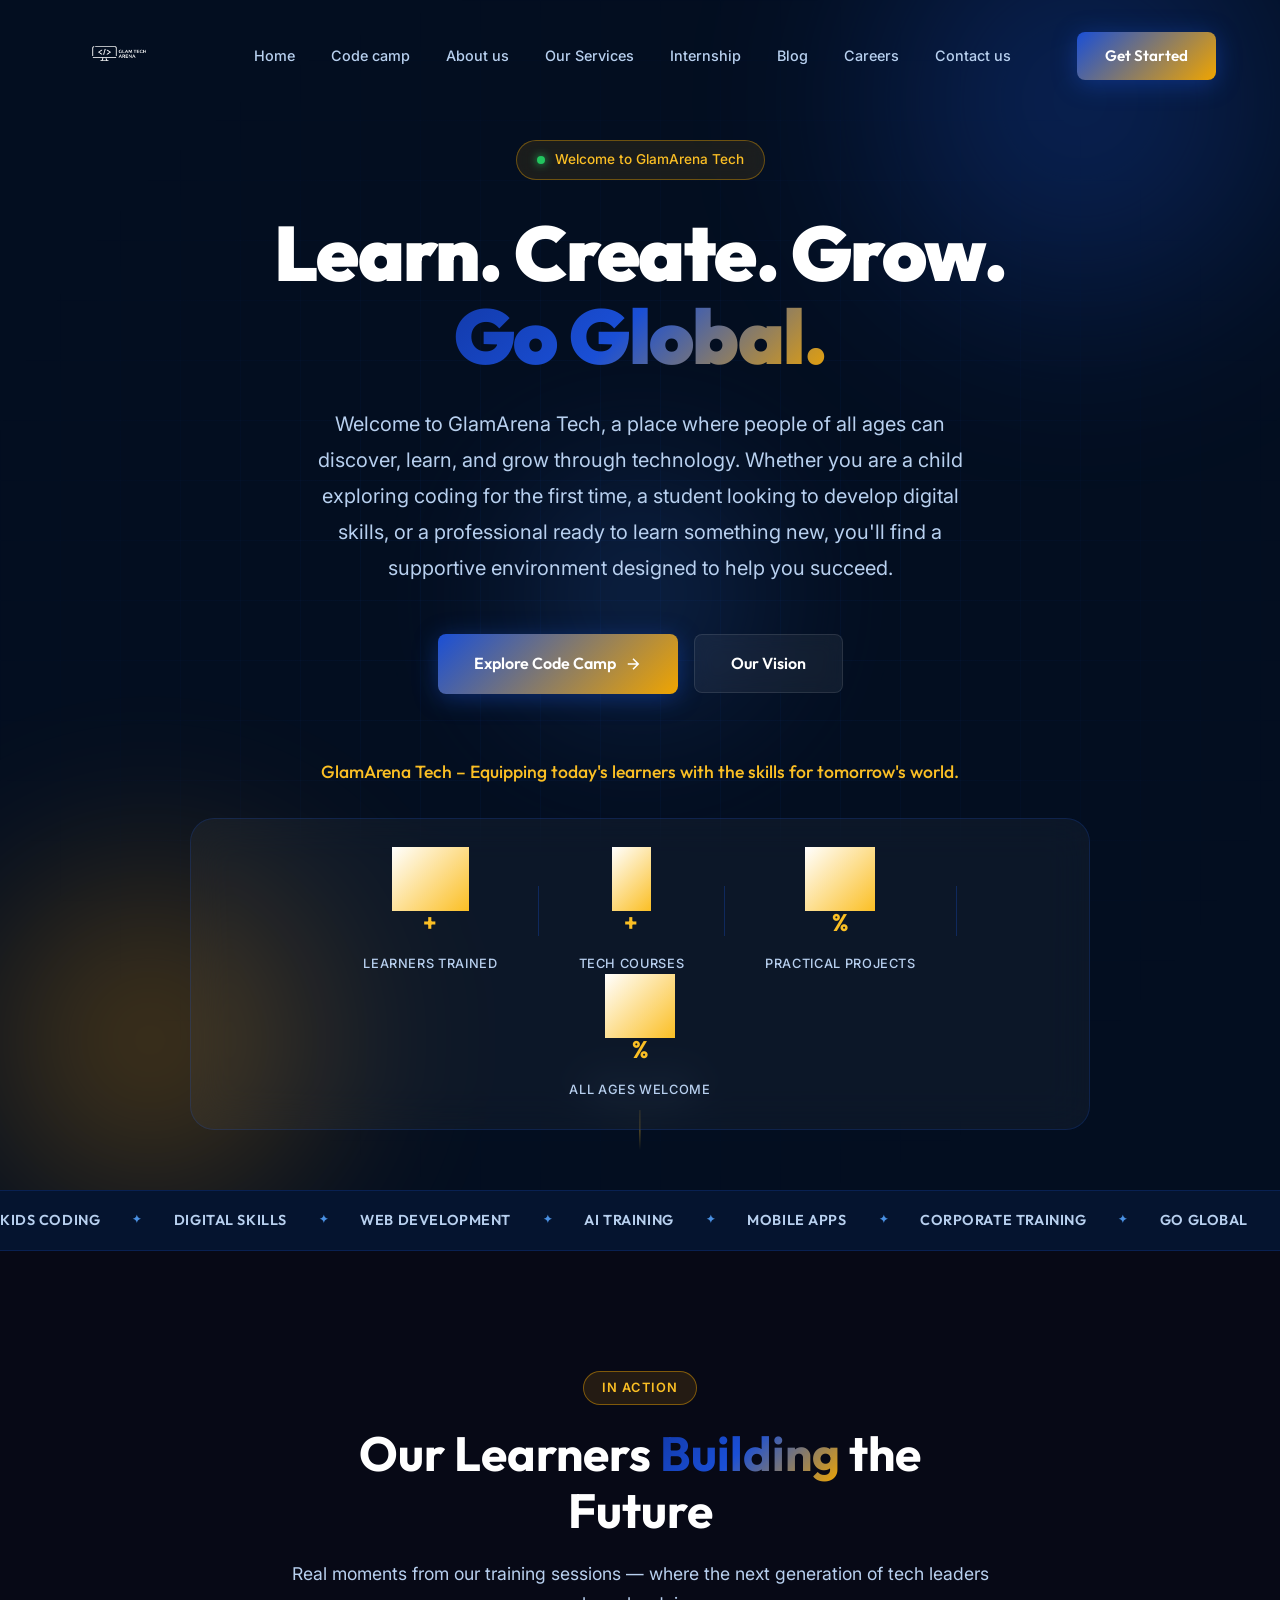
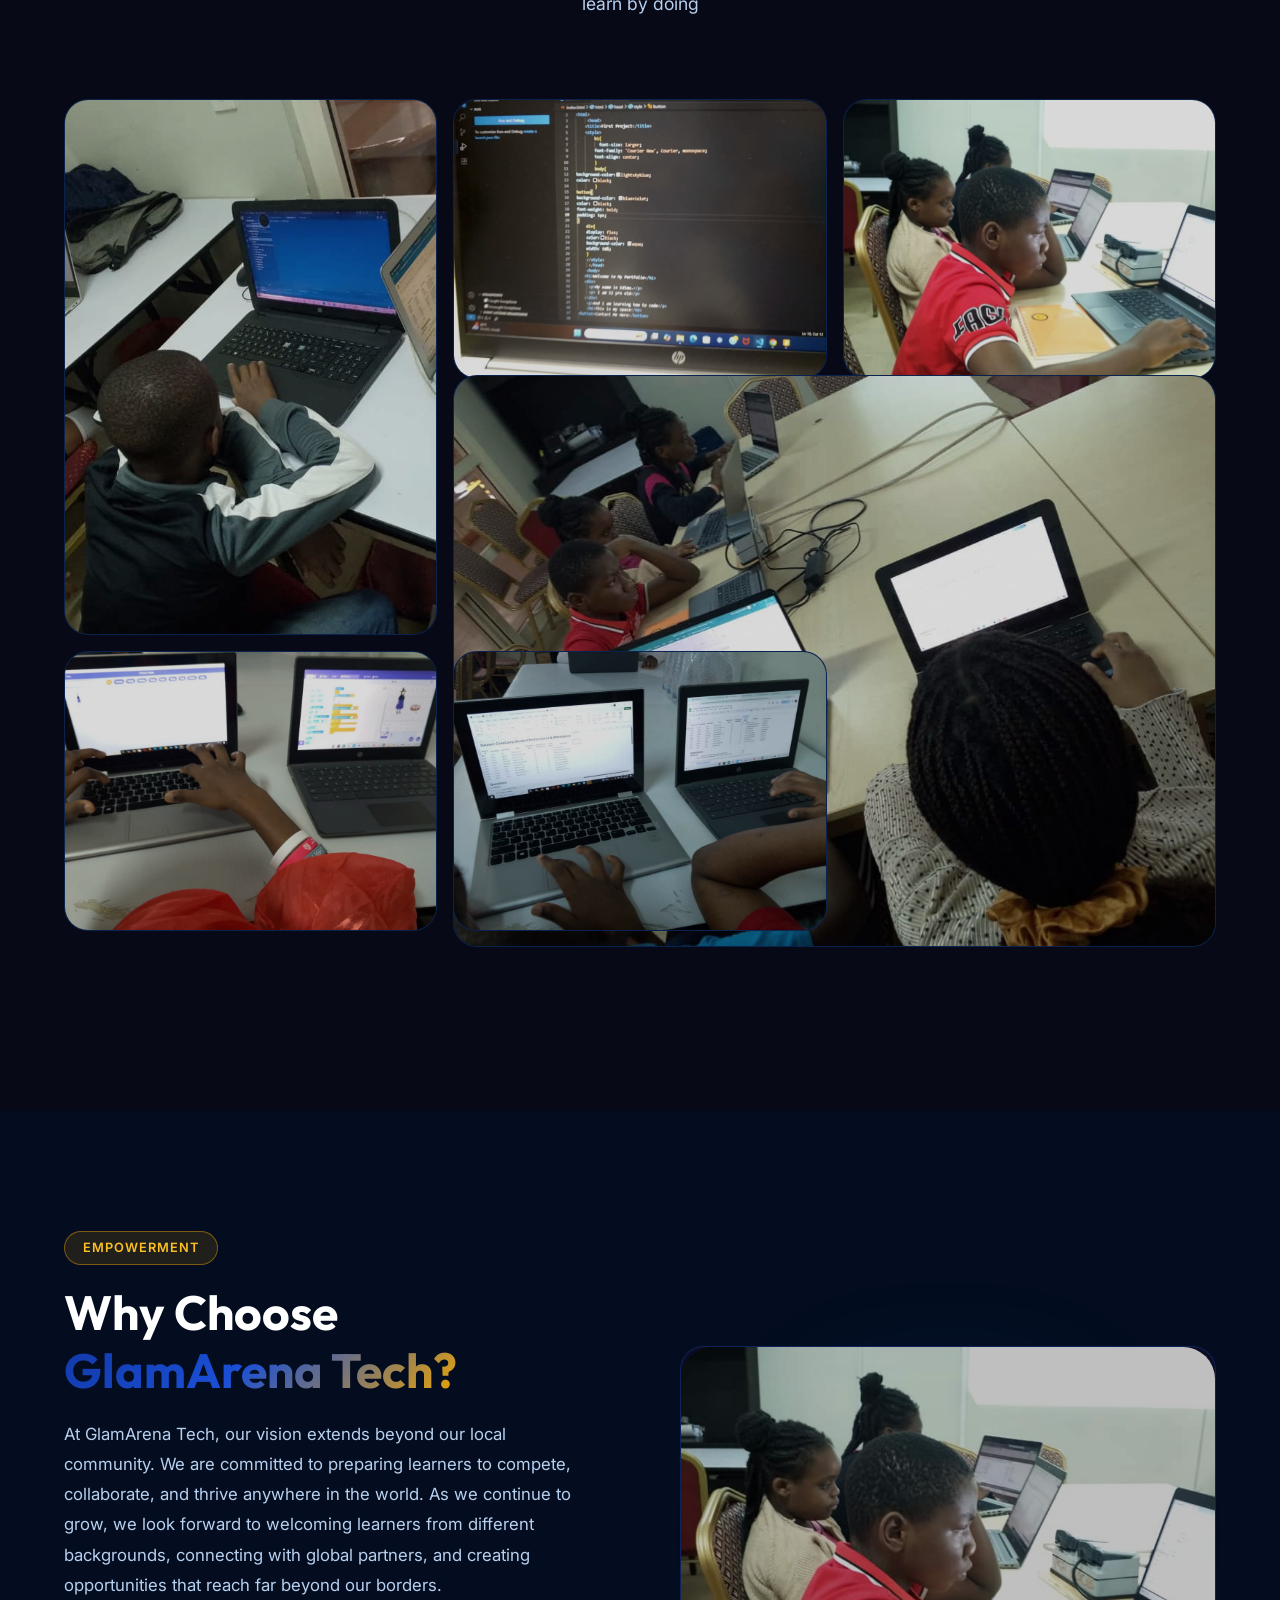
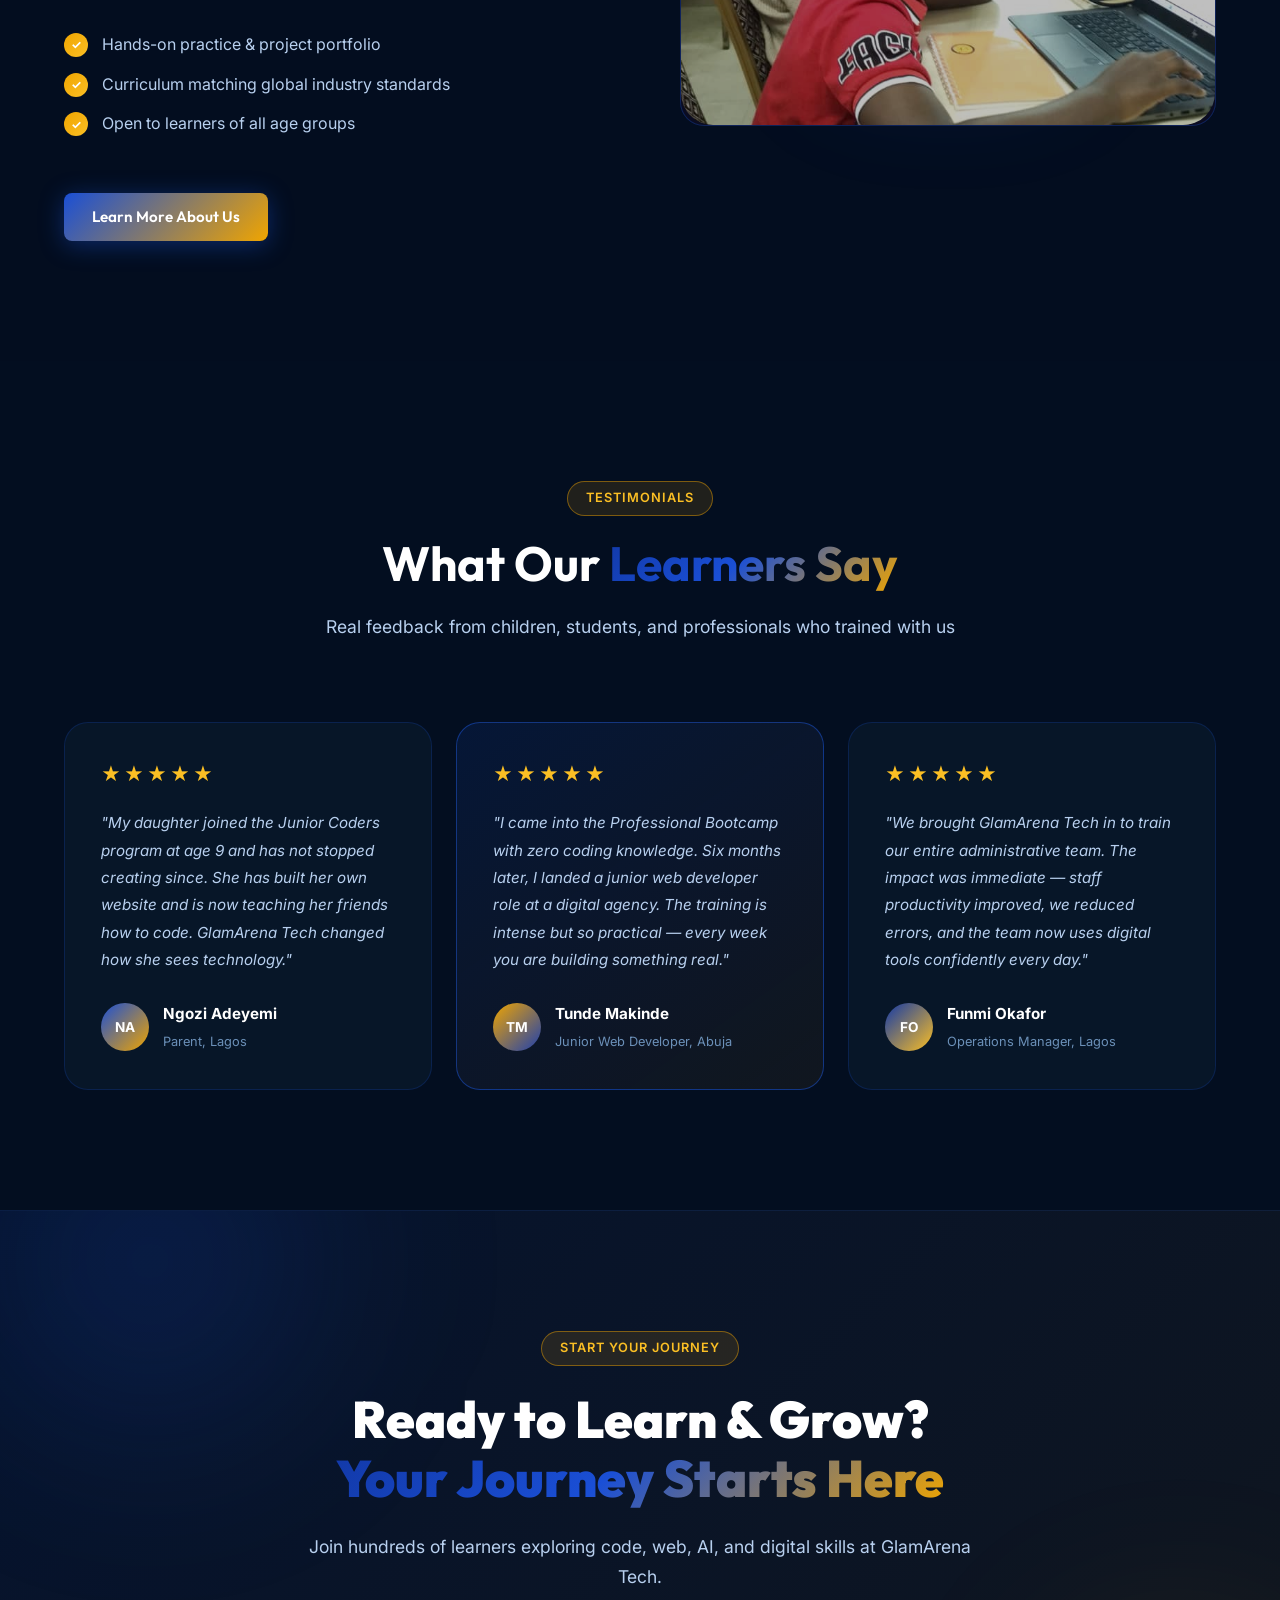
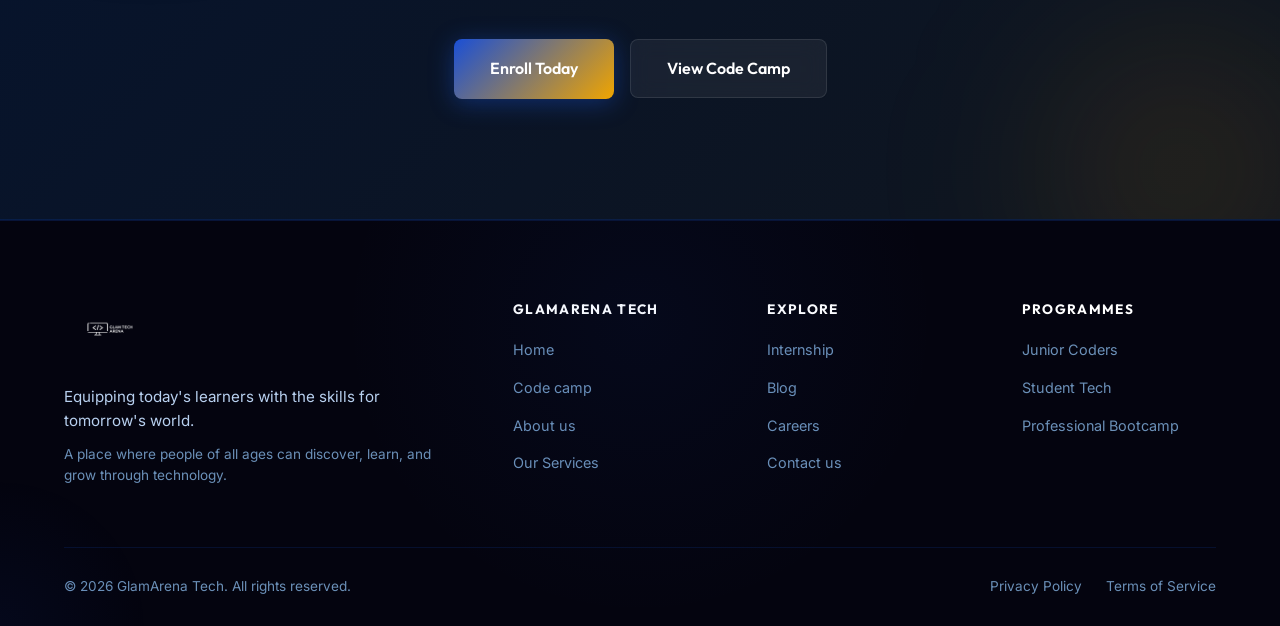
==== index.html @ 428e02da "Update Get Started navbar buttons to point directly to contactForm anchor" ====
﻿<!DOCTYPE html>
<html lang="en">
<head>
  <meta charset="UTF-8" />
  <meta name="viewport" content="width=device-width, initial-scale=1.0" />
  <meta name="description" content="GlamArena Tech is a place where people of all ages can discover, learn, and grow through technology. Equipping today's learners with the skills for tomorrow's world." />
  <title>GlamArena Tech | Home</title>
  <link rel="preconnect" href="https://fonts.googleapis.com" />
  <link rel="preconnect" href="https://fonts.gstatic.com" crossorigin />
  <link href="https://fonts.googleapis.com/css2?family=Outfit:wght@300;400;500;600;700;800;900&family=Inter:wght@300;400;500;600&display=swap" rel="stylesheet" />
  <link rel="stylesheet" href="style.css" />
</head>
<body>

  <!-- ===== NAVBAR ===== -->
  <nav id="navbar" class="navbar">
    <div class="nav-container">
      <a href="index.html" class="nav-logo">
        <img src="assets/logo.png" alt="GlamArena Tech Logo" class="logo-img" />
      </a>
      <ul class="nav-links" id="navLinks">
        <li><a href="index.html" class="nav-link active">Home</a></li>
        <li><a href="code-camp.html" class="nav-link">Code camp</a></li>
        <li><a href="about.html" class="nav-link">About us</a></li>
        <li><a href="services.html" class="nav-link">Our Services</a></li>
        <li><a href="internship.html" class="nav-link">Internship</a></li>
        <li><a href="blog.html" class="nav-link">Blog</a></li>
        <li><a href="careers.html" class="nav-link">Careers</a></li>
        <li><a href="contact.html" class="nav-link">Contact us</a></li>
      </ul>
      <a href="contact.html#contactForm" class="btn btn-primary nav-cta">Get Started</a>
      <button class="hamburger" id="hamburger" aria-label="Toggle menu">
        <span></span><span></span><span></span>
      </button>
    </div>
  </nav>

  <!-- ===== HERO ===== -->
  <section id="home" class="hero">
    <div class="hero-bg-grid"></div>
    <div class="hero-orb hero-orb-1"></div>
    <div class="hero-orb hero-orb-2"></div>
    <div class="hero-orb hero-orb-3"></div>
    <div class="hero-container">
      <div class="hero-badge">
        <span class="badge-dot"></span>
        Welcome to GlamArena Tech
      </div>
      <h1 class="hero-title">
        Learn. Create. Grow.<br />
        <span class="gradient-text">Go Global.</span>
      </h1>
      <p class="hero-subtitle">
        Welcome to GlamArena Tech, a place where people of all ages can discover, learn, and grow through technology. 
        Whether you are a child exploring coding for the first time, a student looking to develop digital skills, 
        or a professional ready to learn something new, you'll find a supportive environment designed to help you succeed.
      </p>
      <div class="hero-actions">
        <a href="code-camp.html" class="btn btn-primary btn-lg">
          Explore Code Camp
          <svg width="18" height="18" viewBox="0 0 24 24" fill="none" stroke="currentColor" stroke-width="2"><path d="M5 12h14M12 5l7 7-7 7"/></svg>
        </a>
        <a href="about.html" class="btn btn-ghost btn-lg">
          Our Vision
        </a>
      </div>
      <p class="hero-tagline" style="margin-top: 2rem; margin-bottom: 2rem; font-size: 1.1rem; color: var(--accent-light); font-weight: 500; font-family: var(--font-main);">
        GlamArena Tech &ndash; Equipping today&apos;s learners with the skills for tomorrow&apos;s world.
      </p>
      <div class="hero-stats">
        <div class="stat-card">
          <span class="stat-number" data-target="500">0</span><span class="stat-suffix">+</span>
          <span class="stat-label">Learners Trained</span>
        </div>
        <div class="stat-divider"></div>
        <div class="stat-card">
          <span class="stat-number" data-target="15">0</span><span class="stat-suffix">+</span>
          <span class="stat-label">Tech Courses</span>
        </div>
        <div class="stat-divider"></div>
        <div class="stat-card">
          <span class="stat-number" data-target="100">0</span><span class="stat-suffix">%</span>
          <span class="stat-label">Practical Projects</span>
        </div>
        <div class="stat-divider"></div>
        <div class="stat-card">
          <span class="stat-number" data-target="100">0</span><span class="stat-suffix">%</span>
          <span class="stat-label">All Ages Welcome</span>
        </div>
      </div>
    </div>
    <div class="hero-scroll-indicator">
      <span>Scroll Down</span>
      <div class="scroll-line"></div>
    </div>
  </section>

  <!-- ===== MARQUEE ===== -->
  <div class="marquee-strip">
    <div class="marquee-track">
      <span>Kids Coding</span><span class="marquee-dot">&#10022;</span>
      <span>Digital Skills</span><span class="marquee-dot">&#10022;</span>
      <span>Web Development</span><span class="marquee-dot">&#10022;</span>
      <span>AI Training</span><span class="marquee-dot">&#10022;</span>
      <span>Mobile Apps</span><span class="marquee-dot">&#10022;</span>
      <span>Corporate Training</span><span class="marquee-dot">&#10022;</span>
      <span>Go Global</span><span class="marquee-dot">&#10022;</span>
      <span>Learn &amp; Grow</span><span class="marquee-dot">&#10022;</span>
      <span>Kids Coding</span><span class="marquee-dot">&#10022;</span>
      <span>Digital Skills</span><span class="marquee-dot">&#10022;</span>
      <span>Web Development</span><span class="marquee-dot">&#10022;</span>
      <span>AI Training</span><span class="marquee-dot">&#10022;</span>
      <span>Mobile Apps</span><span class="marquee-dot">&#10022;</span>
      <span>Corporate Training</span><span class="marquee-dot">&#10022;</span>
      <span>Go Global</span><span class="marquee-dot">&#10022;</span>
      <span>Learn &amp; Grow</span><span class="marquee-dot">&#10022;</span>
    </div>
  </div>

  <!-- ===== PHOTO GALLERY ===== -->
  <section class="gallery section">
    <div class="container">
      <div class="section-header">
        <div class="section-tag">In Action</div>
        <h2 class="section-title">Our Learners <span class="gradient-text">Building</span> the Future</h2>
        <p class="section-subtitle">Real moments from our training sessions &mdash; where the next generation of tech leaders learn by doing</p>
      </div>
      <div class="gallery-grid">
        <div class="gallery-item" data-label="Data Analysis Session">
          <img src="assets/photo-1.jpg" alt="Students working on data analysis with laptops" loading="lazy" />
          <div class="gallery-overlay">
            <span class="gallery-tag">Data Skills</span>
            <p>Students analyzing real-world datasets together</p>
          </div>
        </div>
        <div class="gallery-item" data-label="First Web Project">
          <img src="assets/photo-2.jpg" alt="Student coding their first web project in VS Code" loading="lazy" />
          <div class="gallery-overlay">
            <span class="gallery-tag">Web Development</span>
            <p>A student ships their very first web project</p>
          </div>
        </div>
        <div class="gallery-item" data-label="Group Collaboration">
          <img src="assets/photo-3.jpg" alt="Group of young learners collaborating on laptops" loading="lazy" />
          <div class="gallery-overlay">
            <span class="gallery-tag">Teamwork</span>
            <p>Young coders learning together in a collaborative session</p>
          </div>
        </div>
        <div class="gallery-item" data-label="Block Coding">
          <img src="assets/photo-4.jpg" alt="Students doing block-based coding on Scratch" loading="lazy" />
          <div class="gallery-overlay">
            <span class="gallery-tag">Kids Coding</span>
            <p>Hands-on introduction to programming logic with Scratch</p>
          </div>
        </div>
        <div class="gallery-item" data-label="Deep Focus">
          <img src="assets/photo-5.jpg" alt="Student focused on laptop screen during coding session" loading="lazy" />
          <div class="gallery-overlay">
            <span class="gallery-tag">Focused Learning</span>
            <p>The concentration of a future software engineer</p>
          </div>
        </div>
        <div class="gallery-item" data-label="Next Generation">
          <img src="assets/photo-6.jpg" alt="Young student intensely focused on their coding exercise" loading="lazy" />
          <div class="gallery-overlay">
            <span class="gallery-tag">Next Gen Coders</span>
            <p>Africa's future tech leaders, one line of code at a time</p>
          </div>
        </div>
      </div>
    </div>
  </section>

  <!-- ===== HOME HIGHLIGHTS ===== -->
  <section class="section" style="background: rgba(3, 14, 32, 0.4);">
    <div class="container">
      <div class="about-grid" style="align-items: center;">
        <div class="about-content">
          <div class="section-tag">Empowerment</div>
          <h2 class="section-title">Why Choose <span class="gradient-text">GlamArena Tech?</span></h2>
          <p class="about-text">At GlamArena Tech, our vision extends beyond our local community. We are committed to preparing learners to compete, collaborate, and thrive anywhere in the world. As we continue to grow, we look forward to welcoming learners from different backgrounds, connecting with global partners, and creating opportunities that reach far beyond our borders.</p>
          <div class="about-features" style="margin-top: 2rem;">
            <div class="about-feature"><div class="feature-check">&#10003;</div><span>Hands-on practice &amp; project portfolio</span></div>
            <div class="about-feature"><div class="feature-check">&#10003;</div><span>Curriculum matching global industry standards</span></div>
            <div class="about-feature"><div class="feature-check">&#10003;</div><span>Open to learners of all age groups</span></div>
          </div>
          <a href="about.html" class="btn btn-primary" style="margin-top: 1.5rem;">Learn More About Us</a>
        </div>
        <div class="about-visual">
          <div class="about-img-wrapper" style="height: 380px;">
            <div class="about-glow"></div>
            <div class="about-img-box" style="border-radius: var(--radius-lg);">
              <img src="assets/photo-3.jpg" alt="Learners collaborating in coding class" class="about-real-img" />
            </div>
          </div>
        </div>
      </div>
    </div>
  </section>

  <!-- ===== TESTIMONIALS ===== -->
  <section class="testimonials section">
    <div class="container">
      <div class="section-header">
        <div class="section-tag">Testimonials</div>
        <h2 class="section-title">What Our <span class="gradient-text">Learners Say</span></h2>
        <p class="section-subtitle">Real feedback from children, students, and professionals who trained with us</p>
      </div>
      <div class="testimonials-grid">
        <div class="testimonial-card">
          <div class="testimonial-stars">&#9733;&#9733;&#9733;&#9733;&#9733;</div>
          <p class="testimonial-text">"My daughter joined the Junior Coders program at age 9 and has not stopped creating since. She has built her own website and is now teaching her friends how to code. GlamArena Tech changed how she sees technology."</p>
          <div class="testimonial-author">
            <div class="author-avatar" style="background: linear-gradient(135deg, #1a4fd6, #f0a500);">NA</div>
            <div><strong>Ngozi Adeyemi</strong><span>Parent, Lagos</span></div>
          </div>
        </div>
        <div class="testimonial-card testimonial-featured">
          <div class="testimonial-stars">&#9733;&#9733;&#9733;&#9733;&#9733;</div>
          <p class="testimonial-text">"I came into the Professional Bootcamp with zero coding knowledge. Six months later, I landed a junior web developer role at a digital agency. The training is intense but so practical &mdash; every week you are building something real."</p>
          <div class="testimonial-author">
            <div class="author-avatar" style="background: linear-gradient(135deg, #f0a500, #1e40af);">TM</div>
            <div><strong>Tunde Makinde</strong><span>Junior Web Developer, Abuja</span></div>
          </div>
        </div>
        <div class="testimonial-card">
          <div class="testimonial-stars">&#9733;&#9733;&#9733;&#9733;&#9733;</div>
          <p class="testimonial-text">"We brought GlamArena Tech in to train our entire administrative team. The impact was immediate &mdash; staff productivity improved, we reduced errors, and the team now uses digital tools confidently every day."</p>
          <div class="testimonial-author">
            <div class="author-avatar" style="background: linear-gradient(135deg, #1239a8, #fbbf24);">FO</div>
            <div><strong>Funmi Okafor</strong><span>Operations Manager, Lagos</span></div>
          </div>
        </div>
      </div>
    </div>
  </section>

  <!-- ===== CTA ===== -->
  <section class="cta-section section">
    <div class="cta-orb-1"></div>
    <div class="cta-orb-2"></div>
    <div class="container">
      <div class="cta-inner">
        <div class="section-tag" style="margin: 0 auto 1.5rem;">Start Your Journey</div>
        <h2 class="cta-title">Ready to Learn &amp; Grow?<br /><span class="gradient-text">Your Journey Starts Here</span></h2>
        <p class="cta-subtitle">Join hundreds of learners exploring code, web, AI, and digital skills at GlamArena Tech.</p>
        <div class="cta-actions">
          <a href="contact.html" class="btn btn-primary btn-lg">Enroll Today</a>
          <a href="code-camp.html" class="btn btn-ghost btn-lg">View Code Camp</a>
        </div>
      </div>
    </div>
  </section>

  <!-- ===== FOOTER ===== -->
  <footer class="footer">
    <div class="footer-glow"></div>
    <div class="container">
      <div class="footer-grid">
        <div class="footer-brand">
          <a href="index.html" class="nav-logo">
            <img src="assets/logo.png" alt="GlamArena Tech Logo" class="logo-img" />
          </a>
          <p class="footer-tagline">Equipping today's learners with the skills for tomorrow's world.</p>
          <p class="footer-copy">A place where people of all ages can discover, learn, and grow through technology.</p>
        </div>
        <div class="footer-col">
          <h4>GlamArena Tech</h4>
          <ul>
            <li><a href="index.html">Home</a></li>
            <li><a href="code-camp.html">Code camp</a></li>
            <li><a href="about.html">About us</a></li>
            <li><a href="services.html">Our Services</a></li>
          </ul>
        </div>
        <div class="footer-col">
          <h4>Explore</h4>
          <ul>
            <li><a href="internship.html">Internship</a></li>
            <li><a href="blog.html">Blog</a></li>
            <li><a href="careers.html">Careers</a></li>
            <li><a href="contact.html">Contact us</a></li>
          </ul>
        </div>
        <div class="footer-col">
          <h4>Programmes</h4>
          <ul>
            <li><a href="code-camp.html">Junior Coders</a></li>
            <li><a href="code-camp.html">Student Tech</a></li>
            <li><a href="code-camp.html">Professional Bootcamp</a></li>
          </ul>
        </div>
      </div>
      <div class="footer-bottom">
        <p>&copy; 2026 GlamArena Tech. All rights reserved.</p>
        <div class="footer-bottom-links">
          <a href="#">Privacy Policy</a>
          <a href="#">Terms of Service</a>
        </div>
      </div>
    </div>
  </footer>

  <script src="script.js"></script>
</body>
</html>
---- style.css ----
/* ============================================
   NEXGEN TECHNOLOGIES — PREMIUM CSS
   Color Palette: Royal Blue + Gold
   ============================================ */

:root {
  --primary: #1a4fd6;
  --primary-light: #4a90e2;
  --primary-dark: #1239a8;
  --accent: #f0a500;
  --accent-light: #fbbf24;
  --accent-dark: #c8880a;
  --white: #ffffff;
  --white-soft: #f0f6ff;
  --bg-dark: #030e20;
  --bg-card: #071628;
  --bg-card-hover: #0d2040;
  --bg-border: rgba(26, 79, 214, 0.22);
  --text-primary: #ffffff;
  --text-secondary: #b8d0ef;
  --text-muted: #6b90b8;
  --gradient-main: linear-gradient(135deg, #1a4fd6 0%, #f0a500 100%);
  --gradient-hero: linear-gradient(135deg, #1239a8 0%, #1a4fd6 45%, #f0a500 100%);
  --gradient-gold: linear-gradient(135deg, #f0a500 0%, #fbbf24 100%);
  --shadow-glow: 0 0 40px rgba(26, 79, 214, 0.35);
  --shadow-gold: 0 0 30px rgba(240, 165, 0, 0.3);
  --shadow-card: 0 8px 32px rgba(0, 0, 0, 0.45);
  --radius-sm: 8px;
  --radius-md: 16px;
  --radius-lg: 24px;
  --radius-xl: 32px;
  --transition: all 0.3s cubic-bezier(0.4, 0, 0.2, 1);
  --font-main: 'Outfit', sans-serif;
  --font-body: 'Inter', sans-serif;
}

*, *::before, *::after { box-sizing: border-box; margin: 0; padding: 0; }

html { scroll-behavior: smooth; font-size: 16px; }

body {
  font-family: var(--font-body);
  background-color: var(--bg-dark);
  color: var(--white);
  line-height: 1.6;
  overflow-x: hidden;
}

/* ========== TYPOGRAPHY ========== */
h1, h2, h3, h4, h5 {
  font-family: var(--font-main);
  font-weight: 700;
  line-height: 1.2;
}

.gradient-text {
  background: var(--gradient-hero);
  -webkit-background-clip: text;
  -webkit-text-fill-color: transparent;
  background-clip: text;
}

/* ========== LAYOUT ========== */
.container {
  max-width: 1200px;
  margin: 0 auto;
  padding: 0 24px;
}

.section { padding: 120px 0; }

.section-header {
  text-align: center;
  max-width: 700px;
  margin: 0 auto 80px;
}

.section-tag {
  display: inline-flex;
  align-items: center;
  gap: 8px;
  background: rgba(240, 165, 0, 0.12);
  border: 1px solid rgba(240, 165, 0, 0.45);
  color: var(--accent-light);
  padding: 6px 18px;
  border-radius: 100px;
  font-size: 0.8rem;
  font-weight: 600;
  letter-spacing: 0.08em;
  text-transform: uppercase;
  margin-bottom: 1.2rem;
}

.section-title {
  font-size: clamp(2rem, 4vw, 3rem);
  color: var(--white);
  margin-bottom: 1.2rem;
}

.section-subtitle {
  font-size: 1.1rem;
  color: var(--text-secondary);
  line-height: 1.7;
}

/* ========== BUTTONS ========== */
.btn {
  display: inline-flex;
  align-items: center;
  gap: 8px;
  font-family: var(--font-main);
  font-weight: 600;
  font-size: 0.95rem;
  padding: 12px 28px;
  border-radius: var(--radius-sm);
  border: none;
  cursor: pointer;
  text-decoration: none;
  transition: var(--transition);
  white-space: nowrap;
}

.btn-primary {
  background: var(--gradient-main);
  color: #fff;
  box-shadow: 0 4px 24px rgba(26, 86, 219, 0.4);
}
.btn-primary:hover {
  transform: translateY(-2px);
  box-shadow: 0 8px 32px rgba(26, 86, 219, 0.6);
}

.btn-outline {
  background: transparent;
  color: var(--primary-light);
  border: 1.5px solid var(--primary-light);
}
.btn-outline:hover {
  background: rgba(26, 86, 219, 0.15);
  transform: translateY(-2px);
}

.btn-ghost {
  background: rgba(255, 255, 255, 0.06);
  color: var(--white);
  border: 1px solid rgba(255, 255, 255, 0.1);
  backdrop-filter: blur(10px);
}
.btn-ghost:hover {
  background: rgba(255, 255, 255, 0.12);
  transform: translateY(-2px);
}

.btn-lg { padding: 16px 36px; font-size: 1rem; }
.btn-full { width: 100%; justify-content: center; }

/* ========== NAVBAR ========== */
.navbar {
  position: fixed;
  top: 0;
  left: 0;
  right: 0;
  z-index: 1000;
  padding: 20px 0;
  transition: var(--transition);
}

.navbar.scrolled {
  background: rgba(5, 5, 15, 0.92);
  backdrop-filter: blur(20px);
  border-bottom: 1px solid rgba(26, 86, 219, 0.2);
  padding: 14px 0;
}

.nav-container {
  max-width: 1200px;
  margin: 0 auto;
  padding: 0 24px;
  display: flex;
  align-items: center;
  gap: 40px;
}

.nav-logo {
  display: flex;
  align-items: center;
  gap: 10px;
  text-decoration: none;
  font-family: var(--font-main);
  font-weight: 800;
  font-size: 1.5rem;
  color: var(--white);
  flex-shrink: 0;
}

.logo-icon {
  font-size: 1.3rem;
  background: var(--gradient-main);
  -webkit-background-clip: text;
  -webkit-text-fill-color: transparent;
  background-clip: text;
}

.logo-accent { color: var(--accent); -webkit-text-fill-color: var(--accent); }

.nav-links {
  display: flex;
  align-items: center;
  gap: 8px;
  list-style: none;
  margin-left: auto;
}

.nav-link {
  color: var(--text-secondary);
  text-decoration: none;
  font-weight: 500;
  font-size: 0.9rem;
  padding: 8px 14px;
  border-radius: var(--radius-sm);
  transition: var(--transition);
}
.nav-link:hover { color: var(--white); background: rgba(255,255,255,0.06); }

.nav-cta { margin-left: 12px; }

.hamburger {
  display: none;
  flex-direction: column;
  gap: 5px;
  background: none;
  border: none;
  cursor: pointer;
  padding: 8px;
  margin-left: auto;
}
.hamburger span {
  display: block;
  width: 24px;
  height: 2px;
  background: var(--text-primary);
  border-radius: 2px;
  transition: var(--transition);
}

/* ========== HERO ========== */
.hero {
  min-height: 100vh;
  position: relative;
  display: flex;
  align-items: center;
  justify-content: center;
  overflow: hidden;
  padding: 140px 24px 60px;
}

.hero-bg-grid {
  position: absolute;
  inset: 0;
  background-image:
    linear-gradient(rgba(26, 86, 219, 0.05) 1px, transparent 1px),
    linear-gradient(90deg, rgba(26, 86, 219, 0.05) 1px, transparent 1px);
  background-size: 60px 60px;
  mask-image: radial-gradient(ellipse at center, black 30%, transparent 75%);
}

.hero-orb {
  position: absolute;
  border-radius: 50%;
  filter: blur(80px);
  opacity: 0.35;
  animation: orbFloat 8s ease-in-out infinite;
}
.hero-orb-1 {
  width: 600px; height: 600px;
  background: radial-gradient(circle, #1a56db, transparent 70%);
  top: -200px; right: -100px;
  animation-delay: 0s;
}
.hero-orb-2 {
  width: 500px; height: 500px;
  background: radial-gradient(circle, #f59e0b, transparent 70%);
  bottom: -100px; left: -100px;
  animation-delay: 3s;
}
.hero-orb-3 {
  width: 300px; height: 300px;
  background: radial-gradient(circle, #3b82f6, transparent 70%);
  top: 50%; left: 50%;
  transform: translate(-50%, -50%);
  animation-delay: 6s;
}

@keyframes orbFloat {
  0%, 100% { transform: translateY(0) scale(1); }
  50% { transform: translateY(-30px) scale(1.05); }
}

.hero-container {
  position: relative;
  z-index: 2;
  text-align: center;
  max-width: 900px;
  margin: 0 auto;
}

.hero-badge {
  display: inline-flex;
  align-items: center;
  gap: 10px;
  background: rgba(240, 165, 0, 0.12);
  border: 1px solid rgba(240, 165, 0, 0.4);
  color: var(--accent-light);
  padding: 8px 20px;
  border-radius: 100px;
  font-size: 0.85rem;
  font-weight: 500;
  margin-bottom: 2rem;
  backdrop-filter: blur(10px);
}

.badge-dot {
  width: 8px;
  height: 8px;
  background: #22c55e;
  border-radius: 50%;
  box-shadow: 0 0 8px #22c55e;
  animation: pulse 2s ease-in-out infinite;
}

@keyframes pulse {
  0%, 100% { opacity: 1; transform: scale(1); }
  50% { opacity: 0.6; transform: scale(1.3); }
}

.hero-title {
  font-size: clamp(3rem, 6vw, 5.5rem);
  font-weight: 900;
  line-height: 1.08;
  margin-bottom: 1.8rem;
  letter-spacing: -0.02em;
}

.hero-subtitle {
  font-size: clamp(1.05rem, 2vw, 1.25rem);
  color: var(--text-secondary);
  max-width: 680px;
  margin: 0 auto 3rem;
  line-height: 1.8;
}

.hero-actions {
  display: flex;
  gap: 16px;
  justify-content: center;
  flex-wrap: wrap;
  margin-bottom: 4rem;
}

.hero-stats {
  display: flex;
  align-items: center;
  justify-content: center;
  gap: 0;
  background: rgba(255,255,255,0.04);
  border: 1px solid rgba(26, 86, 219, 0.2);
  border-radius: var(--radius-lg);
  padding: 28px 40px;
  backdrop-filter: blur(20px);
  flex-wrap: wrap;
  gap: 0;
}

.stat-card {
  display: flex;
  flex-direction: column;
  align-items: center;
  padding: 0 40px;
  position: relative;
}

.stat-number {
  font-family: var(--font-main);
  font-size: 2.5rem;
  font-weight: 800;
  background: var(--gradient-hero);
  -webkit-background-clip: text;
  -webkit-text-fill-color: transparent;
  background-clip: text;
}

.stat-suffix {
  font-family: var(--font-main);
  font-size: 1.5rem;
  font-weight: 700;
  color: var(--accent);
  position: relative;
  top: -8px;
}

.stat-label {
  font-size: 0.8rem;
  color: var(--text-secondary);
  text-transform: uppercase;
  letter-spacing: 0.05em;
  font-weight: 500;
  margin-top: 4px;
}

.stat-divider {
  width: 1px;
  height: 50px;
  background: rgba(26, 86, 219, 0.3);
}

.hero-scroll-indicator {
  position: absolute;
  bottom: 40px;
  left: 50%;
  transform: translateX(-50%);
  display: flex;
  flex-direction: column;
  align-items: center;
  gap: 10px;
  color: var(--text-muted);
  font-size: 0.75rem;
  letter-spacing: 0.1em;
  text-transform: uppercase;
}

.scroll-line {
  width: 1px;
  height: 40px;
  background: linear-gradient(to bottom, var(--primary-light), transparent);
  animation: scrollLine 2s ease-in-out infinite;
}

@keyframes scrollLine {
  0% { transform: scaleY(0); transform-origin: top; }
  50% { transform: scaleY(1); transform-origin: top; }
  51% { transform: scaleY(1); transform-origin: bottom; }
  100% { transform: scaleY(0); transform-origin: bottom; }
}

/* ========== MARQUEE ========== */
.marquee-strip {
  overflow: hidden;
  background: rgba(26, 86, 219, 0.08);
  border-top: 1px solid rgba(26, 86, 219, 0.2);
  border-bottom: 1px solid rgba(26, 86, 219, 0.2);
  padding: 18px 0;
}

.marquee-track {
  display: flex;
  align-items: center;
  gap: 32px;
  animation: marqueeScroll 25s linear infinite;
  width: max-content;
}

.marquee-track span {
  font-family: var(--font-main);
  font-size: 0.9rem;
  font-weight: 600;
  color: var(--text-secondary);
  white-space: nowrap;
  letter-spacing: 0.04em;
  text-transform: uppercase;
}

.marquee-dot {
  color: var(--primary-light) !important;
  font-size: 0.7rem !important;
}

@keyframes marqueeScroll {
  from { transform: translateX(0); }
  to { transform: translateX(-50%); }
}

/* ========== ABOUT ========== */
.about-grid {
  display: grid;
  grid-template-columns: 1fr 1fr;
  gap: 80px;
  align-items: center;
}

.about-visual { position: relative; }

.about-img-wrapper {
  position: relative;
  height: 480px;
}

.about-glow {
  position: absolute;
  inset: 0;
  background: radial-gradient(circle at center, rgba(26, 86, 219, 0.2), transparent 70%);
  filter: blur(40px);
}

.about-img-box {
  position: absolute;
  inset: 0;
  background: rgba(13, 13, 34, 0.9);
  border: 1px solid rgba(26, 86, 219, 0.3);
  border-radius: var(--radius-xl);
  display: flex;
  align-items: center;
  justify-content: center;
  overflow: hidden;
  backdrop-filter: blur(10px);
}

.about-pattern {
  position: absolute;
  inset: 0;
  background-image:
    linear-gradient(rgba(26, 86, 219, 0.06) 1px, transparent 1px),
    linear-gradient(90deg, rgba(26, 86, 219, 0.06) 1px, transparent 1px);
  background-size: 40px 40px;
}

.about-inner {
  position: relative;
  text-align: center;
  z-index: 2;
}

.about-logo-large {
  font-size: 5rem;
  background: var(--gradient-main);
  -webkit-background-clip: text;
  -webkit-text-fill-color: transparent;
  background-clip: text;
  display: block;
  margin-bottom: 16px;
  filter: drop-shadow(0 0 30px rgba(26, 86, 219, 0.5));
}

.about-inner-text {
  color: var(--text-secondary);
  font-size: 1rem;
  font-weight: 500;
}

.about-card-float {
  position: absolute;
  z-index: 10;
  background: rgba(13, 13, 34, 0.95);
  border: 1px solid rgba(26, 86, 219, 0.35);
  border-radius: var(--radius-md);
  padding: 14px 20px;
  display: flex;
  align-items: center;
  gap: 12px;
  backdrop-filter: blur(20px);
  box-shadow: 0 8px 32px rgba(0,0,0,0.5);
  animation: floatCard 4s ease-in-out infinite;
}

.card-float-1 { top: 30px; left: -30px; animation-delay: 0s; }
.card-float-2 { bottom: 50px; right: -30px; animation-delay: 2s; }

@keyframes floatCard {
  0%, 100% { transform: translateY(0); }
  50% { transform: translateY(-10px); }
}

.float-icon { font-size: 1.8rem; }

.about-card-float div:last-child {
  display: flex;
  flex-direction: column;
  gap: 2px;
}

.about-card-float strong {
  font-family: var(--font-main);
  font-size: 1rem;
  font-weight: 700;
  color: var(--white);
}

.about-card-float span {
  font-size: 0.75rem;
  color: var(--text-muted);
}

.about-content {}

.about-text {
  color: var(--text-secondary);
  font-size: 1.05rem;
  line-height: 1.8;
  margin-bottom: 1.2rem;
}

.about-features {
  display: flex;
  flex-direction: column;
  gap: 14px;
  margin: 2rem 0;
}

.about-feature {
  display: flex;
  align-items: center;
  gap: 14px;
  color: var(--text-secondary);
}

.feature-check {
  width: 24px;
  height: 24px;
  background: var(--gradient-main);
  border-radius: 50%;
  display: flex;
  align-items: center;
  justify-content: center;
  font-size: 0.75rem;
  color: white;
  font-weight: 700;
  flex-shrink: 0;
}

/* ========== SERVICES ========== */
.services { background: rgba(10, 10, 22, 0.5); }

.services-grid {
  display: grid;
  grid-template-columns: repeat(3, 1fr);
  gap: 24px;
}

.service-card {
  position: relative;
  background: var(--bg-card);
  border: 1px solid var(--bg-border);
  border-radius: var(--radius-lg);
  padding: 36px 32px;
  transition: var(--transition);
  overflow: hidden;
  cursor: pointer;
}

.service-card:hover {
  border-color: rgba(26, 86, 219, 0.5);
  background: var(--bg-card-hover);
  transform: translateY(-6px);
  box-shadow: var(--shadow-glow), var(--shadow-card);
}

.service-card:hover .service-glow {
  opacity: 1;
}

.service-glow {
  position: absolute;
  inset: 0;
  background: radial-gradient(circle at 30% 30%, rgba(26, 86, 219, 0.08), transparent 70%);
  opacity: 0;
  transition: var(--transition);
  pointer-events: none;
}

.service-icon-wrap {
  width: 56px;
  height: 56px;
  background: rgba(26, 86, 219, 0.15);
  border: 1px solid rgba(26, 86, 219, 0.3);
  border-radius: var(--radius-md);
  display: flex;
  align-items: center;
  justify-content: center;
  margin-bottom: 20px;
}

.service-icon { font-size: 1.6rem; }

.service-number {
  font-family: var(--font-main);
  font-size: 0.75rem;
  font-weight: 700;
  color: var(--primary-light);
  letter-spacing: 0.1em;
  margin-bottom: 10px;
  opacity: 0.7;
}

.service-title {
  font-size: 1.25rem;
  font-weight: 700;
  color: var(--white);
  margin-bottom: 14px;
}

.service-desc {
  font-size: 0.9rem;
  color: var(--text-secondary);
  line-height: 1.7;
  margin-bottom: 24px;
}

.service-link {
  display: inline-flex;
  align-items: center;
  gap: 6px;
  color: var(--primary-light);
  font-weight: 600;
  font-size: 0.9rem;
  text-decoration: none;
  transition: var(--transition);
}

.service-link:hover { gap: 10px; color: var(--accent); }

/* ========== PROGRAMS ========== */
.programs { position: relative; }

.programs-bg-orb {
  position: absolute;
  width: 700px;
  height: 700px;
  background: radial-gradient(circle, rgba(245, 158, 11, 0.07), transparent 70%);
  top: 50%;
  left: 50%;
  transform: translate(-50%, -50%);
  pointer-events: none;
}

.programs-grid {
  display: grid;
  grid-template-columns: 1fr 1fr 1fr;
  gap: 24px;
  align-items: start;
}

.program-card {
  background: var(--bg-card);
  border: 1px solid var(--bg-border);
  border-radius: var(--radius-lg);
  padding: 36px 32px;
  transition: var(--transition);
  position: relative;
}

.program-card:hover {
  transform: translateY(-6px);
  box-shadow: var(--shadow-card);
  border-color: rgba(26, 86, 219, 0.4);
}

.program-featured {
  background: linear-gradient(145deg, rgba(26, 86, 219, 0.15), rgba(245, 158, 11, 0.08));
  border-color: rgba(26, 86, 219, 0.5);
  transform: scale(1.02);
  box-shadow: 0 0 60px rgba(26, 86, 219, 0.2);
}

.program-featured:hover { transform: scale(1.02) translateY(-6px); }

.program-badge {
  position: absolute;
  top: -14px;
  left: 50%;
  transform: translateX(-50%);
  background: var(--gradient-main);
  color: white;
  padding: 5px 20px;
  border-radius: 100px;
  font-size: 0.75rem;
  font-weight: 700;
  white-space: nowrap;
}

.program-icon { font-size: 2.5rem; margin-bottom: 16px; }

.program-card h3 {
  font-size: 1.3rem;
  font-weight: 700;
  color: var(--white);
  margin-bottom: 12px;
}

.program-card p {
  color: var(--text-secondary);
  font-size: 0.9rem;
  line-height: 1.7;
  margin-bottom: 20px;
}

.program-topics {
  list-style: none;
  display: flex;
  flex-direction: column;
  gap: 8px;
  margin-bottom: 24px;
}

.program-topics li {
  font-size: 0.85rem;
  color: var(--text-secondary);
  display: flex;
  align-items: center;
  gap: 10px;
}

.program-topics li::before {
  content: '';
  width: 6px;
  height: 6px;
  background: var(--primary-light);
  border-radius: 50%;
  flex-shrink: 0;
}

.program-meta {
  display: flex;
  gap: 16px;
  margin-bottom: 24px;
}

.program-duration, .program-level {
  font-size: 0.8rem;
  color: var(--text-muted);
  background: rgba(26, 86, 219, 0.1);
  border: 1px solid rgba(26, 86, 219, 0.2);
  padding: 4px 12px;
  border-radius: 100px;
}

/* ========== WHY US ========== */
.why-us { background: rgba(10, 10, 22, 0.5); }

.why-us-grid {
  display: grid;
  grid-template-columns: 1fr 1fr;
  gap: 80px;
  align-items: center;
}

.why-us-text {
  color: var(--text-secondary);
  font-size: 1.05rem;
  line-height: 1.8;
  margin-bottom: 2.5rem;
}

.why-us-list { display: flex; flex-direction: column; gap: 28px; }

.why-item {
  display: flex;
  gap: 20px;
  align-items: flex-start;
}

.why-icon {
  width: 50px;
  height: 50px;
  background: rgba(26, 86, 219, 0.15);
  border: 1px solid rgba(26, 86, 219, 0.3);
  border-radius: var(--radius-md);
  display: flex;
  align-items: center;
  justify-content: center;
  font-size: 1.4rem;
  flex-shrink: 0;
}

.why-item h4 {
  font-size: 1rem;
  font-weight: 700;
  color: var(--white);
  margin-bottom: 6px;
}

.why-item p { font-size: 0.9rem; color: var(--text-secondary); line-height: 1.6; }

.metric-grid {
  display: grid;
  grid-template-columns: 1fr 1fr;
  gap: 20px;
}

.metric-card {
  background: var(--bg-card);
  border: 1px solid var(--bg-border);
  border-radius: var(--radius-lg);
  padding: 32px 24px;
  text-align: center;
  transition: var(--transition);
}

.metric-card:hover { border-color: rgba(26, 86, 219, 0.4); transform: translateY(-4px); }

.metric-accent {
  background: linear-gradient(145deg, rgba(26, 86, 219, 0.12), rgba(245, 158, 11, 0.06));
  border-color: rgba(26, 86, 219, 0.4);
}

.metric-val {
  font-family: var(--font-main);
  font-size: 2.8rem;
  font-weight: 900;
  background: var(--gradient-hero);
  -webkit-background-clip: text;
  -webkit-text-fill-color: transparent;
  background-clip: text;
  margin-bottom: 8px;
  line-height: 1;
}

.metric-val span { font-size: 1.6rem; }

.metric-label {
  font-size: 0.85rem;
  color: var(--text-secondary);
  line-height: 1.4;
}

/* ========== TESTIMONIALS ========== */
.testimonials-grid {
  display: grid;
  grid-template-columns: repeat(3, 1fr);
  gap: 24px;
  align-items: start;
}

.testimonial-card {
  background: var(--bg-card);
  border: 1px solid var(--bg-border);
  border-radius: var(--radius-lg);
  padding: 36px;
  transition: var(--transition);
}

.testimonial-card:hover {
  border-color: rgba(26, 86, 219, 0.4);
  transform: translateY(-6px);
  box-shadow: var(--shadow-card);
}

.testimonial-featured {
  background: linear-gradient(145deg, rgba(26, 86, 219, 0.12), rgba(245, 158, 11, 0.06));
  border-color: rgba(26, 86, 219, 0.5);
  transform: scale(1.02);
}

.testimonial-featured:hover { transform: scale(1.02) translateY(-6px); }

.testimonial-stars {
  color: #f59e0b;
  font-size: 1.1rem;
  letter-spacing: 2px;
  margin-bottom: 20px;
}

.testimonial-text {
  font-size: 0.95rem;
  color: var(--text-secondary);
  line-height: 1.8;
  font-style: italic;
  margin-bottom: 28px;
}

.testimonial-author {
  display: flex;
  align-items: center;
  gap: 14px;
}

.author-avatar {
  width: 48px;
  height: 48px;
  border-radius: 50%;
  display: flex;
  align-items: center;
  justify-content: center;
  font-weight: 700;
  font-size: 0.85rem;
  color: white;
  flex-shrink: 0;
}

.testimonial-author strong {
  display: block;
  font-size: 0.95rem;
  color: var(--white);
  margin-bottom: 2px;
}

.testimonial-author span {
  font-size: 0.8rem;
  color: var(--text-muted);
}

/* ========== CTA SECTION ========== */
.cta-section {
  position: relative;
  overflow: hidden;
  background: rgba(26, 86, 219, 0.05);
  border-top: 1px solid rgba(26, 86, 219, 0.15);
  border-bottom: 1px solid rgba(26, 86, 219, 0.15);
}

.cta-orb-1, .cta-orb-2 {
  position: absolute;
  border-radius: 50%;
  filter: blur(80px);
  pointer-events: none;
}

.cta-orb-1 {
  width: 500px; height: 500px;
  background: radial-gradient(circle, rgba(26, 86, 219, 0.2), transparent 70%);
  top: -200px; left: -100px;
}

.cta-orb-2 {
  width: 400px; height: 400px;
  background: radial-gradient(circle, rgba(245, 158, 11, 0.15), transparent 70%);
  bottom: -150px; right: -100px;
}

.cta-inner {
  position: relative;
  z-index: 2;
  text-align: center;
  max-width: 700px;
  margin: 0 auto;
}

.cta-title {
  font-size: clamp(2.2rem, 4vw, 3.5rem);
  font-weight: 900;
  line-height: 1.15;
  margin-bottom: 1.5rem;
}

.cta-subtitle {
  font-size: 1.1rem;
  color: var(--text-secondary);
  margin-bottom: 3rem;
  line-height: 1.7;
}

.cta-actions {
  display: flex;
  gap: 16px;
  justify-content: center;
  flex-wrap: wrap;
}

/* ========== CONTACT ========== */
.contact-grid {
  display: grid;
  grid-template-columns: 1fr 1.6fr;
  gap: 60px;
  align-items: start;
}

.contact-info {
  display: flex;
  flex-direction: column;
  gap: 28px;
}

.contact-item {
  display: flex;
  align-items: flex-start;
  gap: 18px;
}

.contact-icon {
  width: 48px;
  height: 48px;
  background: rgba(26, 86, 219, 0.15);
  border: 1px solid rgba(26, 86, 219, 0.3);
  border-radius: var(--radius-md);
  display: flex;
  align-items: center;
  justify-content: center;
  font-size: 1.2rem;
  flex-shrink: 0;
}

.contact-item strong {
  display: block;
  font-size: 0.9rem;
  font-weight: 600;
  color: var(--white);
  margin-bottom: 4px;
}

.contact-item span {
  font-size: 0.9rem;
  color: var(--text-secondary);
}

.social-links {
  display: flex;
  gap: 12px;
  margin-top: 8px;
}

.social-btn {
  width: 44px;
  height: 44px;
  background: var(--bg-card);
  border: 1px solid var(--bg-border);
  border-radius: var(--radius-md);
  display: flex;
  align-items: center;
  justify-content: center;
  color: var(--text-secondary);
  text-decoration: none;
  transition: var(--transition);
}

.social-btn:hover {
  border-color: var(--primary-light);
  color: var(--primary-light);
  background: rgba(26, 86, 219, 0.15);
  transform: translateY(-3px);
}

/* CONTACT FORM */
.contact-form {
  background: var(--bg-card);
  border: 1px solid var(--bg-border);
  border-radius: var(--radius-xl);
  padding: 48px;
  display: flex;
  flex-direction: column;
  gap: 20px;
}

.form-row { display: grid; grid-template-columns: 1fr 1fr; gap: 20px; }

.form-group {
  display: flex;
  flex-direction: column;
  gap: 8px;
}

.form-group label {
  font-size: 0.85rem;
  font-weight: 600;
  color: var(--text-secondary);
  letter-spacing: 0.03em;
}

.form-group input,
.form-group select,
.form-group textarea {
  background: rgba(255, 255, 255, 0.04);
  border: 1px solid rgba(26, 86, 219, 0.25);
  border-radius: var(--radius-sm);
  color: var(--white);
  font-family: var(--font-body);
  font-size: 0.95rem;
  padding: 14px 16px;
  outline: none;
  transition: var(--transition);
  width: 100%;
}

.form-group input::placeholder,
.form-group textarea::placeholder { color: var(--text-muted); }

.form-group input:focus,
.form-group select:focus,
.form-group textarea:focus {
  border-color: var(--primary-light);
  background: rgba(26, 86, 219, 0.08);
  box-shadow: 0 0 0 3px rgba(26, 86, 219, 0.15);
}

.form-group select { appearance: none; cursor: pointer; }
.form-group select option { background: var(--bg-card); }

.form-success {
  display: none;
  background: rgba(34, 197, 94, 0.15);
  border: 1px solid rgba(34, 197, 94, 0.35);
  color: #4ade80;
  padding: 16px;
  border-radius: var(--radius-sm);
  font-size: 0.9rem;
  text-align: center;
}

.form-success.visible { display: block; }

/* ========== FOOTER ========== */
.footer {
  background: rgba(5, 5, 15, 0.98);
  border-top: 1px solid rgba(26, 86, 219, 0.2);
  padding: 80px 0 0;
  position: relative;
  overflow: hidden;
}

.footer-glow {
  position: absolute;
  width: 600px; height: 600px;
  background: radial-gradient(circle, rgba(26, 86, 219, 0.06), transparent 70%);
  top: -200px;
  left: 50%;
  transform: translateX(-50%);
  pointer-events: none;
}

.footer-grid {
  display: grid;
  grid-template-columns: 2fr 1fr 1fr 1fr;
  gap: 60px;
  padding-bottom: 60px;
  border-bottom: 1px solid rgba(26, 86, 219, 0.15);
}

.footer-tagline {
  font-size: 0.95rem;
  color: var(--text-secondary);
  margin: 20px 0 10px;
  line-height: 1.6;
}

.footer-copy {
  font-size: 0.85rem;
  color: var(--text-muted);
  line-height: 1.6;
}

.footer-col h4 {
  font-size: 0.85rem;
  font-weight: 700;
  color: var(--white);
  text-transform: uppercase;
  letter-spacing: 0.1em;
  margin-bottom: 20px;
}

.footer-col ul { list-style: none; display: flex; flex-direction: column; gap: 12px; }

.footer-col ul li a {
  color: var(--text-muted);
  text-decoration: none;
  font-size: 0.9rem;
  transition: var(--transition);
}

.footer-col ul li a:hover { color: var(--primary-light); padding-left: 4px; }

.footer-bottom {
  display: flex;
  align-items: center;
  justify-content: space-between;
  padding: 28px 0;
}

.footer-bottom p { font-size: 0.85rem; color: var(--text-muted); }

.footer-bottom-links { display: flex; gap: 24px; }

.footer-bottom-links a {
  color: var(--text-muted);
  text-decoration: none;
  font-size: 0.85rem;
  transition: var(--transition);
}

.footer-bottom-links a:hover { color: var(--primary-light); }

/* ========== ANIMATIONS ========== */
.fade-in-up {
  opacity: 0;
  transform: translateY(30px);
  transition: opacity 0.6s ease, transform 0.6s ease;
}

.fade-in-up.visible {
  opacity: 1;
  transform: translateY(0);
}

/* ========== RESPONSIVE ========== */
@media (max-width: 1024px) {
  .services-grid { grid-template-columns: repeat(2, 1fr); }
  .programs-grid { grid-template-columns: 1fr; gap: 32px; }
  .program-featured { transform: none; }
  .program-featured:hover { transform: translateY(-6px); }
  .about-grid { grid-template-columns: 1fr; gap: 60px; }
  .why-us-grid { grid-template-columns: 1fr; gap: 60px; }
  .footer-grid { grid-template-columns: 1fr 1fr; gap: 40px; }
  .about-img-wrapper { height: 350px; }
}

@media (max-width: 768px) {
  .section { padding: 80px 0; }
  .nav-links { display: none; }
  .nav-cta { display: none; }
  .hamburger { display: flex; }

  .nav-links.open {
    display: flex;
    flex-direction: column;
    position: fixed;
    inset: 0;
    background: rgba(5, 5, 15, 0.97);
    backdrop-filter: blur(20px);
    align-items: center;
    justify-content: center;
    gap: 24px;
    z-index: 999;
  }

  .nav-links.open .nav-link { font-size: 1.4rem; }

  .hero-stats {
    flex-direction: column;
    gap: 20px;
    padding: 28px 24px;
  }
  .stat-divider { width: 80px; height: 1px; }

  .services-grid { grid-template-columns: 1fr; }
  .testimonials-grid { grid-template-columns: 1fr; }
  .testimonial-featured { transform: none; }

  .contact-grid { grid-template-columns: 1fr; gap: 40px; }
  .footer-grid { grid-template-columns: 1fr; gap: 36px; }
  .footer-bottom { flex-direction: column; gap: 16px; text-align: center; }
  .form-row { grid-template-columns: 1fr; }
  .contact-form { padding: 32px 24px; }

  .card-float-1 { left: 0; }
  .card-float-2 { right: 0; }

  .metric-grid { grid-template-columns: 1fr 1fr; }
  .hero-actions { flex-direction: column; align-items: center; }
}

@media (max-width: 480px) {
  .hero-title { font-size: 2.5rem; }
  .section-title { font-size: 1.8rem; }
  .hero-stats { gap: 16px; }
  .stat-number { font-size: 2rem; }
  .metric-grid { grid-template-columns: 1fr; }
  .stat-card { padding: 0 16px; }
}
/* ========== GALLERY SECTION ========== */
.gallery { background: rgba(8, 8, 20, 0.8); }

.gallery-grid {
  display: grid;
  grid-template-columns: repeat(3, 1fr);
  grid-template-rows: auto auto;
  gap: 16px;
  margin-bottom: 60px;
}

.gallery-item {
  position: relative;
  border-radius: var(--radius-lg);
  overflow: hidden;
  cursor: pointer;
  background: var(--bg-card);
  border: 1px solid var(--bg-border);
  aspect-ratio: 4/3;
}

.gallery-item-tall {
  grid-row: span 2;
  aspect-ratio: auto;
}

.gallery-item-wide {
  grid-column: span 2;
}

.gallery-item img {
  width: 100%;
  height: 100%;
  object-fit: cover;
  display: block;
  transition: transform 0.5s cubic-bezier(0.4, 0, 0.2, 1);
  filter: brightness(0.85) saturate(0.9);
}

.gallery-item:hover img {
  transform: scale(1.06);
  filter: brightness(1) saturate(1.1);
}

.gallery-overlay {
  position: absolute;
  inset: 0;
  background: linear-gradient(to top, rgba(5, 5, 15, 0.92) 0%, rgba(5, 5, 15, 0.3) 50%, transparent 100%);
  display: flex;
  flex-direction: column;
  justify-content: flex-end;
  padding: 24px;
  opacity: 0;
  transform: translateY(8px);
  transition: all 0.4s cubic-bezier(0.4, 0, 0.2, 1);
}

.gallery-item:hover .gallery-overlay {
  opacity: 1;
  transform: translateY(0);
}

.gallery-tag {
  display: inline-flex;
  align-items: center;
  background: var(--gradient-main);
  color: white;
  font-size: 0.7rem;
  font-weight: 700;
  padding: 4px 12px;
  border-radius: 100px;
  letter-spacing: 0.08em;
  text-transform: uppercase;
  margin-bottom: 8px;
  width: fit-content;
}

.gallery-overlay p {
  font-size: 0.9rem;
  color: rgba(240, 240, 255, 0.9);
  line-height: 1.4;
  font-style: normal;
  margin: 0;
}

/* Permanent subtle border glow on hover */
.gallery-item:hover {
  border-color: rgba(26, 86, 219, 0.6);
  box-shadow: 0 0 30px rgba(26, 86, 219, 0.25), var(--shadow-card);
}

.gallery-cta {
  text-align: center;
  display: flex;
  align-items: center;
  justify-content: center;
  gap: 24px;
  flex-wrap: wrap;
  padding: 40px;
  background: rgba(26, 86, 219, 0.06);
  border: 1px solid rgba(26, 86, 219, 0.2);
  border-radius: var(--radius-xl);
}

.gallery-cta p {
  font-size: 1.1rem;
  color: var(--text-secondary);
  margin: 0;
}

/* ========== ABOUT REAL PHOTO ========== */
.about-real-img {
  position: absolute;
  inset: 0;
  width: 100%;
  height: 100%;
  object-fit: cover;
  border-radius: var(--radius-xl);
  filter: brightness(0.75) saturate(0.8);
  transition: filter 0.4s ease;
  z-index: 1;
}

.about-img-box:hover .about-real-img {
  filter: brightness(0.85) saturate(1);
}

.about-img-badge {
  position: absolute;
  bottom: 24px;
  left: 50%;
  transform: translateX(-50%);
  z-index: 3;
  background: rgba(13, 13, 34, 0.92);
  border: 1px solid rgba(26, 86, 219, 0.5);
  border-radius: 100px;
  padding: 10px 24px;
  display: flex;
  align-items: center;
  gap: 10px;
  white-space: nowrap;
  backdrop-filter: blur(16px);
  font-size: 0.9rem;
  font-weight: 600;
  color: var(--white);
  box-shadow: 0 4px 24px rgba(0,0,0,0.4);
}

.about-pattern {
  position: absolute;
  inset: 0;
  z-index: 2;
  background-image:
    linear-gradient(rgba(26, 86, 219, 0.04) 1px, transparent 1px),
    linear-gradient(90deg, rgba(26, 86, 219, 0.04) 1px, transparent 1px);
  background-size: 40px 40px;
  pointer-events: none;
}

/* ========== GALLERY RESPONSIVE ========== */
@media (max-width: 768px) {
  .gallery-grid {
    grid-template-columns: 1fr 1fr;
    grid-template-rows: auto;
  }
  .gallery-item-tall { grid-row: span 1; aspect-ratio: 4/3; }
  .gallery-item-wide { grid-column: span 2; }
  .gallery-overlay { opacity: 1; transform: none; }
  .gallery-cta { flex-direction: column; gap: 16px; padding: 28px 20px; }
}

@media (max-width: 480px) {
  .gallery-grid { grid-template-columns: 1fr; }
  .gallery-item-wide { grid-column: span 1; }
  .gallery-item-tall { grid-row: span 1; }
}

/* ========== LOGO IMAGE ========== */
.logo-img {
  height: 72px;
  width: auto;
  object-fit: contain;
  display: block;
  filter: brightness(1.05);
  transition: filter 0.3s ease, transform 0.3s ease;
}
.logo-img:hover {
  filter: brightness(1.2) drop-shadow(0 0 8px rgba(26, 86, 219, 0.6));
  transform: scale(1.04);
}

/* Footer logo slightly smaller */
.footer-brand .logo-img {
  height: 60px;
  margin-bottom: 4px;
}

/* ========== 6-PHOTO GALLERY GRID ========== */
.gallery-grid {
  display: grid;
  grid-template-columns: repeat(3, 1fr);
  grid-template-rows: 260px 260px;
  gap: 16px;
  margin-bottom: 60px;
}

/* photo-1: tall left column, spans 2 rows */
.gallery-item:nth-child(1) {
  grid-row: span 2;
  aspect-ratio: auto;
}

/* photo-4: wide bottom middle+right, spans 2 cols */
.gallery-item:nth-child(4) {
  grid-column: span 2;
}

@media (max-width: 900px) {
  .gallery-grid {
    grid-template-columns: 1fr 1fr;
    grid-template-rows: auto;
  }
  .gallery-item:nth-child(1) { grid-row: span 1; }
  .gallery-item:nth-child(4) { grid-column: span 2; }
}

@media (max-width: 560px) {
  .gallery-grid {
    grid-template-columns: 1fr;
    grid-template-rows: auto;
  }
  .gallery-item:nth-child(1),
  .gallery-item:nth-child(4) {
    grid-row: span 1;
    grid-column: span 1;
  }
}

/* ========== LOGO WHITE INVERT ========== */
.logo-img {
  height: 72px !important;
  width: auto;
  object-fit: contain;
  display: block;
  filter: brightness(0) invert(1) !important;
  transition: filter 0.3s ease, transform 0.3s ease !important;
}
.logo-img:hover {
  filter: brightness(0) invert(1) sepia(1) saturate(3) hue-rotate(10deg) !important;
  transform: scale(1.04) !important;
}
.footer-brand .logo-img {
  height: 60px !important;
}

/* ========== GOLD ACCENT ENHANCEMENTS ========== */
/* Service numbers in gold */
.service-number {
  color: var(--accent-light) !important;
  font-size: 0.8rem;
  letter-spacing: 0.12em;
  font-weight: 800;
}

/* Section tags - gold pill */
.section-tag {
  background: rgba(240, 165, 0, 0.12) !important;
  border-color: rgba(240, 165, 0, 0.45) !important;
  color: var(--accent-light) !important;
}

/* Hero badge - gold */
.hero-badge {
  background: rgba(240, 165, 0, 0.1) !important;
  border-color: rgba(240, 165, 0, 0.38) !important;
  color: var(--accent-light) !important;
}

/* Feature check mark - gold */
.feature-check {
  background: var(--gradient-gold) !important;
}

/* Stat numbers - white with gold suffix */
.stat-number {
  background: linear-gradient(135deg, #ffffff 0%, #fbbf24 100%) !important;
  -webkit-background-clip: text;
  -webkit-text-fill-color: transparent;
  background-clip: text;
}
.stat-suffix {
  color: var(--accent-light) !important;
}

/* Metric values - gold */
.metric-val {
  background: linear-gradient(135deg, #ffffff 0%, #f0a500 100%) !important;
  -webkit-background-clip: text;
  -webkit-text-fill-color: transparent;
  background-clip: text;
}

/* Service links gold on hover */
.service-link:hover {
  color: var(--accent-light) !important;
}

/* Nav link hover gold underline */
.nav-link:hover {
  color: var(--white) !important;
  background: rgba(240, 165, 0, 0.1) !important;
}
.nav-link.active {
  color: var(--accent-light) !important;
  background: rgba(240, 165, 0, 0.12) !important;
}

/* Program badge gold */
.program-badge {
  background: var(--gradient-gold) !important;
  color: #1a1a00 !important;
  font-weight: 800;
}

/* Program topics bullet gold */
.program-topics li::before {
  background: var(--accent-light) !important;
}

/* Footer link hover gold */
.footer-col ul li a:hover {
  color: var(--accent-light) !important;
}

/* Testimonial stars already gold - ensure */
.testimonial-stars {
  color: var(--accent-light) !important;
  font-size: 1.2rem;
  letter-spacing: 3px;
}

/* Gallery tag - gold pill */
.gallery-tag {
  background: var(--gradient-gold) !important;
  color: #1a1a00 !important;
  font-weight: 800;
}

/* Scroll indicator gold line */
.scroll-line {
  background: linear-gradient(to bottom, var(--accent-light), transparent) !important;
}

/* Footer bottom links */
.footer-bottom-links a:hover {
  color: var(--accent-light) !important;
}

/* CTA section - navy to blue gradient bg */
.cta-section {
  background: linear-gradient(135deg, rgba(26, 79, 214, 0.08), rgba(240, 165, 0, 0.05)) !important;
}

/* Social btn hover gold */
.social-btn:hover {
  border-color: var(--accent-light) !important;
  color: var(--accent-light) !important;
  background: rgba(240, 165, 0, 0.12) !important;
}

/* Why icon gold fill */
.why-icon {
  background: rgba(240, 165, 0, 0.12) !important;
  border-color: rgba(240, 165, 0, 0.3) !important;
}

/* Form focus gold glow */
.form-group input:focus,
.form-group select:focus,
.form-group textarea:focus {
  border-color: var(--accent-light) !important;
  box-shadow: 0 0 0 3px rgba(240, 165, 0, 0.18) !important;
}

/* Headings white */
h1, h2, h3, h4 {
  color: var(--white);
}
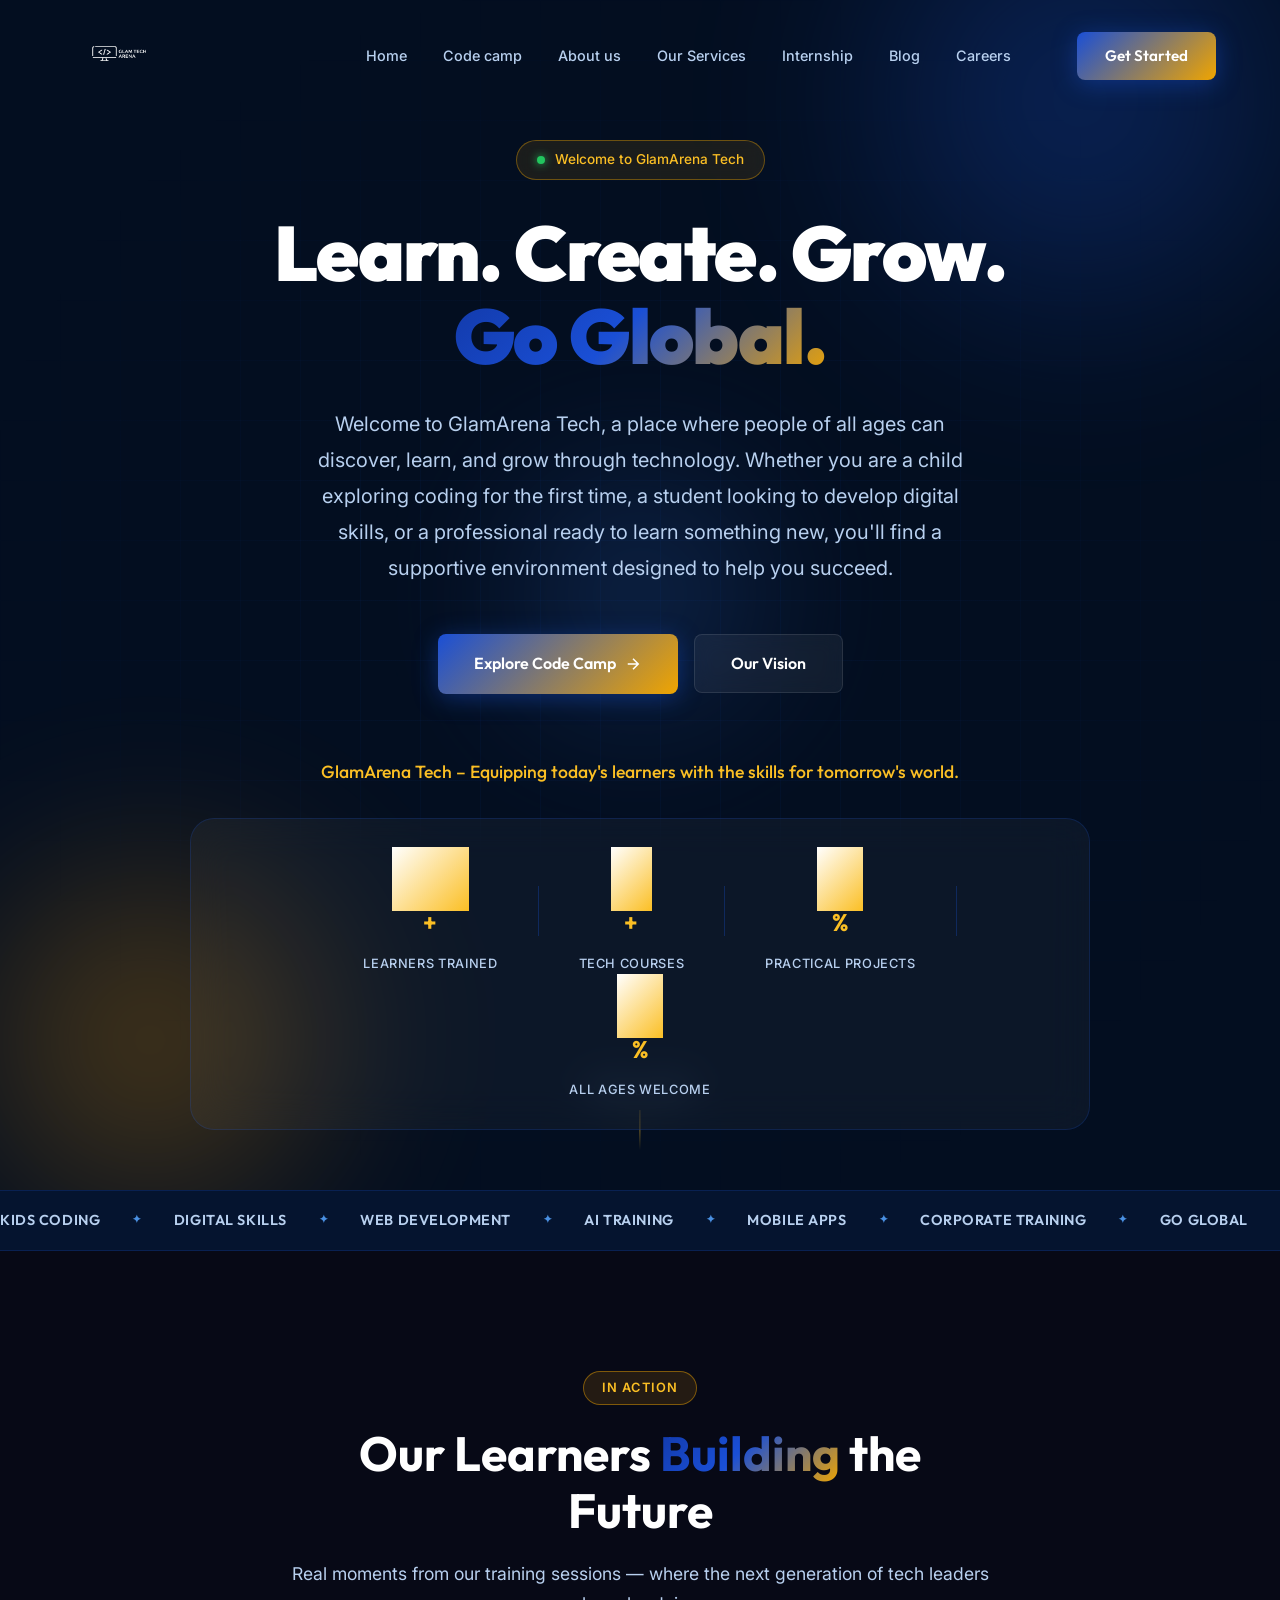
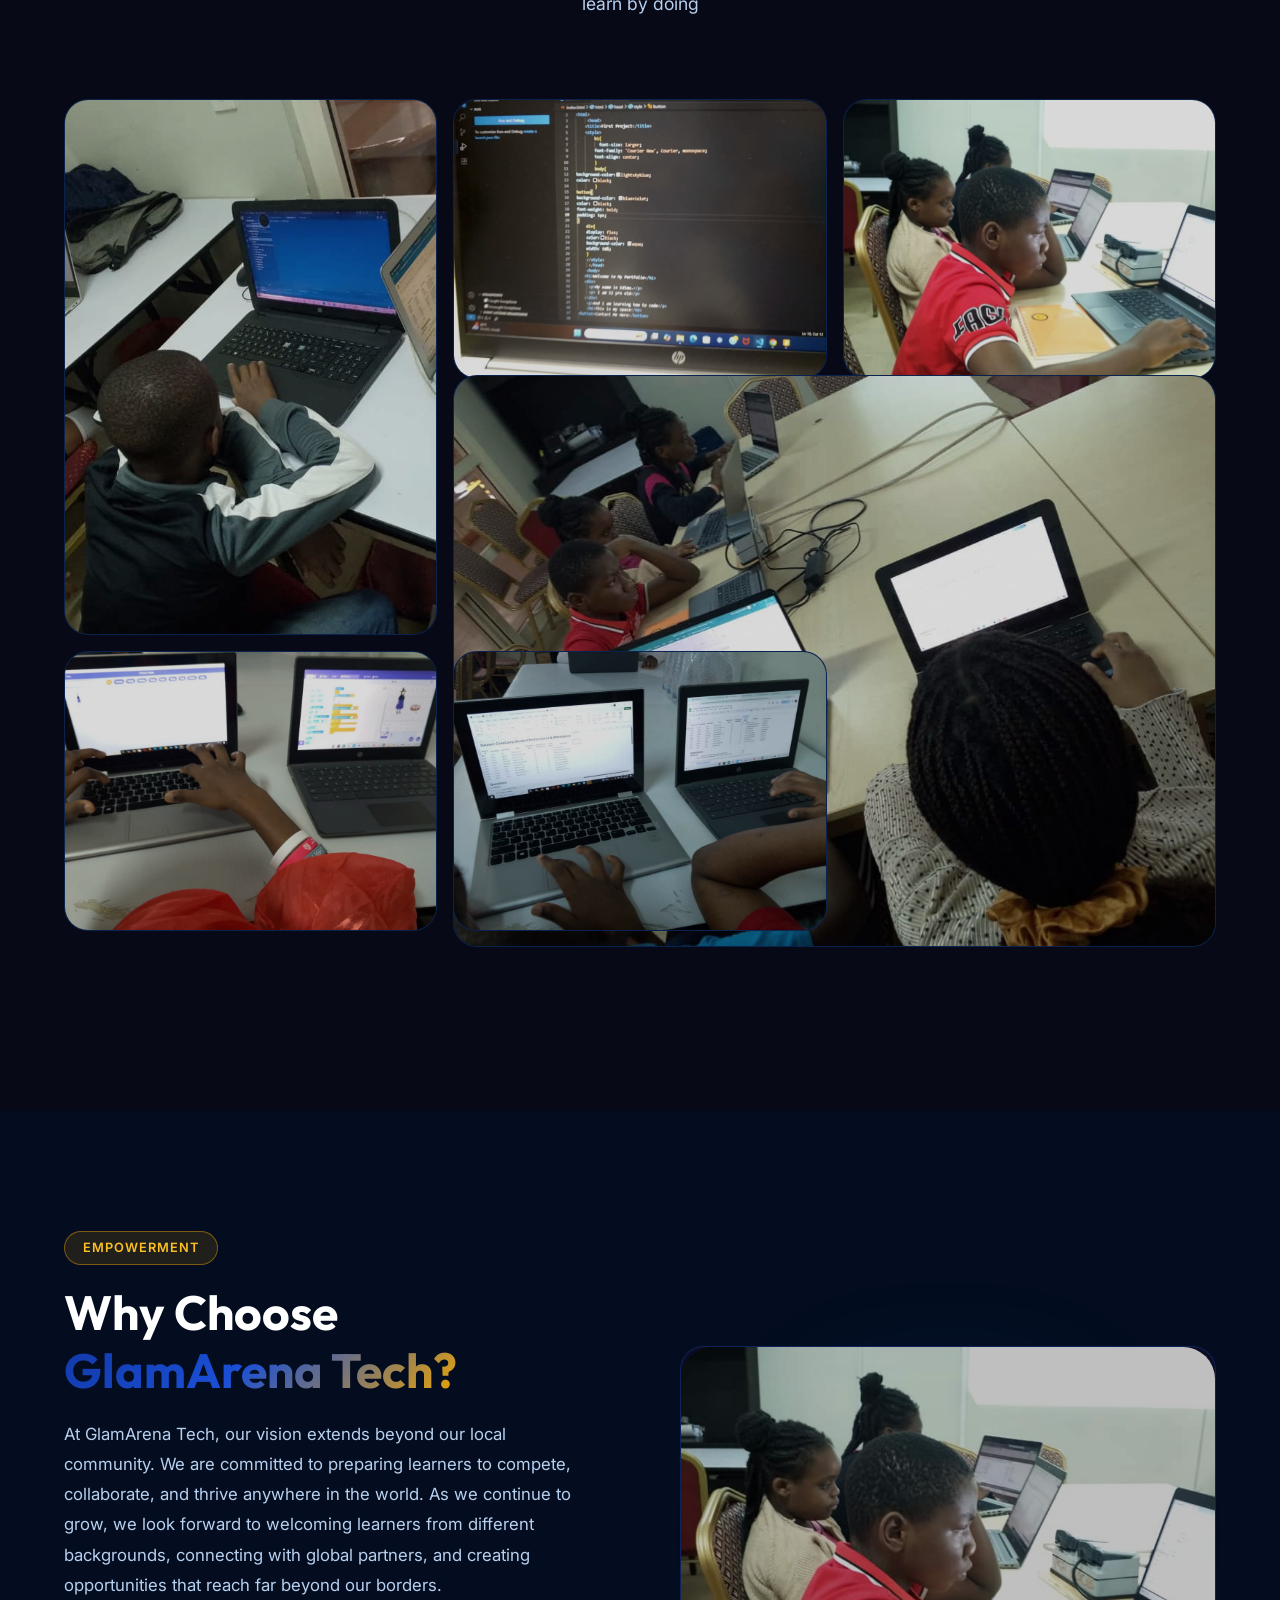
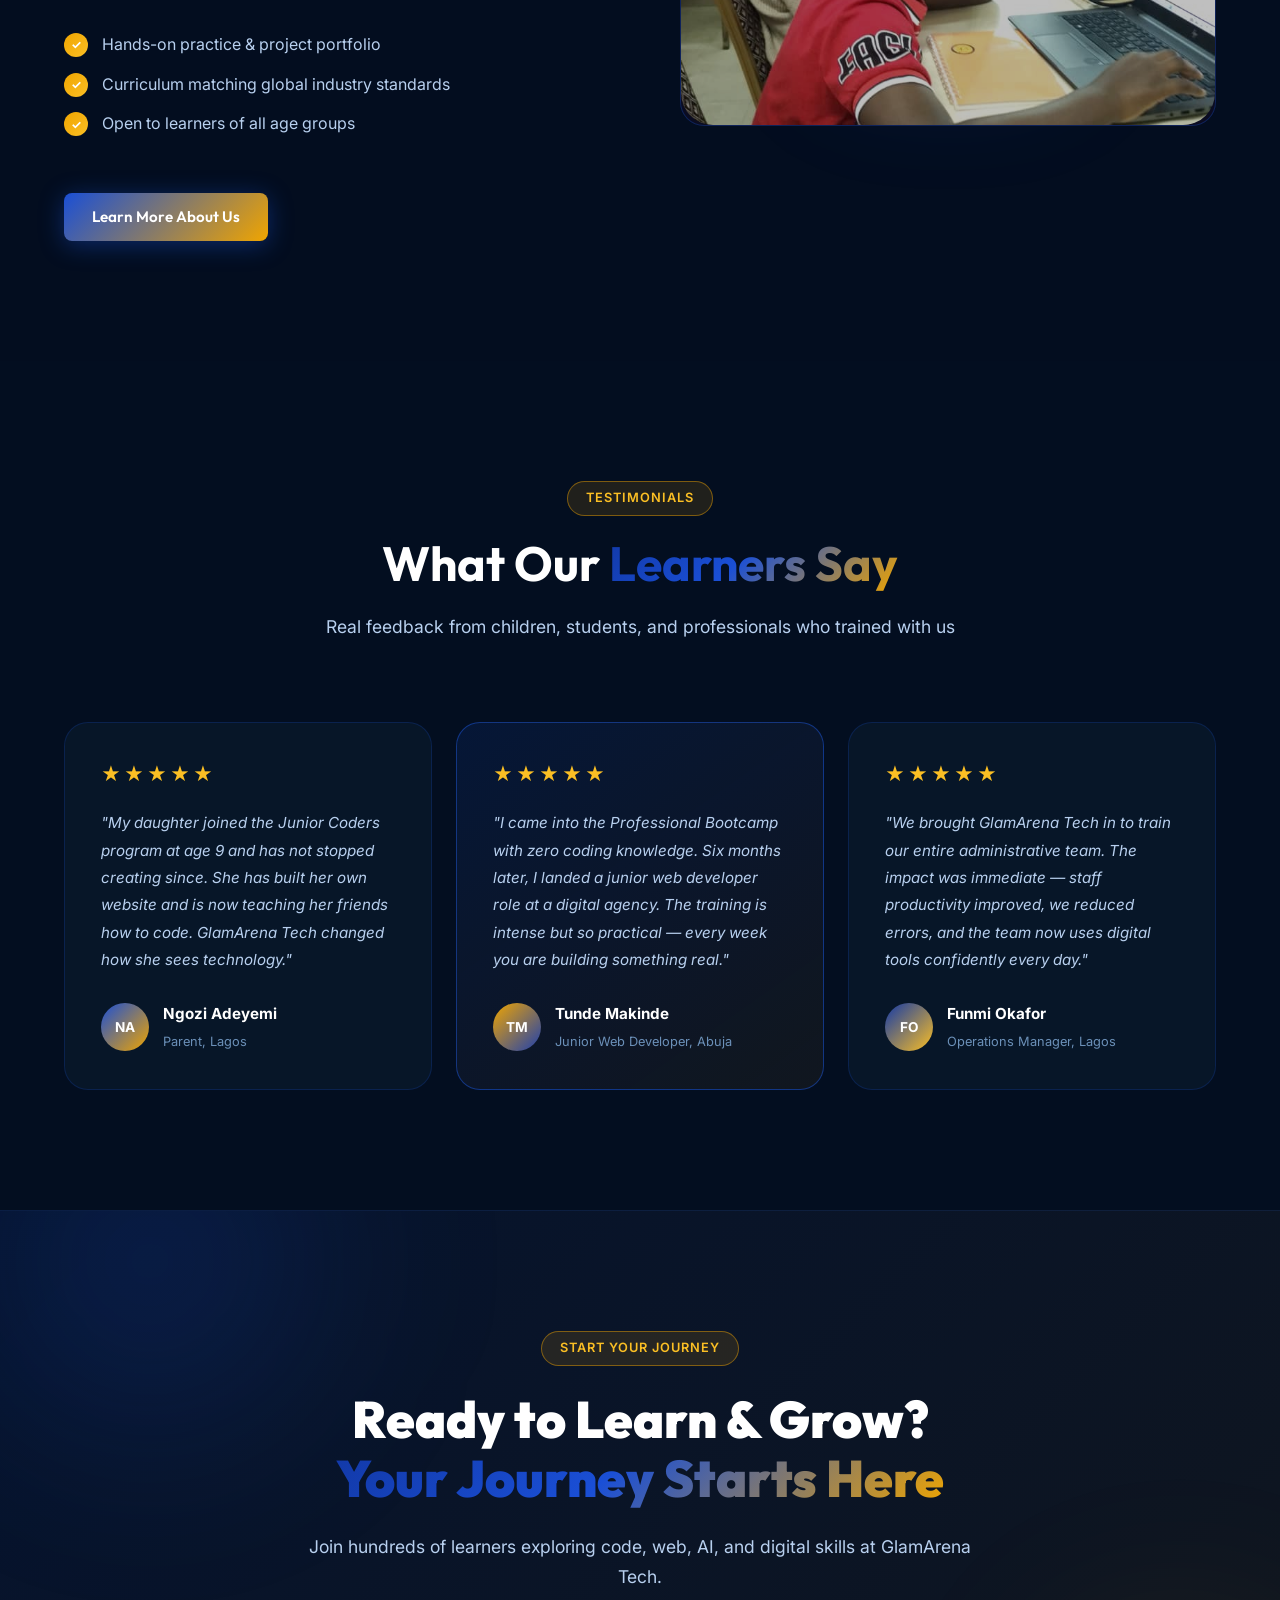
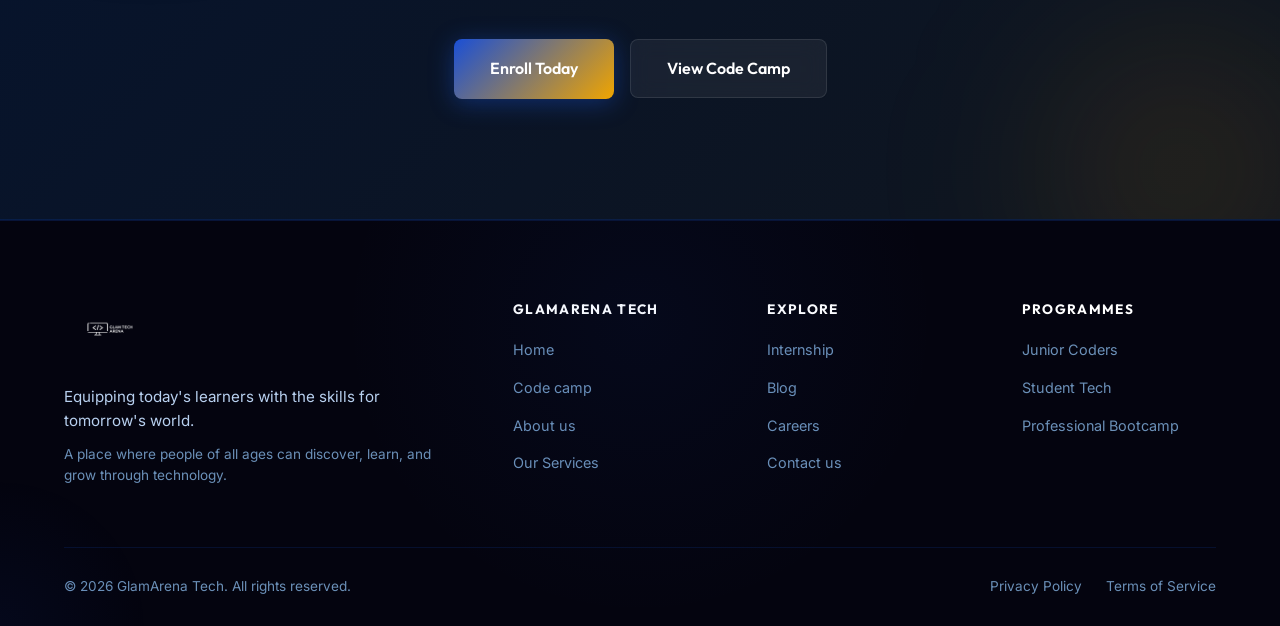
==== commit bc9ef0a0: "Remove Contact us from navbar - keep Get Started only" ====
--- a/index.html
+++ b/index.html
@@ -26,7 +26,6 @@
         <li><a href="internship.html" class="nav-link">Internship</a></li>
         <li><a href="blog.html" class="nav-link">Blog</a></li>
         <li><a href="careers.html" class="nav-link">Careers</a></li>
-        <li><a href="contact.html" class="nav-link">Contact us</a></li>
       </ul>
       <a href="contact.html#contactForm" class="btn btn-primary nav-cta">Get Started</a>
       <button class="hamburger" id="hamburger" aria-label="Toggle menu">
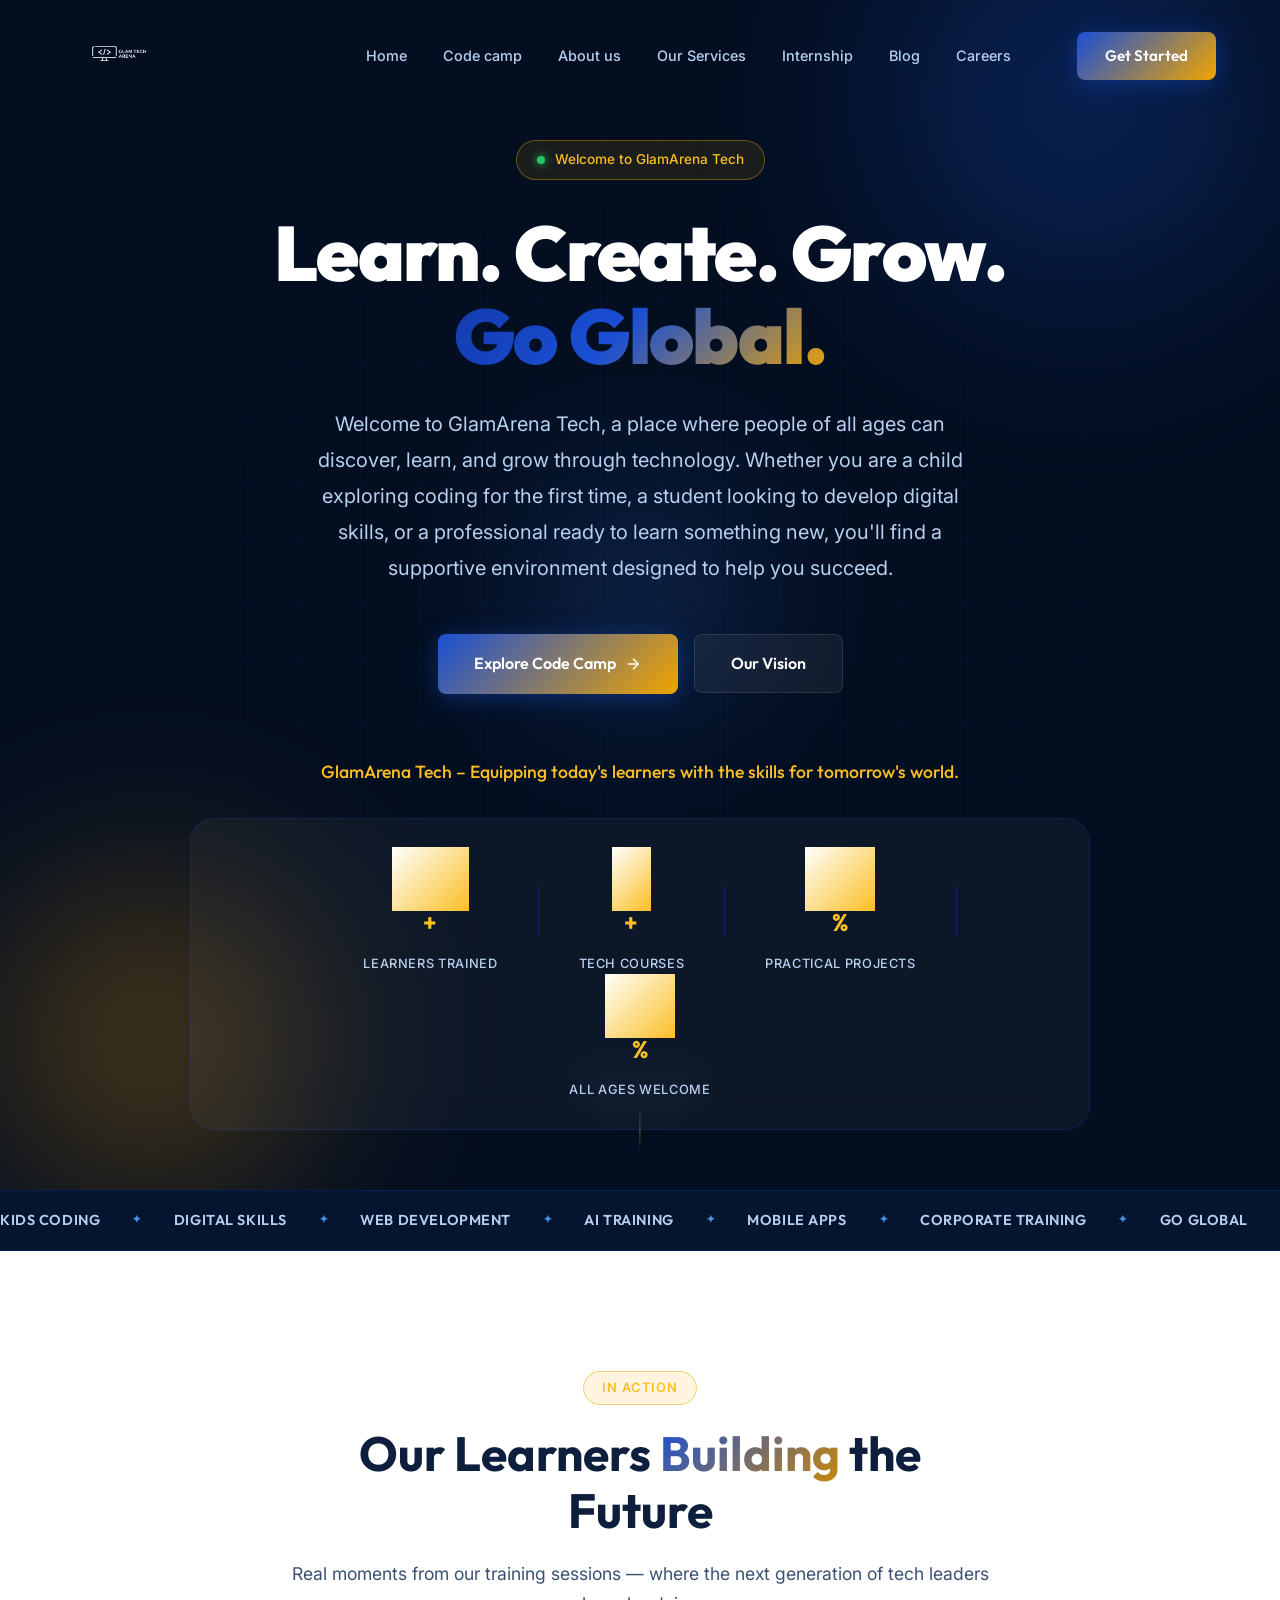
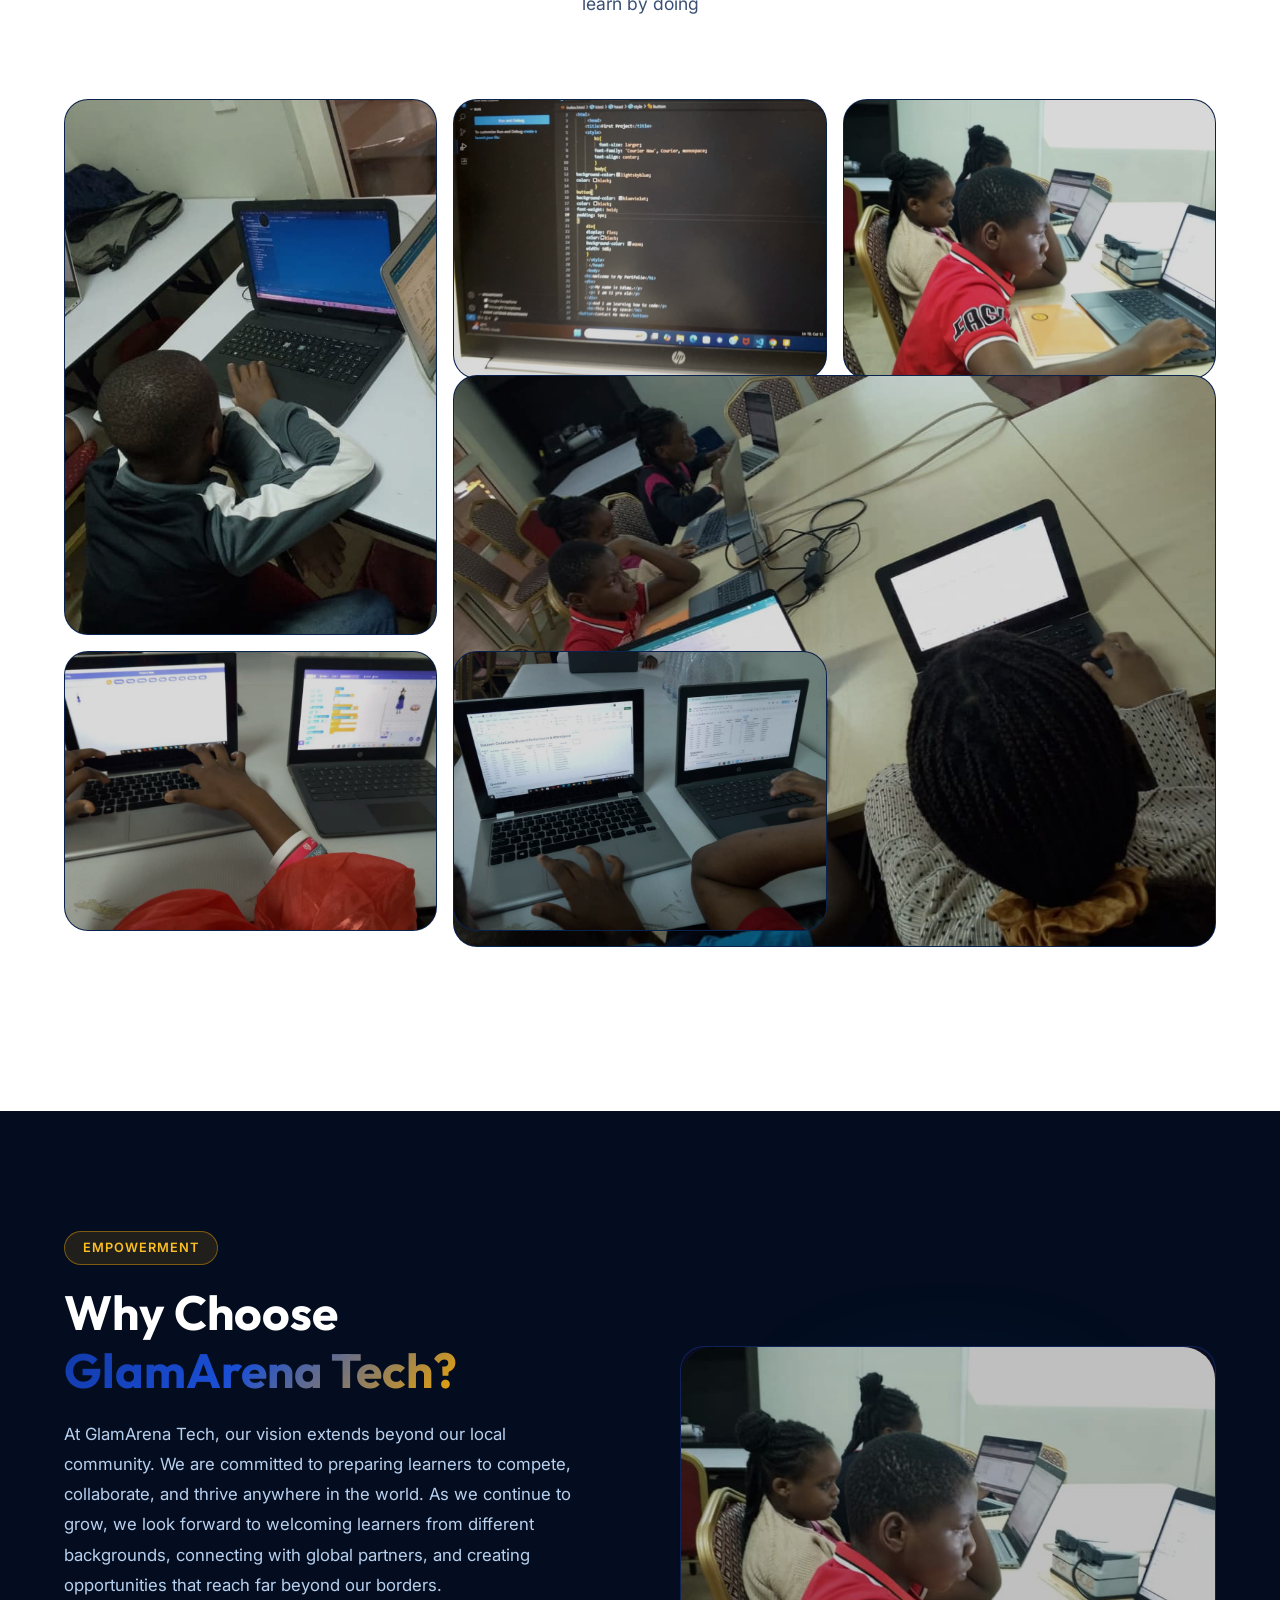
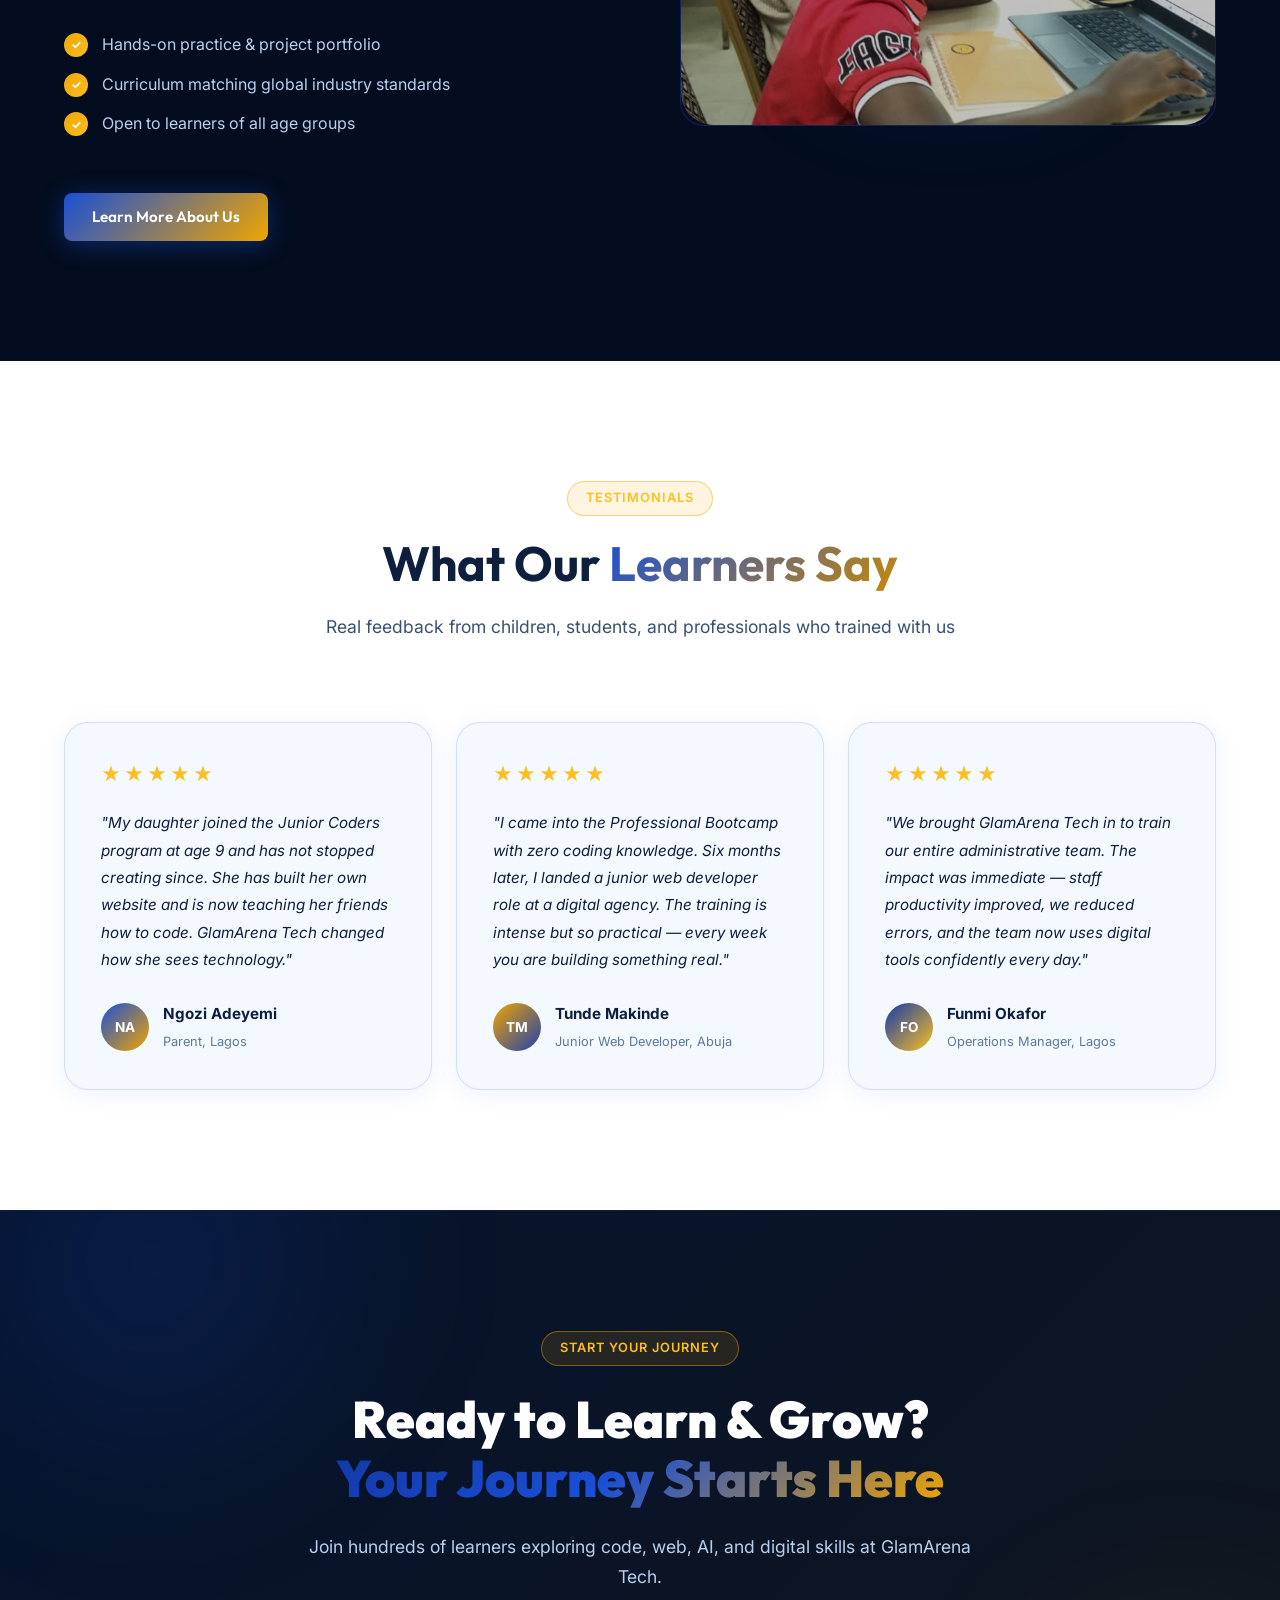
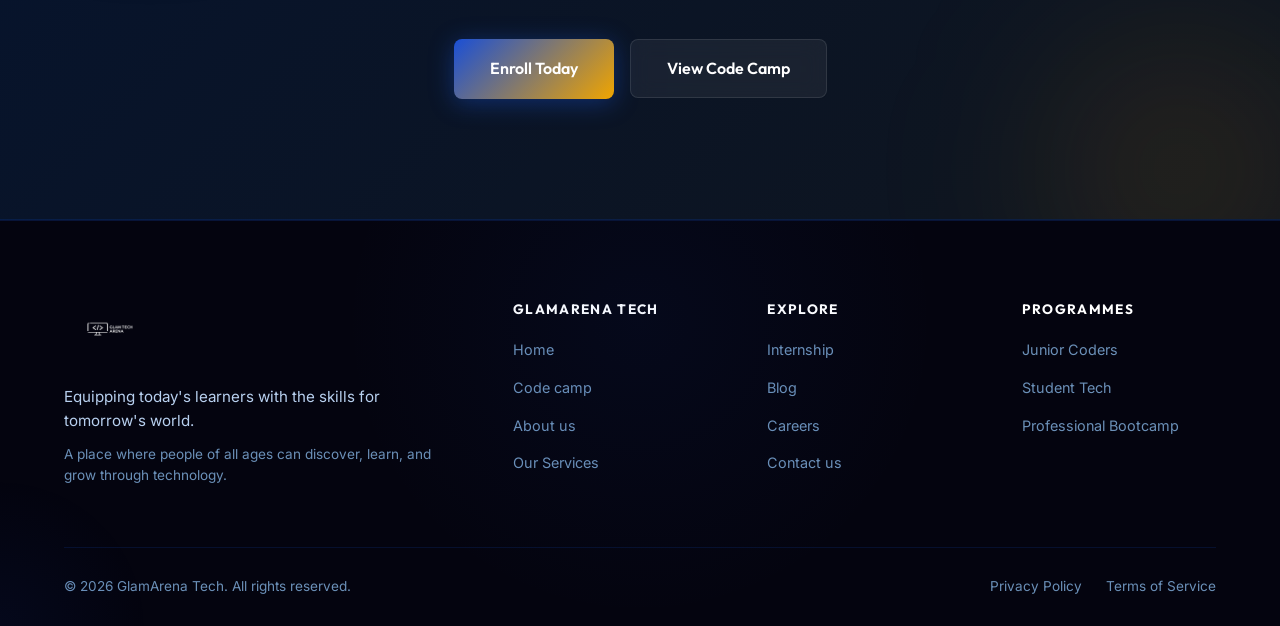
==== commit 77f07fc6: "feat: implement section-white utility class to support light mode styling across pages" ====
--- a/index.html
+++ b/index.html
@@ -117,7 +117,7 @@
   </div>
 
   <!-- ===== PHOTO GALLERY ===== -->
-  <section class="gallery section">
+  <section class="gallery section section-white">
     <div class="container">
       <div class="section-header">
         <div class="section-tag">In Action</div>
@@ -199,7 +199,7 @@
   </section>
 
   <!-- ===== TESTIMONIALS ===== -->
-  <section class="testimonials section">
+  <section class="testimonials section section-white">
     <div class="container">
       <div class="section-header">
         <div class="section-tag">Testimonials</div>
--- a/style.css
+++ b/style.css
@@ -69,6 +69,88 @@
 
 .section { padding: 120px 0; }
 
+/* ========== WHITE SECTION THEME ========== */
+.section-white {
+  background: #ffffff !important;
+}
+.section-white .section-title,
+.section-white h1, .section-white h2,
+.section-white h3, .section-white h4 {
+  color: #0d1f3c !important;
+  -webkit-text-fill-color: #0d1f3c !important;
+}
+.section-white .gradient-text {
+  background: linear-gradient(135deg, #1a4fd6 0%, #c8880a 100%);
+  -webkit-background-clip: text;
+  -webkit-text-fill-color: transparent !important;
+  background-clip: text;
+}
+.section-white .section-subtitle,
+.section-white .about-text,
+.section-white p {
+  color: #3a5072 !important;
+}
+.section-white .section-tag {
+  background: rgba(26, 79, 214, 0.10);
+  border: 1px solid rgba(26, 79, 214, 0.3);
+  color: #1a4fd6;
+}
+.section-white .service-card,
+.section-white .program-card,
+.section-white .testimonial-card,
+.section-white .metric-card,
+.section-white .why-item {
+  background: #f4f8ff !important;
+  border-color: rgba(26, 79, 214, 0.15) !important;
+  box-shadow: 0 4px 24px rgba(26, 79, 214, 0.08) !important;
+}
+.section-white .service-card:hover,
+.section-white .program-card:hover,
+.section-white .metric-card:hover {
+  background: #e8f0ff !important;
+  border-color: rgba(26, 79, 214, 0.35) !important;
+}
+.section-white .service-title,
+.section-white .program-card h3,
+.section-white .metric-val,
+.section-white .why-item h4,
+.section-white .testimonial-card p,
+.section-white strong {
+  color: #0d1f3c !important;
+}
+.section-white .service-desc,
+.section-white .service-number,
+.section-white .metric-label,
+.section-white .stat-label,
+.section-white .program-meta span,
+.section-white .why-item p,
+.section-white .testimonial-text {
+  color: #4a6a96 !important;
+}
+.section-white .service-link { color: #1a4fd6 !important; }
+.section-white .about-feature span { color: #1a3560 !important; }
+.section-white .feature-check {
+  background: rgba(26, 79, 214, 0.12) !important;
+  color: #1a4fd6 !important;
+  border-color: rgba(26, 79, 214, 0.25) !important;
+}
+.section-white .program-topics li { color: #3a5878 !important; }
+.section-white .program-topics li::before { color: #1a4fd6 !important; }
+.section-white .btn-outline {
+  border-color: #1a4fd6 !important;
+  color: #1a4fd6 !important;
+}
+.section-white .btn-outline:hover {
+  background: #1a4fd6 !important;
+  color: #ffffff !important;
+}
+.section-white .author-avatar { opacity: 1; }
+.section-white .testimonial-stars { color: #f0a500; }
+.section-white .testimonial-card strong,
+.section-white .testimonial-author strong { color: #0d1f3c !important; }
+.section-white .testimonial-author span { color: #5a7a9e !important; }
+/* ========================================= */
+
 .section-header {
   text-align: center;
   max-width: 700px;
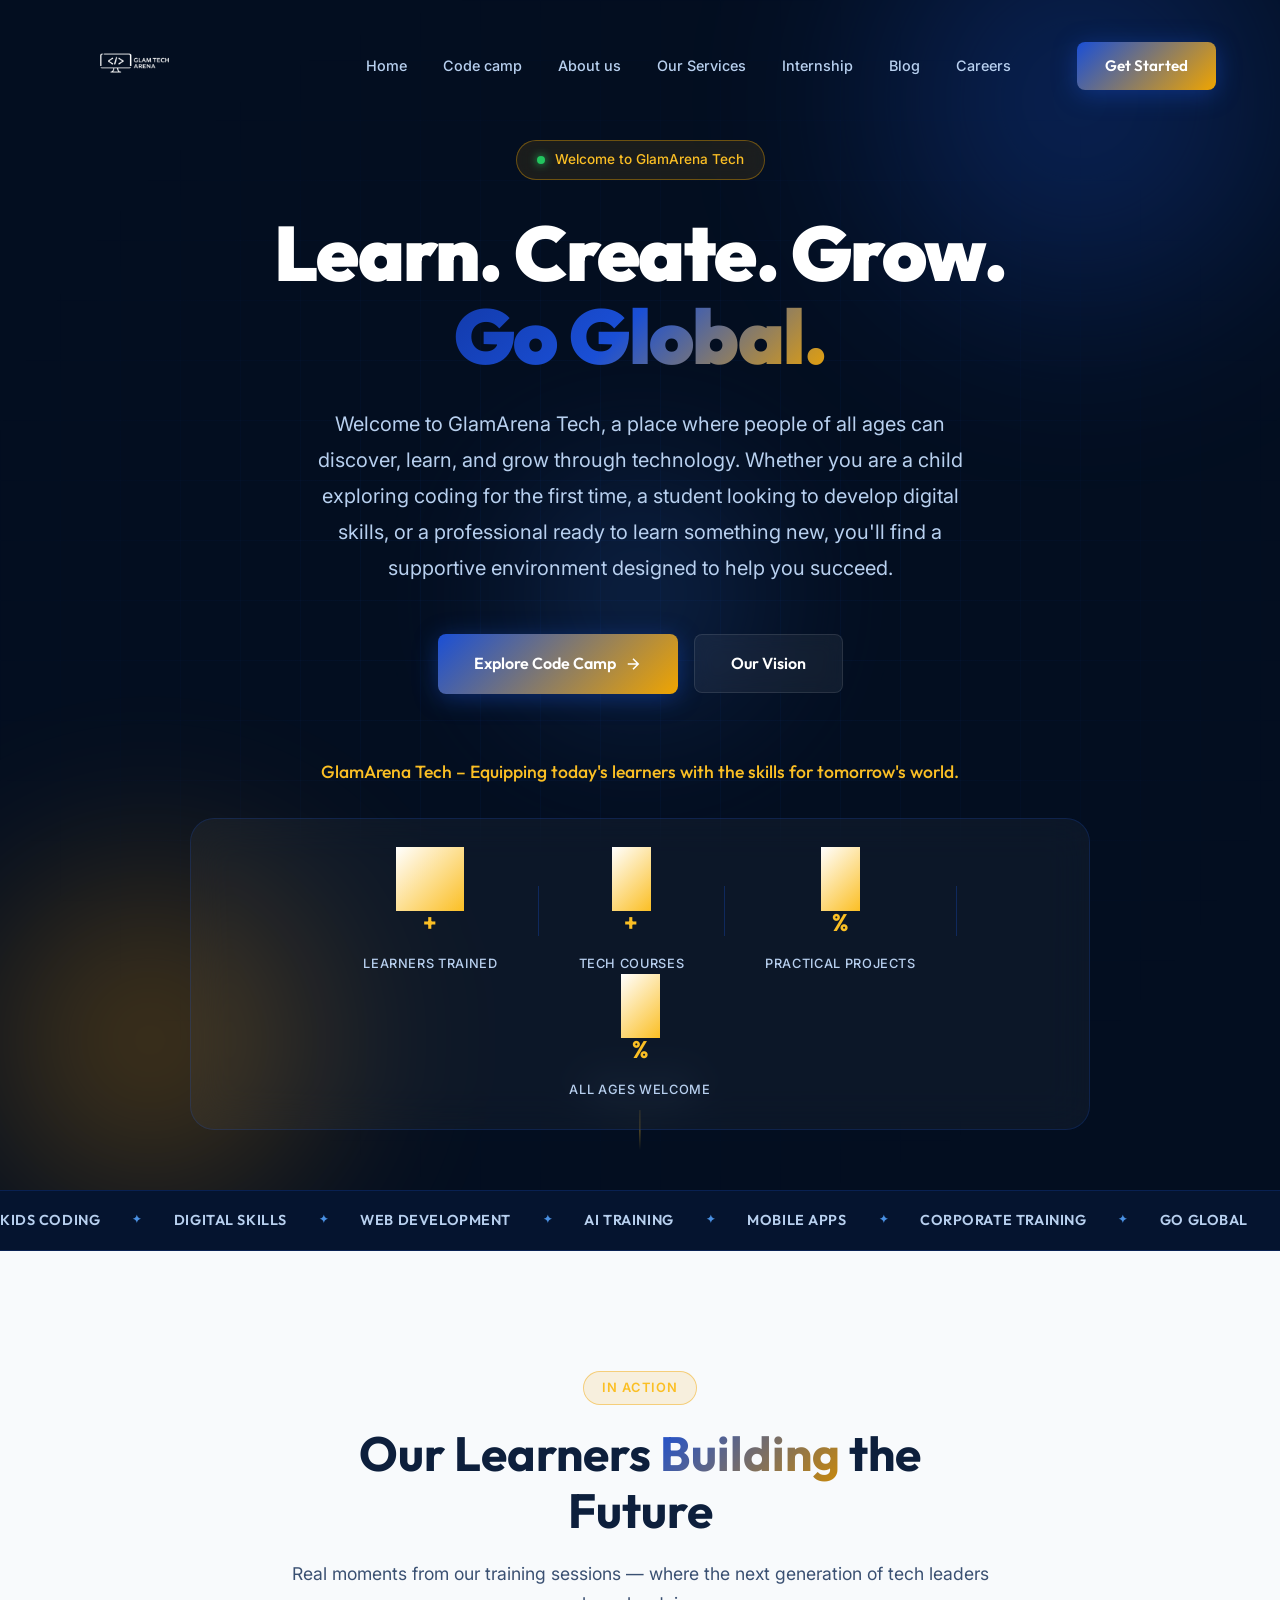
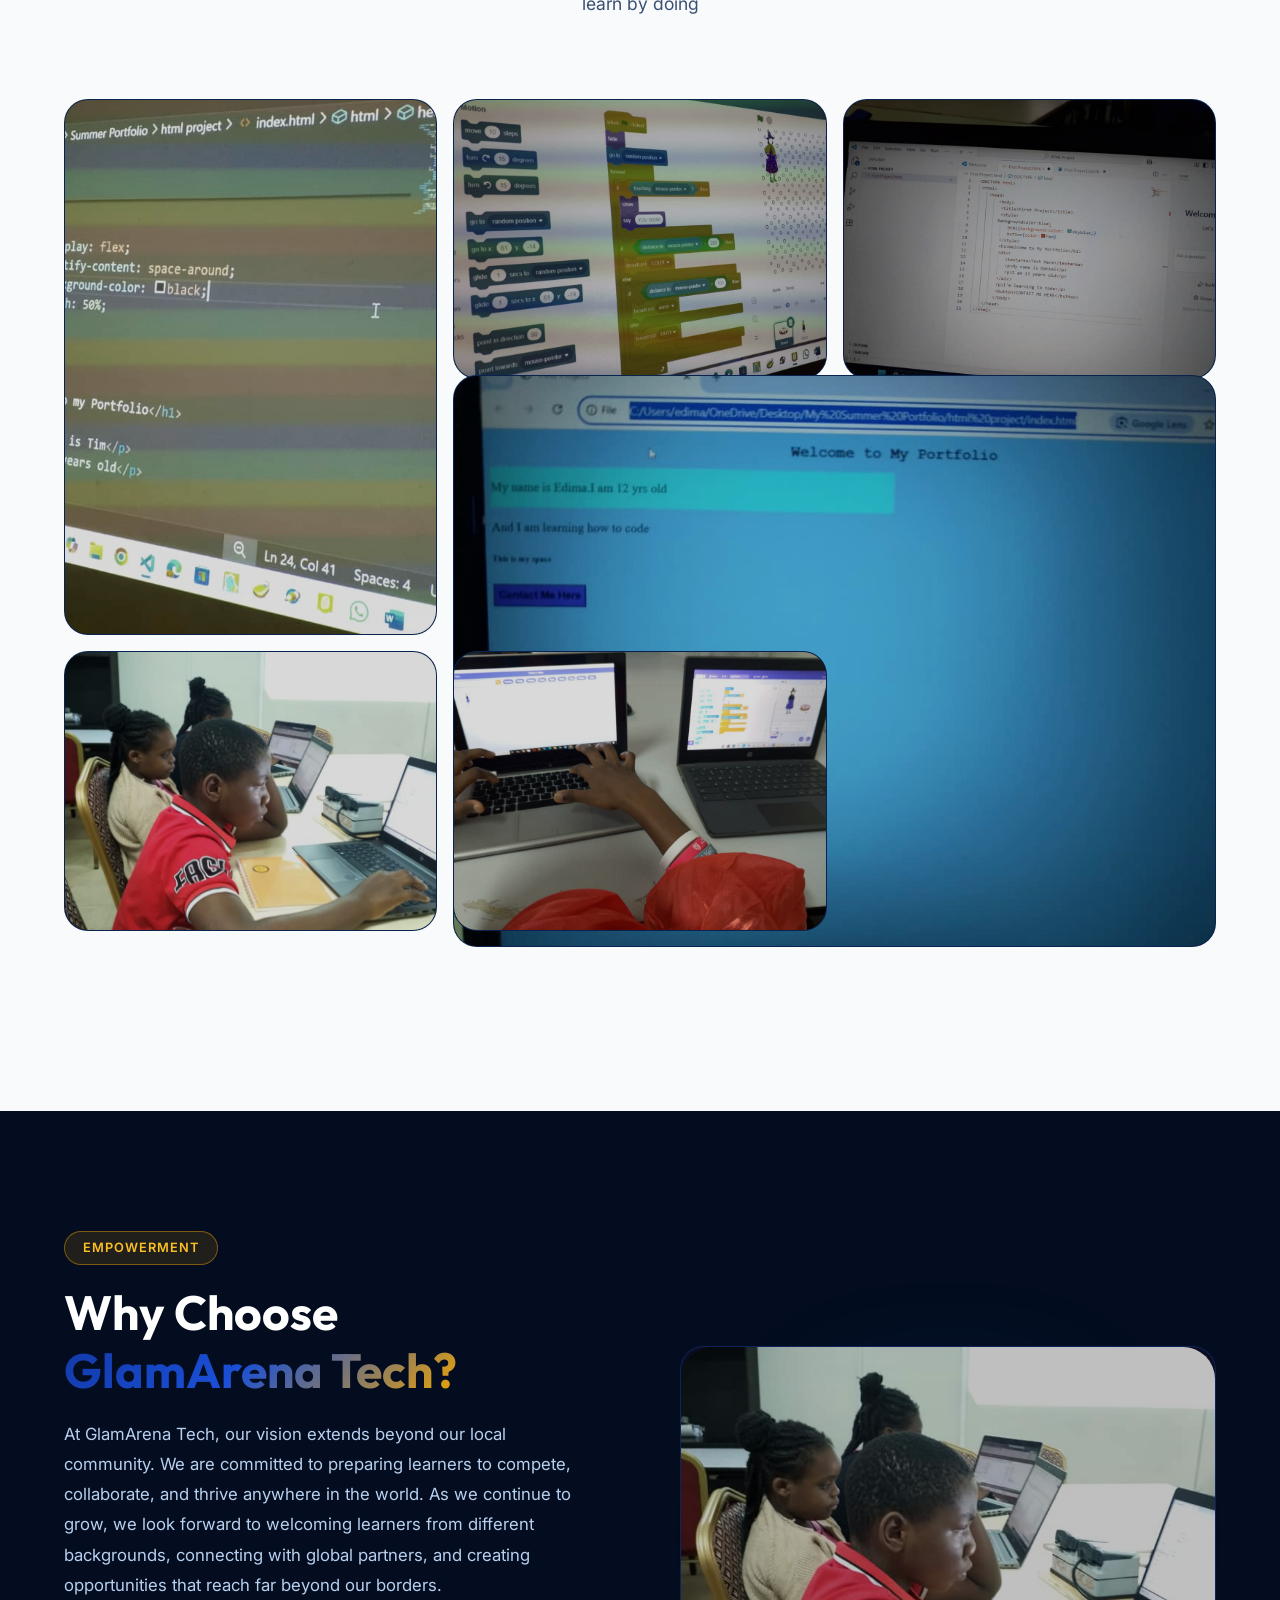
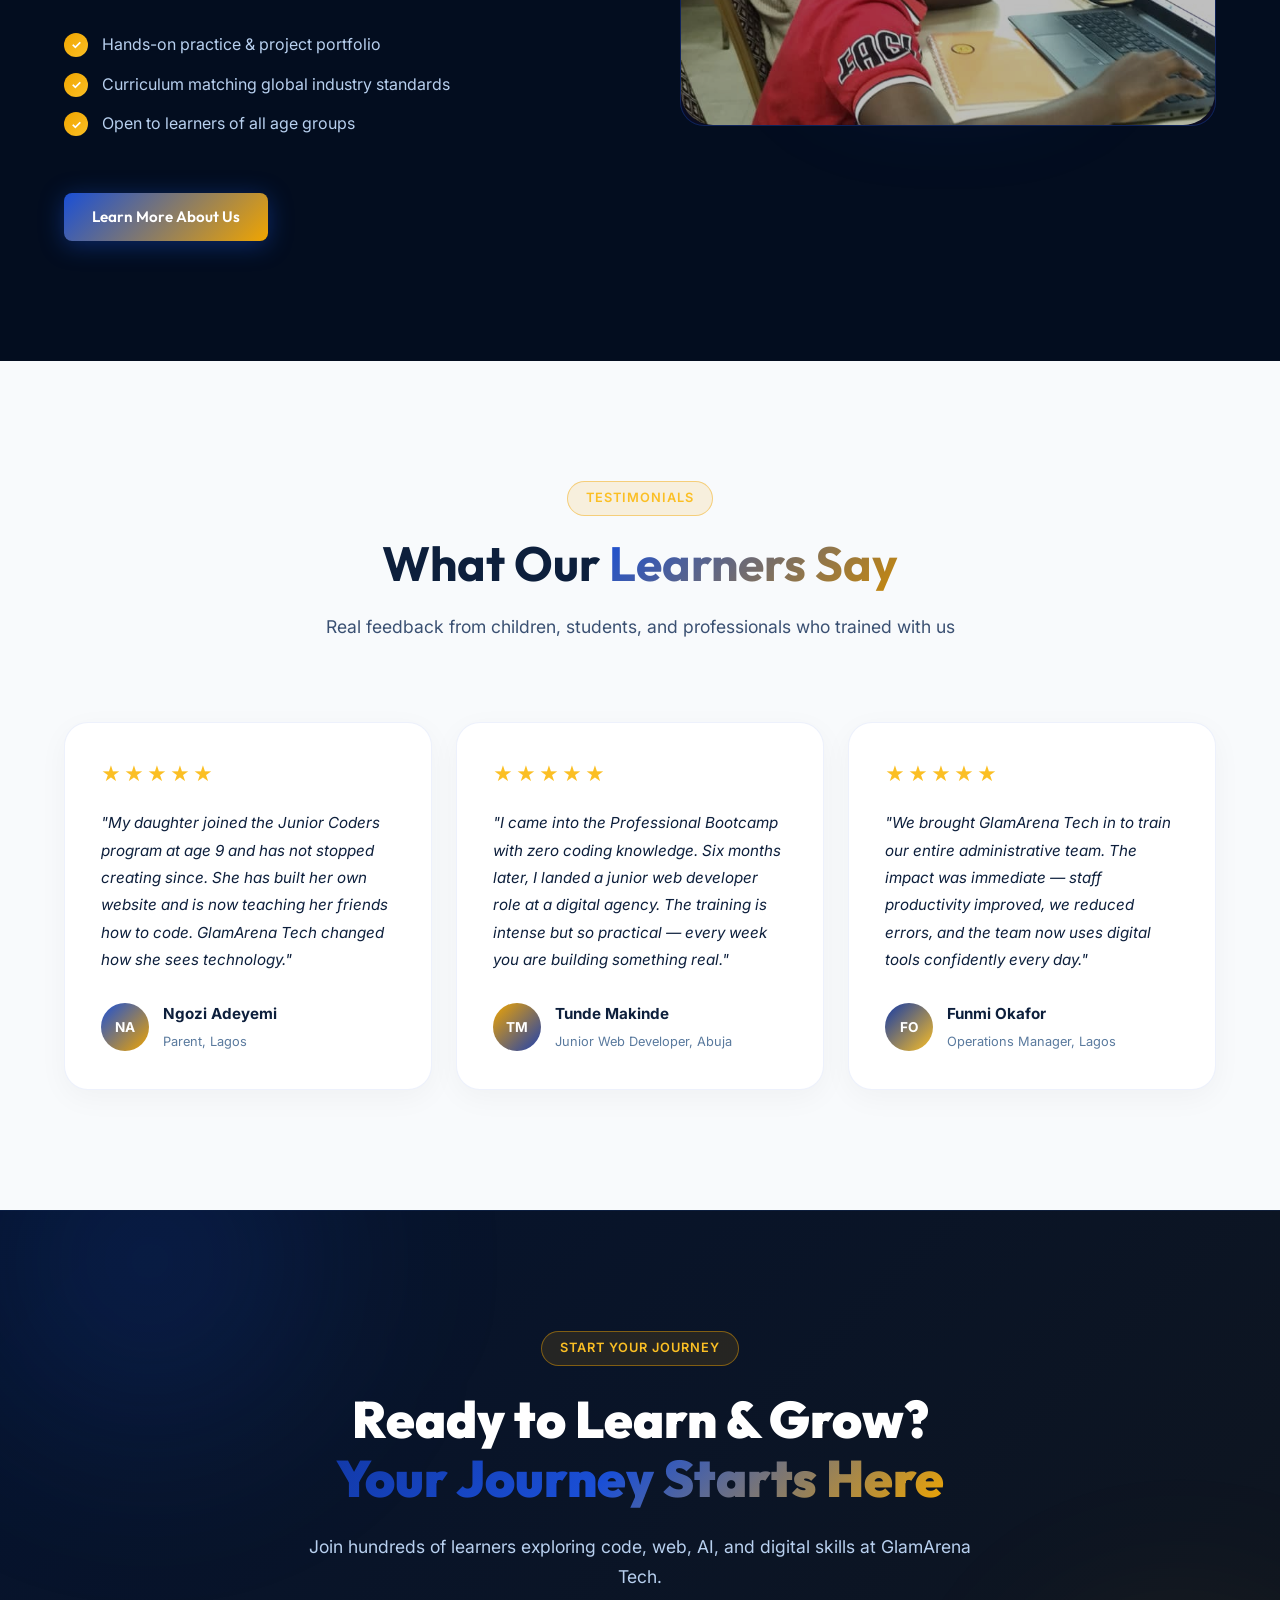
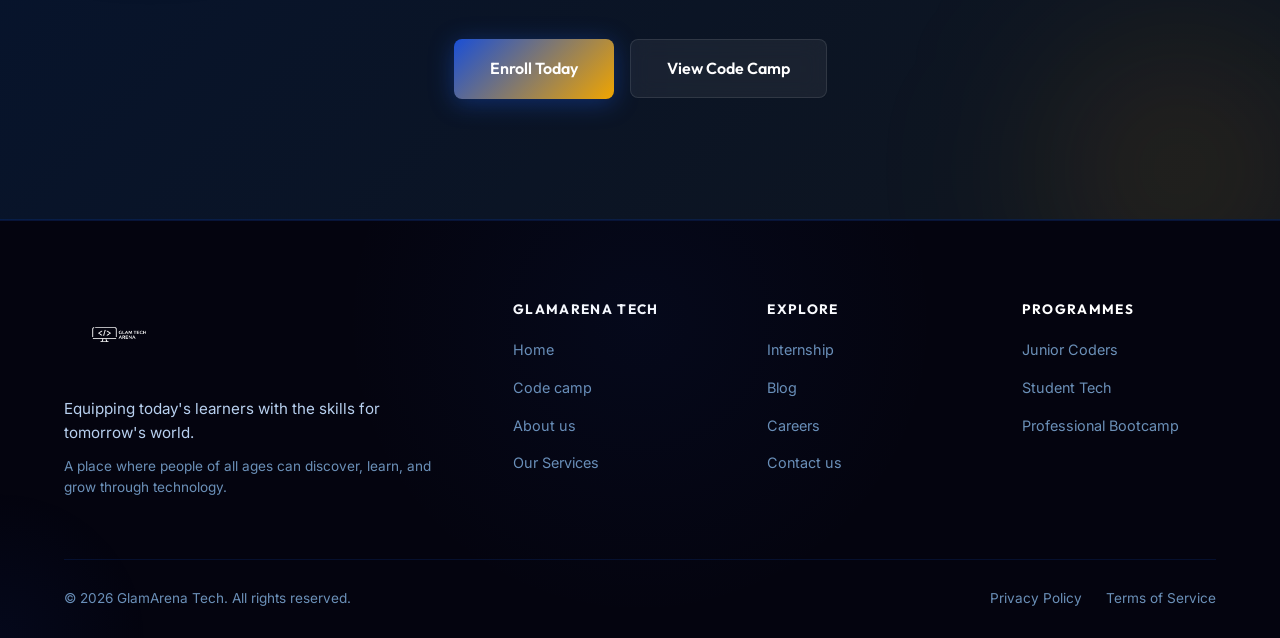
==== commit 5e421eec: "Update white section background to rgb(248,250,252), style white cards with shadows, enlarge navbar " ====
--- a/index.html
+++ b/index.html
@@ -1,4 +1,4 @@
-﻿<!DOCTYPE html>
+<!DOCTYPE html>
 <html lang="en">
 <head>
   <meta charset="UTF-8" />
@@ -125,46 +125,46 @@
         <p class="section-subtitle">Real moments from our training sessions &mdash; where the next generation of tech leaders learn by doing</p>
       </div>
       <div class="gallery-grid">
-        <div class="gallery-item" data-label="Data Analysis Session">
-          <img src="assets/photo-1.jpg" alt="Students working on data analysis with laptops" loading="lazy" />
-          <div class="gallery-overlay">
-            <span class="gallery-tag">Data Skills</span>
-            <p>Students analyzing real-world datasets together</p>
-          </div>
-        </div>
-        <div class="gallery-item" data-label="First Web Project">
-          <img src="assets/photo-2.jpg" alt="Student coding their first web project in VS Code" loading="lazy" />
-          <div class="gallery-overlay">
-            <span class="gallery-tag">Web Development</span>
-            <p>A student ships their very first web project</p>
-          </div>
-        </div>
-        <div class="gallery-item" data-label="Group Collaboration">
-          <img src="assets/photo-3.jpg" alt="Group of young learners collaborating on laptops" loading="lazy" />
+        <div class="gallery-item" data-label="HTML Class Session">
+          <img src="assets/children-html-1.jpeg" alt="Children learning HTML coding in class" loading="lazy" />
+          <div class="gallery-overlay">
+            <span class="gallery-tag">HTML &amp; CSS</span>
+            <p>Young learners building web structures during our intensive coding sessions.</p>
+          </div>
+        </div>
+        <div class="gallery-item" data-label="Collaborative Coding">
+          <img src="assets/children-html-2.jpeg" alt="Kids working together on a coding challenge" loading="lazy" />
           <div class="gallery-overlay">
             <span class="gallery-tag">Teamwork</span>
-            <p>Young coders learning together in a collaborative session</p>
-          </div>
-        </div>
-        <div class="gallery-item" data-label="Block Coding">
-          <img src="assets/photo-4.jpg" alt="Students doing block-based coding on Scratch" loading="lazy" />
-          <div class="gallery-overlay">
-            <span class="gallery-tag">Kids Coding</span>
-            <p>Hands-on introduction to programming logic with Scratch</p>
-          </div>
-        </div>
-        <div class="gallery-item" data-label="Deep Focus">
-          <img src="assets/photo-5.jpg" alt="Student focused on laptop screen during coding session" loading="lazy" />
-          <div class="gallery-overlay">
-            <span class="gallery-tag">Focused Learning</span>
-            <p>The concentration of a future software engineer</p>
-          </div>
-        </div>
-        <div class="gallery-item" data-label="Next Generation">
-          <img src="assets/photo-6.jpg" alt="Young student intensely focused on their coding exercise" loading="lazy" />
-          <div class="gallery-overlay">
-            <span class="gallery-tag">Next Gen Coders</span>
-            <p>Africa's future tech leaders, one line of code at a time</p>
+            <p>Collaborating on design ideas and code structures in the classroom.</p>
+          </div>
+        </div>
+        <div class="gallery-item" data-label="Practical Programming">
+          <img src="assets/children-html-3.jpeg" alt="Kids typing real HTML code on laptop" loading="lazy" />
+          <div class="gallery-overlay">
+            <span class="gallery-tag">Hands-on Practice</span>
+            <p>Every student writes real code from day one under active mentorship.</p>
+          </div>
+        </div>
+        <div class="gallery-item" data-label="HTML Project Outcome">
+          <img src="assets/html-project-result.jpeg" alt="Screenshot of student HTML project result" loading="lazy" />
+          <div class="gallery-overlay">
+            <span class="gallery-tag">Student Showcase</span>
+            <p>A real live website layout designed and coded by a GlamArena Tech student.</p>
+          </div>
+        </div>
+        <div class="gallery-item" data-label="Group Learning">
+          <img src="assets/photo-3.jpg" alt="Learners discussing programming concepts" loading="lazy" />
+          <div class="gallery-overlay">
+            <span class="gallery-tag">Peer Learning</span>
+            <p>Encouraging communication and problem-solving through group workshops.</p>
+          </div>
+        </div>
+        <div class="gallery-item" data-label="Focused Coding">
+          <img src="assets/photo-5.jpg" alt="Student deeply focused on a web application project" loading="lazy" />
+          <div class="gallery-overlay">
+            <span class="gallery-tag">Advanced Track</span>
+            <p>Learners coding scalable web pages and UI designs in high-focus environments.</p>
           </div>
         </div>
       </div>
--- a/style.css
+++ b/style.css
@@ -71,7 +71,7 @@
 
 /* ========== WHITE SECTION THEME ========== */
 .section-white {
-  background: #ffffff !important;
+  background: rgb(248, 250, 252) !important;
 }
 .section-white .section-title,
 .section-white h1, .section-white h2,
@@ -100,15 +100,16 @@
 .section-white .testimonial-card,
 .section-white .metric-card,
 .section-white .why-item {
-  background: #f4f8ff !important;
-  border-color: rgba(26, 79, 214, 0.15) !important;
-  box-shadow: 0 4px 24px rgba(26, 79, 214, 0.08) !important;
+  background: #ffffff !important;
+  border-color: rgba(26, 79, 214, 0.08) !important;
+  box-shadow: 0 8px 30px rgba(0, 0, 0, 0.04) !important;
 }
 .section-white .service-card:hover,
 .section-white .program-card:hover,
 .section-white .metric-card:hover {
-  background: #e8f0ff !important;
-  border-color: rgba(26, 79, 214, 0.35) !important;
+  background: #ffffff !important;
+  border-color: rgba(26, 79, 214, 0.25) !important;
+  box-shadow: 0 12px 40px rgba(26, 79, 214, 0.08) !important;
 }
 .section-white .service-title,
 .section-white .program-card h3,
@@ -149,6 +150,46 @@
 .section-white .testimonial-card strong,
 .section-white .testimonial-author strong { color: #0d1f3c !important; }
 .section-white .testimonial-author span { color: #5a7a9e !important; }
+.section-white .contact-form {
+  background: #f4f8ff !important;
+  border-color: rgba(26, 79, 214, 0.15) !important;
+  box-shadow: 0 8px 32px rgba(26, 79, 214, 0.05) !important;
+}
+.section-white .form-group label {
+  color: #3a5072 !important;
+}
+.section-white .form-group input,
+.section-white .form-group select,
+.section-white .form-group textarea {
+  background: #ffffff !important;
+  border-color: rgba(26, 86, 219, 0.25) !important;
+  color: #0d1f3c !important;
+}
+.section-white .form-group input:focus,
+.section-white .form-group select:focus,
+.section-white .form-group textarea:focus {
+  border-color: #1a4fd6 !important;
+  background: #ffffff !important;
+  box-shadow: 0 0 0 3px rgba(26, 79, 214, 0.15) !important;
+}
+.section-white .form-group select option {
+  background: #ffffff !important;
+  color: #0d1f3c !important;
+}
+.section-white .form-group input::placeholder,
+.section-white .form-group textarea::placeholder {
+  color: #8fa0b5 !important;
+}
+.section-white .social-btn {
+  background: #f4f8ff !important;
+  border-color: rgba(26, 79, 214, 0.15) !important;
+  color: #1a4fd6 !important;
+}
+.section-white .social-btn:hover {
+  background: rgba(26, 86, 219, 0.1) !important;
+  border-color: #1a4fd6 !important;
+  color: #1a4fd6 !important;
+}
 /* ========================================= */
 
 .section-header {
@@ -1613,7 +1654,7 @@
 
 /* ========== LOGO IMAGE ========== */
 .logo-img {
-  height: 72px;
+  height: 92px;
   width: auto;
   object-fit: contain;
   display: block;
@@ -1627,7 +1668,7 @@
 
 /* Footer logo slightly smaller */
 .footer-brand .logo-img {
-  height: 60px;
+  height: 72px;
   margin-bottom: 4px;
 }
 
@@ -1674,7 +1715,7 @@
 
 /* ========== LOGO WHITE INVERT ========== */
 .logo-img {
-  height: 72px !important;
+  height: 92px !important;
   width: auto;
   object-fit: contain;
   display: block;
@@ -1686,7 +1727,7 @@
   transform: scale(1.04) !important;
 }
 .footer-brand .logo-img {
-  height: 60px !important;
+  height: 72px !important;
 }
 
 /* ========== GOLD ACCENT ENHANCEMENTS ========== */
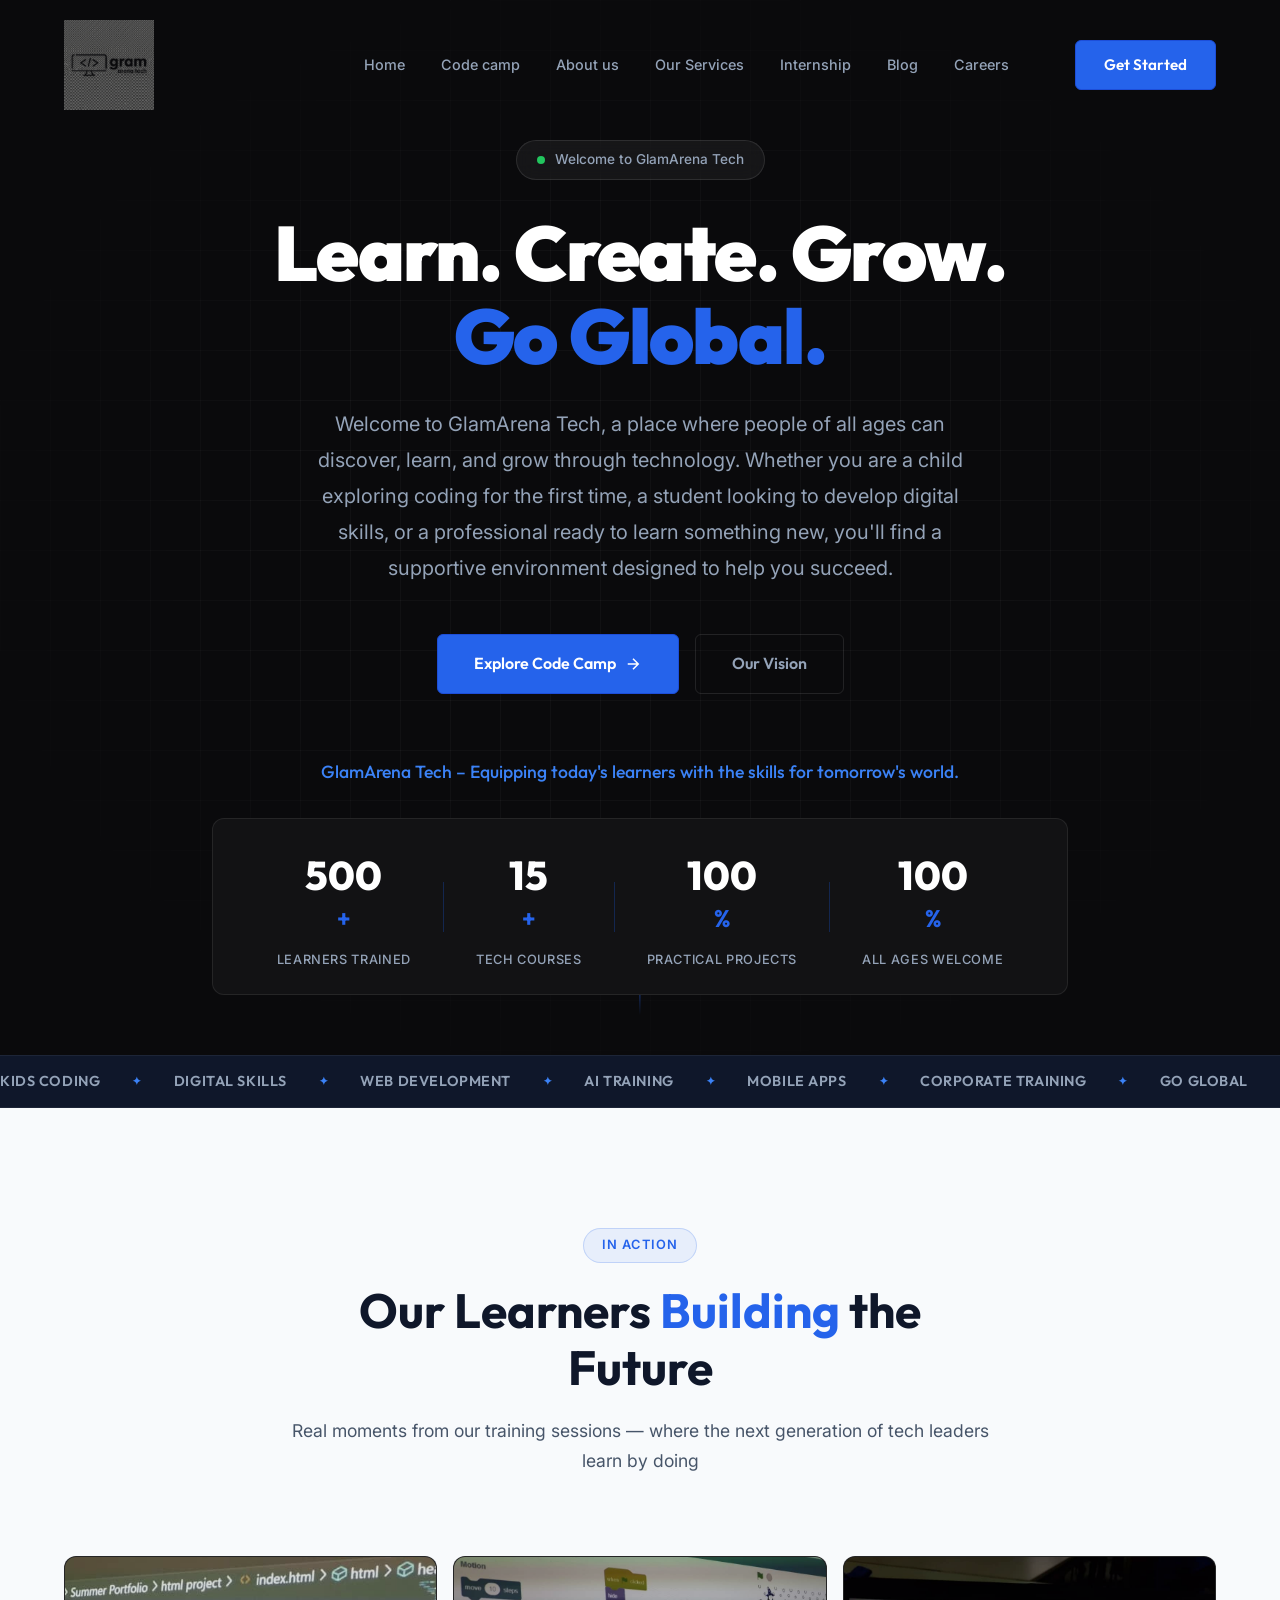
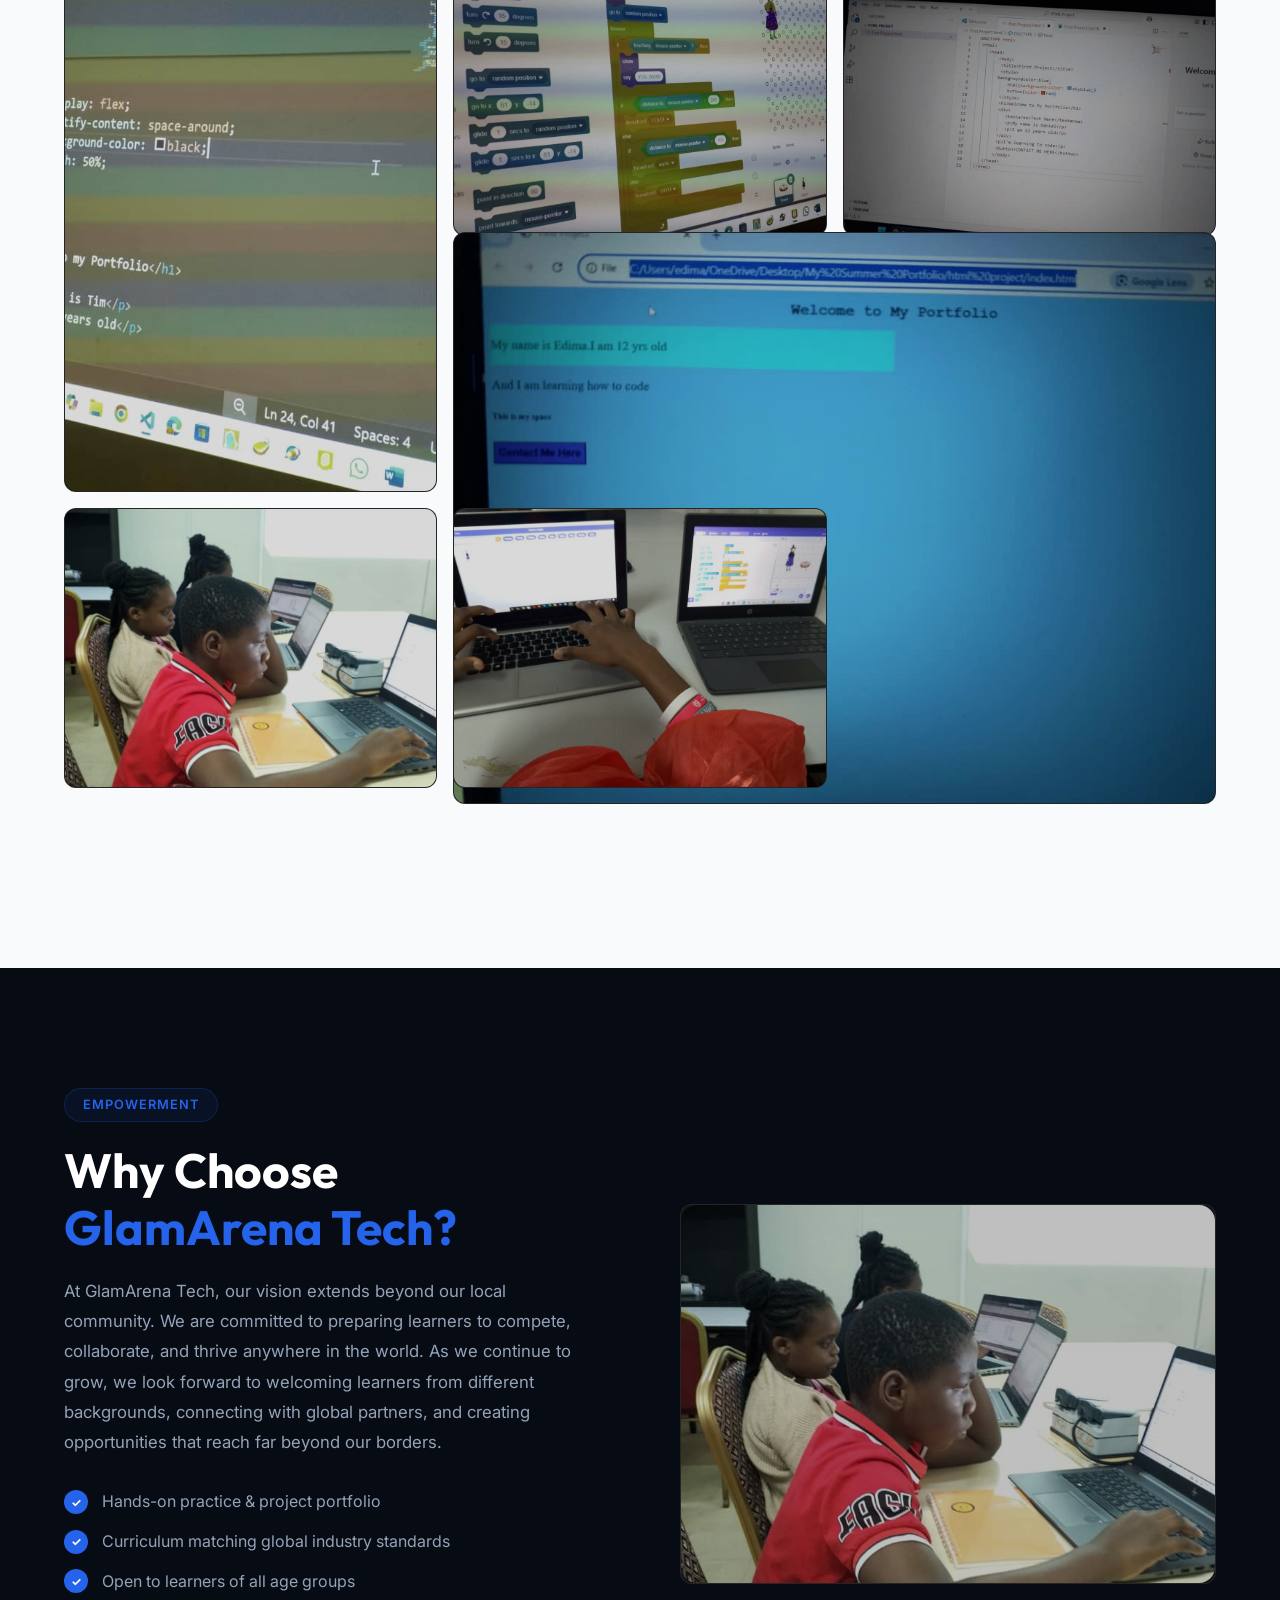
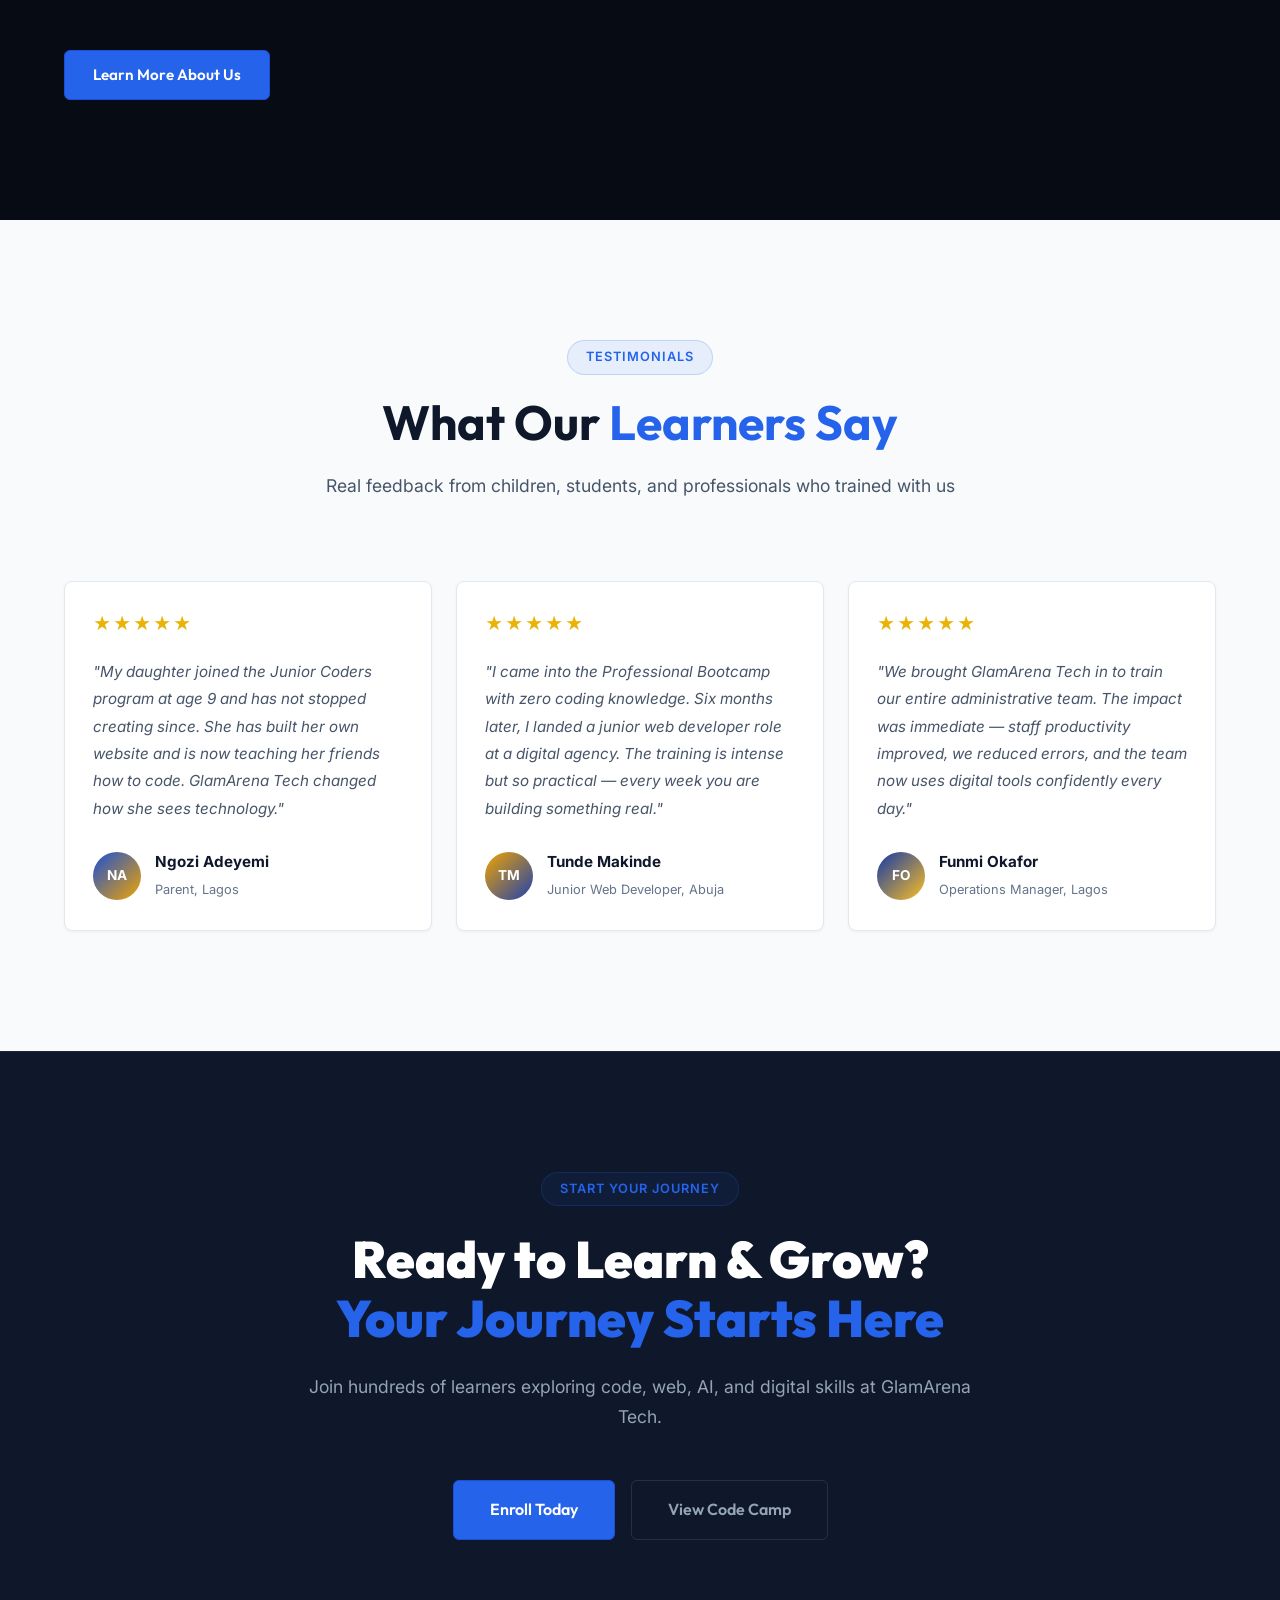
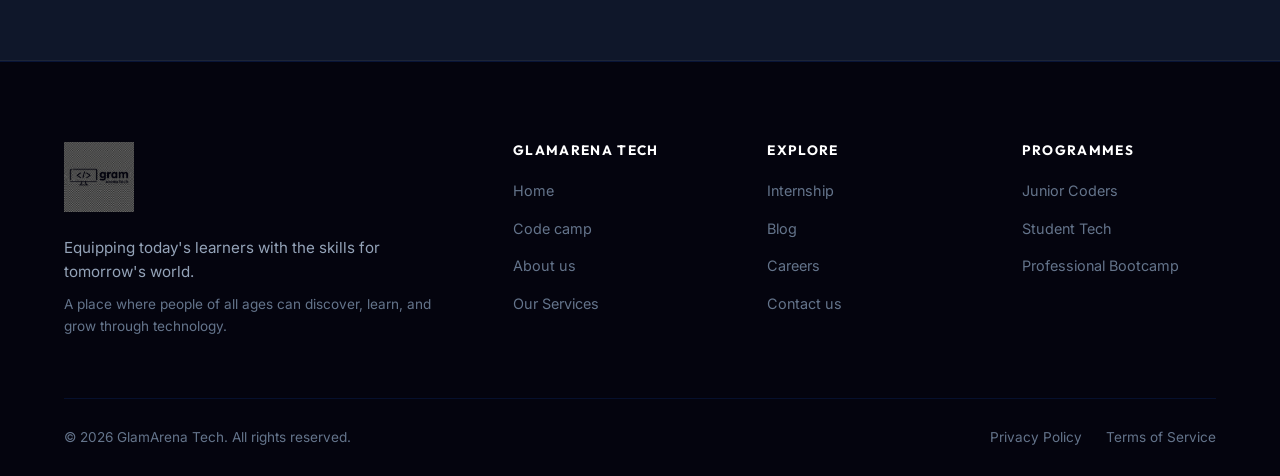
==== commit 7bb01a01: "feat: clean logo with transparent bg, remove glows/gradients, professional redesign" ====
--- a/index.html
+++ b/index.html
@@ -16,7 +16,7 @@
   <nav id="navbar" class="navbar">
     <div class="nav-container">
       <a href="index.html" class="nav-logo">
-        <img src="assets/logo.png" alt="GlamArena Tech Logo" class="logo-img" />
+        <img src="assets/logo-combined.png" alt="GlamArena Tech Logo" class="logo-img" />
       </a>
       <ul class="nav-links" id="navLinks">
         <li><a href="index.html" class="nav-link active">Home</a></li>
@@ -259,7 +259,7 @@
       <div class="footer-grid">
         <div class="footer-brand">
           <a href="index.html" class="nav-logo">
-            <img src="assets/logo.png" alt="GlamArena Tech Logo" class="logo-img" />
+            <img src="assets/logo-combined.png" alt="GlamArena Tech Logo" class="logo-img" />
           </a>
           <p class="footer-tagline">Equipping today's learners with the skills for tomorrow's world.</p>
           <p class="footer-copy">A place where people of all ages can discover, learn, and grow through technology.</p>
@@ -303,4 +303,4 @@
 
   <script src="script.js"></script>
 </body>
-</html>+</html>
--- a/style.css
+++ b/style.css
@@ -4,32 +4,32 @@
    ============================================ */
 
 :root {
-  --primary: #1a4fd6;
-  --primary-light: #4a90e2;
-  --primary-dark: #1239a8;
-  --accent: #f0a500;
-  --accent-light: #fbbf24;
-  --accent-dark: #c8880a;
+  --primary: #2563eb;
+  --primary-light: #3b82f6;
+  --primary-dark: #1d4ed8;
+  --accent: #2563eb;
+  --accent-light: #3b82f6;
+  --accent-dark: #1d4ed8;
   --white: #ffffff;
-  --white-soft: #f0f6ff;
-  --bg-dark: #030e20;
-  --bg-card: #071628;
-  --bg-card-hover: #0d2040;
-  --bg-border: rgba(26, 79, 214, 0.22);
+  --white-soft: #f8fafc;
+  --bg-dark: #0a0a0c;
+  --bg-card: #121214;
+  --bg-card-hover: #18181b;
+  --bg-border: rgba(255, 255, 255, 0.08);
   --text-primary: #ffffff;
-  --text-secondary: #b8d0ef;
-  --text-muted: #6b90b8;
-  --gradient-main: linear-gradient(135deg, #1a4fd6 0%, #f0a500 100%);
-  --gradient-hero: linear-gradient(135deg, #1239a8 0%, #1a4fd6 45%, #f0a500 100%);
-  --gradient-gold: linear-gradient(135deg, #f0a500 0%, #fbbf24 100%);
-  --shadow-glow: 0 0 40px rgba(26, 79, 214, 0.35);
-  --shadow-gold: 0 0 30px rgba(240, 165, 0, 0.3);
-  --shadow-card: 0 8px 32px rgba(0, 0, 0, 0.45);
-  --radius-sm: 8px;
-  --radius-md: 16px;
-  --radius-lg: 24px;
-  --radius-xl: 32px;
-  --transition: all 0.3s cubic-bezier(0.4, 0, 0.2, 1);
+  --text-secondary: #94a3b8;
+  --text-muted: #64748b;
+  --gradient-main: #2563eb;
+  --gradient-hero: #ffffff;
+  --gradient-gold: #3b82f6;
+  --shadow-glow: none;
+  --shadow-gold: none;
+  --shadow-card: 0 4px 12px rgba(0, 0, 0, 0.2);
+  --radius-sm: 6px;
+  --radius-md: 8px;
+  --radius-lg: 12px;
+  --radius-xl: 16px;
+  --transition: all 0.2s ease-in-out;
   --font-main: 'Outfit', sans-serif;
   --font-body: 'Inter', sans-serif;
 }
@@ -54,10 +54,11 @@
 }
 
 .gradient-text {
-  background: var(--gradient-hero);
-  -webkit-background-clip: text;
-  -webkit-text-fill-color: transparent;
-  background-clip: text;
+  color: var(--primary);
+  background: none;
+  -webkit-background-clip: initial;
+  -webkit-text-fill-color: initial;
+  background-clip: initial;
 }
 
 /* ========== LAYOUT ========== */
@@ -71,29 +72,30 @@
 
 /* ========== WHITE SECTION THEME ========== */
 .section-white {
-  background: rgb(248, 250, 252) !important;
+  background: #f8fafc !important;
 }
 .section-white .section-title,
 .section-white h1, .section-white h2,
 .section-white h3, .section-white h4 {
-  color: #0d1f3c !important;
-  -webkit-text-fill-color: #0d1f3c !important;
+  color: #0f172a !important;
+  -webkit-text-fill-color: #0f172a !important;
 }
 .section-white .gradient-text {
-  background: linear-gradient(135deg, #1a4fd6 0%, #c8880a 100%);
-  -webkit-background-clip: text;
-  -webkit-text-fill-color: transparent !important;
-  background-clip: text;
+  color: var(--primary) !important;
+  background: none !important;
+  -webkit-background-clip: initial !important;
+  -webkit-text-fill-color: initial !important;
+  background-clip: initial !important;
 }
 .section-white .section-subtitle,
 .section-white .about-text,
 .section-white p {
-  color: #3a5072 !important;
+  color: #475569 !important;
 }
 .section-white .section-tag {
-  background: rgba(26, 79, 214, 0.10);
-  border: 1px solid rgba(26, 79, 214, 0.3);
-  color: #1a4fd6;
+  background: rgba(37, 99, 235, 0.08);
+  border: 1px solid rgba(37, 99, 235, 0.2);
+  color: var(--primary);
 }
 .section-white .service-card,
 .section-white .program-card,
@@ -101,23 +103,23 @@
 .section-white .metric-card,
 .section-white .why-item {
   background: #ffffff !important;
-  border-color: rgba(26, 79, 214, 0.08) !important;
-  box-shadow: 0 8px 30px rgba(0, 0, 0, 0.04) !important;
+  border: 1px solid #e2e8f0 !important;
+  box-shadow: 0 1px 3px rgba(0, 0, 0, 0.05) !important;
 }
 .section-white .service-card:hover,
 .section-white .program-card:hover,
 .section-white .metric-card:hover {
   background: #ffffff !important;
-  border-color: rgba(26, 79, 214, 0.25) !important;
-  box-shadow: 0 12px 40px rgba(26, 79, 214, 0.08) !important;
+  border-color: #cbd5e1 !important;
+  box-shadow: 0 4px 12px rgba(0, 0, 0, 0.05) !important;
 }
 .section-white .service-title,
 .section-white .program-card h3,
 .section-white .metric-val,
 .section-white .why-item h4,
-.section-white .testimonial-card p,
+.section-white .testimonial-card strong,
 .section-white strong {
-  color: #0d1f3c !important;
+  color: #0f172a !important;
 }
 .section-white .service-desc,
 .section-white .service-number,
@@ -126,69 +128,70 @@
 .section-white .program-meta span,
 .section-white .why-item p,
 .section-white .testimonial-text {
-  color: #4a6a96 !important;
-}
-.section-white .service-link { color: #1a4fd6 !important; }
-.section-white .about-feature span { color: #1a3560 !important; }
+  color: #475569 !important;
+}
+.section-white .service-link { color: var(--primary) !important; }
+.section-white .about-feature span { color: #1e293b !important; }
 .section-white .feature-check {
-  background: rgba(26, 79, 214, 0.12) !important;
-  color: #1a4fd6 !important;
-  border-color: rgba(26, 79, 214, 0.25) !important;
-}
-.section-white .program-topics li { color: #3a5878 !important; }
-.section-white .program-topics li::before { color: #1a4fd6 !important; }
+  background: var(--primary) !important;
+  color: #ffffff !important;
+  border: none !important;
+}
+.section-white .program-topics li { color: #475569 !important; }
+.section-white .program-topics li::before { background: var(--primary) !important; }
 .section-white .btn-outline {
-  border-color: #1a4fd6 !important;
-  color: #1a4fd6 !important;
+  border-color: #cbd5e1 !important;
+  color: #334155 !important;
 }
 .section-white .btn-outline:hover {
-  background: #1a4fd6 !important;
-  color: #ffffff !important;
+  background: #f1f5f9 !important;
+  color: #0f172a !important;
+  border-color: #94a3b8 !important;
 }
 .section-white .author-avatar { opacity: 1; }
-.section-white .testimonial-stars { color: #f0a500; }
+.section-white .testimonial-stars { color: #eab308; }
 .section-white .testimonial-card strong,
-.section-white .testimonial-author strong { color: #0d1f3c !important; }
-.section-white .testimonial-author span { color: #5a7a9e !important; }
+.section-white .testimonial-author strong { color: #0f172a !important; }
+.section-white .testimonial-author span { color: #64748b !important; }
 .section-white .contact-form {
-  background: #f4f8ff !important;
-  border-color: rgba(26, 79, 214, 0.15) !important;
-  box-shadow: 0 8px 32px rgba(26, 79, 214, 0.05) !important;
+  background: #ffffff !important;
+  border-color: #e2e8f0 !important;
+  box-shadow: 0 1px 3px rgba(0, 0, 0, 0.05) !important;
 }
 .section-white .form-group label {
-  color: #3a5072 !important;
+  color: #334155 !important;
 }
 .section-white .form-group input,
 .section-white .form-group select,
 .section-white .form-group textarea {
   background: #ffffff !important;
-  border-color: rgba(26, 86, 219, 0.25) !important;
-  color: #0d1f3c !important;
+  border-color: #cbd5e1 !important;
+  color: #0f172a !important;
 }
 .section-white .form-group input:focus,
 .section-white .form-group select:focus,
 .section-white .form-group textarea:focus {
-  border-color: #1a4fd6 !important;
+  border-color: var(--primary) !important;
   background: #ffffff !important;
-  box-shadow: 0 0 0 3px rgba(26, 79, 214, 0.15) !important;
+  box-shadow: 0 0 0 1px var(--primary) !important;
 }
 .section-white .form-group select option {
   background: #ffffff !important;
-  color: #0d1f3c !important;
+  color: #0f172a !important;
 }
 .section-white .form-group input::placeholder,
 .section-white .form-group textarea::placeholder {
-  color: #8fa0b5 !important;
+  color: #94a3b8 !important;
 }
 .section-white .social-btn {
-  background: #f4f8ff !important;
-  border-color: rgba(26, 79, 214, 0.15) !important;
-  color: #1a4fd6 !important;
+  background: #ffffff !important;
+  border-color: #e2e8f0 !important;
+  color: #475569 !important;
 }
 .section-white .social-btn:hover {
-  background: rgba(26, 86, 219, 0.1) !important;
-  border-color: #1a4fd6 !important;
-  color: #1a4fd6 !important;
+  background: #f1f5f9 !important;
+  border-color: #cbd5e1 !important;
+  color: #0f172a !important;
 }
 /* ========================================= */
 
@@ -244,34 +247,35 @@
 }
 
 .btn-primary {
-  background: var(--gradient-main);
+  background: var(--primary);
   color: #fff;
-  box-shadow: 0 4px 24px rgba(26, 86, 219, 0.4);
+  border: 1px solid var(--primary-dark);
 }
 .btn-primary:hover {
-  transform: translateY(-2px);
-  box-shadow: 0 8px 32px rgba(26, 86, 219, 0.6);
+  background: var(--primary-dark);
+  transform: translateY(-1px);
 }
 
 .btn-outline {
   background: transparent;
-  color: var(--primary-light);
-  border: 1.5px solid var(--primary-light);
+  color: var(--text-primary);
+  border: 1px solid rgba(255, 255, 255, 0.15);
 }
 .btn-outline:hover {
-  background: rgba(26, 86, 219, 0.15);
-  transform: translateY(-2px);
+  background: rgba(255, 255, 255, 0.05);
+  border-color: rgba(255, 255, 255, 0.25);
+  transform: translateY(-1px);
 }
 
 .btn-ghost {
-  background: rgba(255, 255, 255, 0.06);
+  background: transparent;
+  color: var(--text-secondary);
+  border: 1px solid rgba(255, 255, 255, 0.1);
+}
+.btn-ghost:hover {
+  background: rgba(255, 255, 255, 0.05);
   color: var(--white);
-  border: 1px solid rgba(255, 255, 255, 0.1);
-  backdrop-filter: blur(10px);
-}
-.btn-ghost:hover {
-  background: rgba(255, 255, 255, 0.12);
-  transform: translateY(-2px);
+  transform: translateY(-1px);
 }
 
 .btn-lg { padding: 16px 36px; font-size: 1rem; }
@@ -289,9 +293,8 @@
 }
 
 .navbar.scrolled {
-  background: rgba(5, 5, 15, 0.92);
-  backdrop-filter: blur(20px);
-  border-bottom: 1px solid rgba(26, 86, 219, 0.2);
+  background: #0a0a0c;
+  border-bottom: 1px solid rgba(255, 255, 255, 0.08);
   padding: 14px 0;
 }
 
@@ -381,42 +384,17 @@
   position: absolute;
   inset: 0;
   background-image:
-    linear-gradient(rgba(26, 86, 219, 0.05) 1px, transparent 1px),
-    linear-gradient(90deg, rgba(26, 86, 219, 0.05) 1px, transparent 1px);
-  background-size: 60px 60px;
-  mask-image: radial-gradient(ellipse at center, black 30%, transparent 75%);
+    linear-gradient(rgba(255, 255, 255, 0.03) 1px, transparent 1px),
+    linear-gradient(90deg, rgba(255, 255, 255, 0.03) 1px, transparent 1px);
+  background-size: 50px 50px;
+  mask-image: radial-gradient(ellipse at center, black 40%, transparent 80%);
 }
 
 .hero-orb {
-  position: absolute;
-  border-radius: 50%;
-  filter: blur(80px);
-  opacity: 0.35;
-  animation: orbFloat 8s ease-in-out infinite;
-}
-.hero-orb-1 {
-  width: 600px; height: 600px;
-  background: radial-gradient(circle, #1a56db, transparent 70%);
-  top: -200px; right: -100px;
-  animation-delay: 0s;
-}
-.hero-orb-2 {
-  width: 500px; height: 500px;
-  background: radial-gradient(circle, #f59e0b, transparent 70%);
-  bottom: -100px; left: -100px;
-  animation-delay: 3s;
-}
-.hero-orb-3 {
-  width: 300px; height: 300px;
-  background: radial-gradient(circle, #3b82f6, transparent 70%);
-  top: 50%; left: 50%;
-  transform: translate(-50%, -50%);
-  animation-delay: 6s;
-}
-
-@keyframes orbFloat {
-  0%, 100% { transform: translateY(0) scale(1); }
-  50% { transform: translateY(-30px) scale(1.05); }
+  display: none;
+}
+.hero-orb-1, .hero-orb-2, .hero-orb-3 {
+  display: none;
 }
 
 .hero-container {
@@ -447,7 +425,6 @@
   height: 8px;
   background: #22c55e;
   border-radius: 50%;
-  box-shadow: 0 0 8px #22c55e;
   animation: pulse 2s ease-in-out infinite;
 }
 
@@ -484,21 +461,18 @@
   display: flex;
   align-items: center;
   justify-content: center;
-  gap: 0;
-  background: rgba(255,255,255,0.04);
-  border: 1px solid rgba(26, 86, 219, 0.2);
+  background: #121214;
+  border: 1px solid rgba(255, 255, 255, 0.08);
   border-radius: var(--radius-lg);
-  padding: 28px 40px;
-  backdrop-filter: blur(20px);
+  padding: 24px 32px;
   flex-wrap: wrap;
-  gap: 0;
 }
 
 .stat-card {
   display: flex;
   flex-direction: column;
   align-items: center;
-  padding: 0 40px;
+  padding: 0 32px;
   position: relative;
 }
 
@@ -506,10 +480,7 @@
   font-family: var(--font-main);
   font-size: 2.5rem;
   font-weight: 800;
-  background: var(--gradient-hero);
-  -webkit-background-clip: text;
-  -webkit-text-fill-color: transparent;
-  background-clip: text;
+  color: var(--white);
 }
 
 .stat-suffix {
@@ -568,10 +539,10 @@
 /* ========== MARQUEE ========== */
 .marquee-strip {
   overflow: hidden;
-  background: rgba(26, 86, 219, 0.08);
-  border-top: 1px solid rgba(26, 86, 219, 0.2);
-  border-bottom: 1px solid rgba(26, 86, 219, 0.2);
-  padding: 18px 0;
+  background: #0f172a;
+  border-top: 1px solid rgba(255, 255, 255, 0.06);
+  border-bottom: 1px solid rgba(255, 255, 255, 0.06);
+  padding: 14px 0;
 }
 
 .marquee-track {
@@ -618,31 +589,27 @@
 }
 
 .about-glow {
-  position: absolute;
-  inset: 0;
-  background: radial-gradient(circle at center, rgba(26, 86, 219, 0.2), transparent 70%);
-  filter: blur(40px);
+  display: none;
 }
 
 .about-img-box {
   position: absolute;
   inset: 0;
-  background: rgba(13, 13, 34, 0.9);
-  border: 1px solid rgba(26, 86, 219, 0.3);
-  border-radius: var(--radius-xl);
+  background: #121214;
+  border: 1px solid rgba(255, 255, 255, 0.08);
+  border-radius: var(--radius-lg);
   display: flex;
   align-items: center;
   justify-content: center;
   overflow: hidden;
-  backdrop-filter: blur(10px);
 }
 
 .about-pattern {
   position: absolute;
   inset: 0;
   background-image:
-    linear-gradient(rgba(26, 86, 219, 0.06) 1px, transparent 1px),
-    linear-gradient(90deg, rgba(26, 86, 219, 0.06) 1px, transparent 1px);
+    linear-gradient(rgba(255, 255, 255, 0.02) 1px, transparent 1px),
+    linear-gradient(90deg, rgba(255, 255, 255, 0.02) 1px, transparent 1px);
   background-size: 40px 40px;
 }
 
@@ -654,13 +621,9 @@
 
 .about-logo-large {
   font-size: 5rem;
-  background: var(--gradient-main);
-  -webkit-background-clip: text;
-  -webkit-text-fill-color: transparent;
-  background-clip: text;
+  color: var(--primary);
   display: block;
   margin-bottom: 16px;
-  filter: drop-shadow(0 0 30px rgba(26, 86, 219, 0.5));
 }
 
 .about-inner-text {
@@ -672,16 +635,14 @@
 .about-card-float {
   position: absolute;
   z-index: 10;
-  background: rgba(13, 13, 34, 0.95);
-  border: 1px solid rgba(26, 86, 219, 0.35);
+  background: #18181b;
+  border: 1px solid rgba(255, 255, 255, 0.08);
   border-radius: var(--radius-md);
-  padding: 14px 20px;
+  padding: 12px 18px;
   display: flex;
   align-items: center;
   gap: 12px;
-  backdrop-filter: blur(20px);
-  box-shadow: 0 8px 32px rgba(0,0,0,0.5);
-  animation: floatCard 4s ease-in-out infinite;
+  box-shadow: 0 4px 12px rgba(0,0,0,0.3);
 }
 
 .card-float-1 { top: 30px; left: -30px; animation-delay: 0s; }
@@ -762,31 +723,21 @@
   position: relative;
   background: var(--bg-card);
   border: 1px solid var(--bg-border);
-  border-radius: var(--radius-lg);
-  padding: 36px 32px;
+  border-radius: var(--radius-md);
+  padding: 28px 24px;
   transition: var(--transition);
-  overflow: hidden;
   cursor: pointer;
 }
 
 .service-card:hover {
-  border-color: rgba(26, 86, 219, 0.5);
+  border-color: rgba(255, 255, 255, 0.15);
   background: var(--bg-card-hover);
-  transform: translateY(-6px);
-  box-shadow: var(--shadow-glow), var(--shadow-card);
-}
-
-.service-card:hover .service-glow {
-  opacity: 1;
+  transform: translateY(-2px);
+  box-shadow: var(--shadow-card);
 }
 
 .service-glow {
-  position: absolute;
-  inset: 0;
-  background: radial-gradient(circle at 30% 30%, rgba(26, 86, 219, 0.08), transparent 70%);
-  opacity: 0;
-  transition: var(--transition);
-  pointer-events: none;
+  display: none;
 }
 
 .service-icon-wrap {
@@ -844,14 +795,7 @@
 .programs { position: relative; }
 
 .programs-bg-orb {
-  position: absolute;
-  width: 700px;
-  height: 700px;
-  background: radial-gradient(circle, rgba(245, 158, 11, 0.07), transparent 70%);
-  top: 50%;
-  left: 50%;
-  transform: translate(-50%, -50%);
-  pointer-events: none;
+  display: none;
 }
 
 .programs-grid {
@@ -864,23 +808,23 @@
 .program-card {
   background: var(--bg-card);
   border: 1px solid var(--bg-border);
-  border-radius: var(--radius-lg);
-  padding: 36px 32px;
+  border-radius: var(--radius-md);
+  padding: 28px 24px;
   transition: var(--transition);
   position: relative;
 }
 
 .program-card:hover {
-  transform: translateY(-6px);
+  transform: translateY(-2px);
   box-shadow: var(--shadow-card);
-  border-color: rgba(26, 86, 219, 0.4);
+  border-color: rgba(255, 255, 255, 0.15);
 }
 
 .program-featured {
-  background: linear-gradient(145deg, rgba(26, 86, 219, 0.15), rgba(245, 158, 11, 0.08));
-  border-color: rgba(26, 86, 219, 0.5);
-  transform: scale(1.02);
-  box-shadow: 0 0 60px rgba(26, 86, 219, 0.2);
+  background: #1c2434;
+  border-color: var(--primary);
+  transform: scale(1.01);
+  box-shadow: var(--shadow-card);
 }
 
 .program-featured:hover { transform: scale(1.02) translateY(-6px); }
@@ -983,8 +927,8 @@
 .why-icon {
   width: 50px;
   height: 50px;
-  background: rgba(26, 86, 219, 0.15);
-  border: 1px solid rgba(26, 86, 219, 0.3);
+  background: rgba(255, 255, 255, 0.04);
+  border: 1px solid rgba(255, 255, 255, 0.08);
   border-radius: var(--radius-md);
   display: flex;
   align-items: center;
@@ -1011,32 +955,29 @@
 .metric-card {
   background: var(--bg-card);
   border: 1px solid var(--bg-border);
-  border-radius: var(--radius-lg);
-  padding: 32px 24px;
+  border-radius: var(--radius-md);
+  padding: 24px 20px;
   text-align: center;
   transition: var(--transition);
 }
 
-.metric-card:hover { border-color: rgba(26, 86, 219, 0.4); transform: translateY(-4px); }
+.metric-card:hover { border-color: rgba(255, 255, 255, 0.15); transform: translateY(-2px); }
 
 .metric-accent {
-  background: linear-gradient(145deg, rgba(26, 86, 219, 0.12), rgba(245, 158, 11, 0.06));
-  border-color: rgba(26, 86, 219, 0.4);
+  background: #1c2434;
+  border-color: var(--primary);
 }
 
 .metric-val {
   font-family: var(--font-main);
-  font-size: 2.8rem;
-  font-weight: 900;
-  background: var(--gradient-hero);
-  -webkit-background-clip: text;
-  -webkit-text-fill-color: transparent;
-  background-clip: text;
+  font-size: 2.5rem;
+  font-weight: 800;
+  color: var(--primary);
   margin-bottom: 8px;
   line-height: 1;
 }
 
-.metric-val span { font-size: 1.6rem; }
+.metric-val span { font-size: 1.4rem; }
 
 .metric-label {
   font-size: 0.85rem;
@@ -1055,24 +996,24 @@
 .testimonial-card {
   background: var(--bg-card);
   border: 1px solid var(--bg-border);
-  border-radius: var(--radius-lg);
-  padding: 36px;
+  border-radius: var(--radius-md);
+  padding: 28px;
   transition: var(--transition);
 }
 
 .testimonial-card:hover {
-  border-color: rgba(26, 86, 219, 0.4);
-  transform: translateY(-6px);
+  border-color: rgba(255, 255, 255, 0.15);
+  transform: translateY(-2px);
   box-shadow: var(--shadow-card);
 }
 
 .testimonial-featured {
-  background: linear-gradient(145deg, rgba(26, 86, 219, 0.12), rgba(245, 158, 11, 0.06));
-  border-color: rgba(26, 86, 219, 0.5);
-  transform: scale(1.02);
-}
-
-.testimonial-featured:hover { transform: scale(1.02) translateY(-6px); }
+  background: #1c2434;
+  border-color: var(--primary);
+  transform: scale(1.01);
+}
+
+.testimonial-featured:hover { transform: scale(1.01) translateY(-2px); }
 
 .testimonial-stars {
   color: #f59e0b;
@@ -1130,22 +1071,7 @@
 }
 
 .cta-orb-1, .cta-orb-2 {
-  position: absolute;
-  border-radius: 50%;
-  filter: blur(80px);
-  pointer-events: none;
-}
-
-.cta-orb-1 {
-  width: 500px; height: 500px;
-  background: radial-gradient(circle, rgba(26, 86, 219, 0.2), transparent 70%);
-  top: -200px; left: -100px;
-}
-
-.cta-orb-2 {
-  width: 400px; height: 400px;
-  background: radial-gradient(circle, rgba(245, 158, 11, 0.15), transparent 70%);
-  bottom: -150px; right: -100px;
+  display: none;
 }
 
 .cta-inner {
@@ -1254,8 +1180,8 @@
 .contact-form {
   background: var(--bg-card);
   border: 1px solid var(--bg-border);
-  border-radius: var(--radius-xl);
-  padding: 48px;
+  border-radius: var(--radius-lg);
+  padding: 32px;
   display: flex;
   flex-direction: column;
   gap: 20px;
@@ -1328,13 +1254,7 @@
 }
 
 .footer-glow {
-  position: absolute;
-  width: 600px; height: 600px;
-  background: radial-gradient(circle, rgba(26, 86, 219, 0.06), transparent 70%);
-  top: -200px;
-  left: 50%;
-  transform: translateX(-50%);
-  pointer-events: none;
+  display: none;
 }
 
 .footer-grid {
@@ -1560,10 +1480,9 @@
   margin: 0;
 }
 
-/* Permanent subtle border glow on hover */
 .gallery-item:hover {
-  border-color: rgba(26, 86, 219, 0.6);
-  box-shadow: 0 0 30px rgba(26, 86, 219, 0.25), var(--shadow-card);
+  border-color: rgba(26, 86, 219, 0.4);
+  box-shadow: var(--shadow-card);
 }
 
 .gallery-cta {
@@ -1662,8 +1581,8 @@
   transition: filter 0.3s ease, transform 0.3s ease;
 }
 .logo-img:hover {
-  filter: brightness(1.2) drop-shadow(0 0 8px rgba(26, 86, 219, 0.6));
-  transform: scale(1.04);
+  filter: brightness(1.05);
+  transform: scale(1.02);
 }
 
 /* Footer logo slightly smaller */
@@ -1713,150 +1632,154 @@
   }
 }
 
-/* ========== LOGO WHITE INVERT ========== */
+/* ========== LOGO ========== */
 .logo-img {
-  height: 92px !important;
+  height: 90px !important;
   width: auto;
   object-fit: contain;
   display: block;
-  filter: brightness(0) invert(1) !important;
-  transition: filter 0.3s ease, transform 0.3s ease !important;
+  transition: opacity 0.2s ease, transform 0.2s ease !important;
 }
 .logo-img:hover {
-  filter: brightness(0) invert(1) sepia(1) saturate(3) hue-rotate(10deg) !important;
-  transform: scale(1.04) !important;
+  opacity: 0.85 !important;
+  transform: scale(1.02) !important;
 }
 .footer-brand .logo-img {
-  height: 72px !important;
+  height: 70px !important;
 }
 
 /* ========== GOLD ACCENT ENHANCEMENTS ========== */
-/* Service numbers in gold */
+/* Service numbers in blue */
 .service-number {
-  color: var(--accent-light) !important;
+  color: var(--primary) !important;
   font-size: 0.8rem;
   letter-spacing: 0.12em;
   font-weight: 800;
 }
 
-/* Section tags - gold pill */
+/* Section tags - blue pill */
 .section-tag {
-  background: rgba(240, 165, 0, 0.12) !important;
-  border-color: rgba(240, 165, 0, 0.45) !important;
-  color: var(--accent-light) !important;
-}
-
-/* Hero badge - gold */
+  background: rgba(37, 99, 235, 0.08) !important;
+  border-color: rgba(37, 99, 235, 0.2) !important;
+  color: var(--primary) !important;
+}
+
+/* Hero badge - clean dark */
 .hero-badge {
-  background: rgba(240, 165, 0, 0.1) !important;
-  border-color: rgba(240, 165, 0, 0.38) !important;
-  color: var(--accent-light) !important;
-}
-
-/* Feature check mark - gold */
+  background: rgba(255, 255, 255, 0.05) !important;
+  border-color: rgba(255, 255, 255, 0.1) !important;
+  color: var(--text-secondary) !important;
+}
+
+/* Feature check mark */
 .feature-check {
-  background: var(--gradient-gold) !important;
-}
-
-/* Stat numbers - white with gold suffix */
+  background: var(--primary) !important;
+}
+
+/* Stat numbers - white */
 .stat-number {
-  background: linear-gradient(135deg, #ffffff 0%, #fbbf24 100%) !important;
-  -webkit-background-clip: text;
-  -webkit-text-fill-color: transparent;
-  background-clip: text;
+  background: none !important;
+  -webkit-background-clip: unset !important;
+  -webkit-text-fill-color: unset !important;
+  background-clip: unset !important;
+  color: var(--white) !important;
 }
 .stat-suffix {
-  color: var(--accent-light) !important;
-}
-
-/* Metric values - gold */
+  color: var(--primary) !important;
+}
+
+/* Metric values - blue */
 .metric-val {
-  background: linear-gradient(135deg, #ffffff 0%, #f0a500 100%) !important;
-  -webkit-background-clip: text;
-  -webkit-text-fill-color: transparent;
-  background-clip: text;
-}
-
-/* Service links gold on hover */
+  background: none !important;
+  -webkit-background-clip: unset !important;
+  -webkit-text-fill-color: unset !important;
+  background-clip: unset !important;
+  color: var(--primary) !important;
+}
+
+/* Service links blue on hover */
 .service-link:hover {
-  color: var(--accent-light) !important;
-}
-
-/* Nav link hover gold underline */
+  color: var(--primary-light) !important;
+}
+
+/* Nav link hover */
 .nav-link:hover {
   color: var(--white) !important;
-  background: rgba(240, 165, 0, 0.1) !important;
+  background: rgba(255, 255, 255, 0.05) !important;
 }
 .nav-link.active {
-  color: var(--accent-light) !important;
-  background: rgba(240, 165, 0, 0.12) !important;
-}
-
-/* Program badge gold */
+  color: var(--primary) !important;
+  background: rgba(37, 99, 235, 0.08) !important;
+}
+
+/* Program badge blue */
 .program-badge {
-  background: var(--gradient-gold) !important;
-  color: #1a1a00 !important;
-  font-weight: 800;
-}
-
-/* Program topics bullet gold */
+  background: var(--primary) !important;
+  color: var(--white) !important;
+  font-weight: 600;
+}
+
+/* Program topics bullet */
 .program-topics li::before {
-  background: var(--accent-light) !important;
-}
-
-/* Footer link hover gold */
+  background: var(--primary) !important;
+}
+
+/* Footer link hover */
 .footer-col ul li a:hover {
-  color: var(--accent-light) !important;
-}
-
-/* Testimonial stars already gold - ensure */
+  color: var(--primary-light) !important;
+}
+
+/* Testimonial stars */
 .testimonial-stars {
-  color: var(--accent-light) !important;
-  font-size: 1.2rem;
-  letter-spacing: 3px;
-}
-
-/* Gallery tag - gold pill */
+  color: #eab308 !important;
+  font-size: 1.1rem;
+  letter-spacing: 2px;
+}
+
+/* Gallery tag - blue pill */
 .gallery-tag {
-  background: var(--gradient-gold) !important;
-  color: #1a1a00 !important;
-  font-weight: 800;
-}
-
-/* Scroll indicator gold line */
+  background: var(--primary) !important;
+  color: var(--white) !important;
+  font-weight: 600;
+}
+
+/* Scroll indicator line */
 .scroll-line {
-  background: linear-gradient(to bottom, var(--accent-light), transparent) !important;
+  background: linear-gradient(to bottom, var(--primary), transparent) !important;
 }
 
 /* Footer bottom links */
 .footer-bottom-links a:hover {
-  color: var(--accent-light) !important;
-}
-
-/* CTA section - navy to blue gradient bg */
+  color: var(--primary-light) !important;
+}
+
+/* CTA section - simple solid slate bg */
 .cta-section {
-  background: linear-gradient(135deg, rgba(26, 79, 214, 0.08), rgba(240, 165, 0, 0.05)) !important;
-}
-
-/* Social btn hover gold */
+  background: #0f172a !important;
+  border-top: 1px solid rgba(255, 255, 255, 0.06) !important;
+  border-bottom: 1px solid rgba(255, 255, 255, 0.06) !important;
+}
+
+/* Social btn hover */
 .social-btn:hover {
-  border-color: var(--accent-light) !important;
-  color: var(--accent-light) !important;
-  background: rgba(240, 165, 0, 0.12) !important;
-}
-
-/* Why icon gold fill */
+  border-color: var(--primary) !important;
+  color: var(--primary) !important;
+  background: rgba(37, 99, 235, 0.08) !important;
+}
+
+/* Why icon */
 .why-icon {
-  background: rgba(240, 165, 0, 0.12) !important;
-  border-color: rgba(240, 165, 0, 0.3) !important;
-}
-
-/* Form focus gold glow */
+  background: rgba(255, 255, 255, 0.04) !important;
+  border-color: rgba(255, 255, 255, 0.08) !important;
+  color: var(--primary-light) !important;
+}
+
+/* Form focus */
 .form-group input:focus,
 .form-group select:focus,
 .form-group textarea:focus {
-  border-color: var(--accent-light) !important;
-  box-shadow: 0 0 0 3px rgba(240, 165, 0, 0.18) !important;
+  border-color: var(--primary) !important;
+  box-shadow: 0 0 0 1px var(--primary) !important;
 }
 
 /* Headings white */
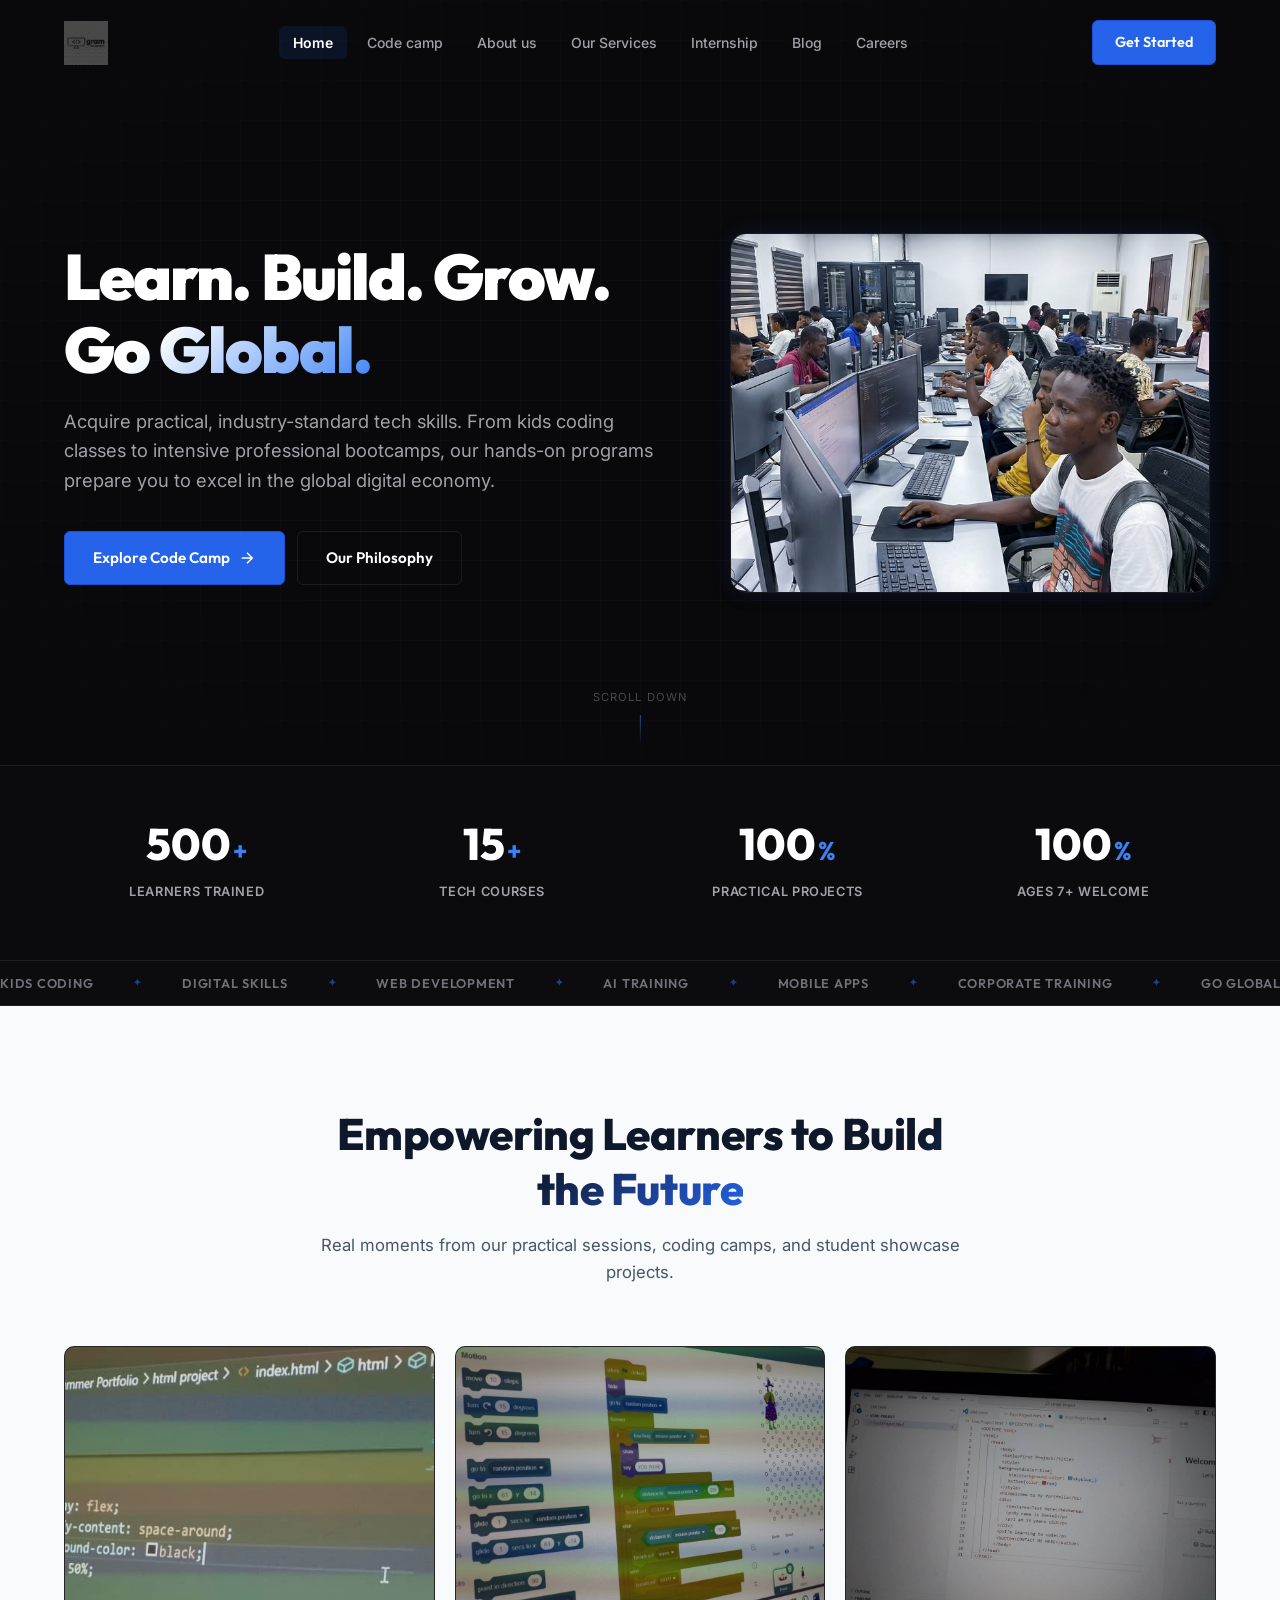
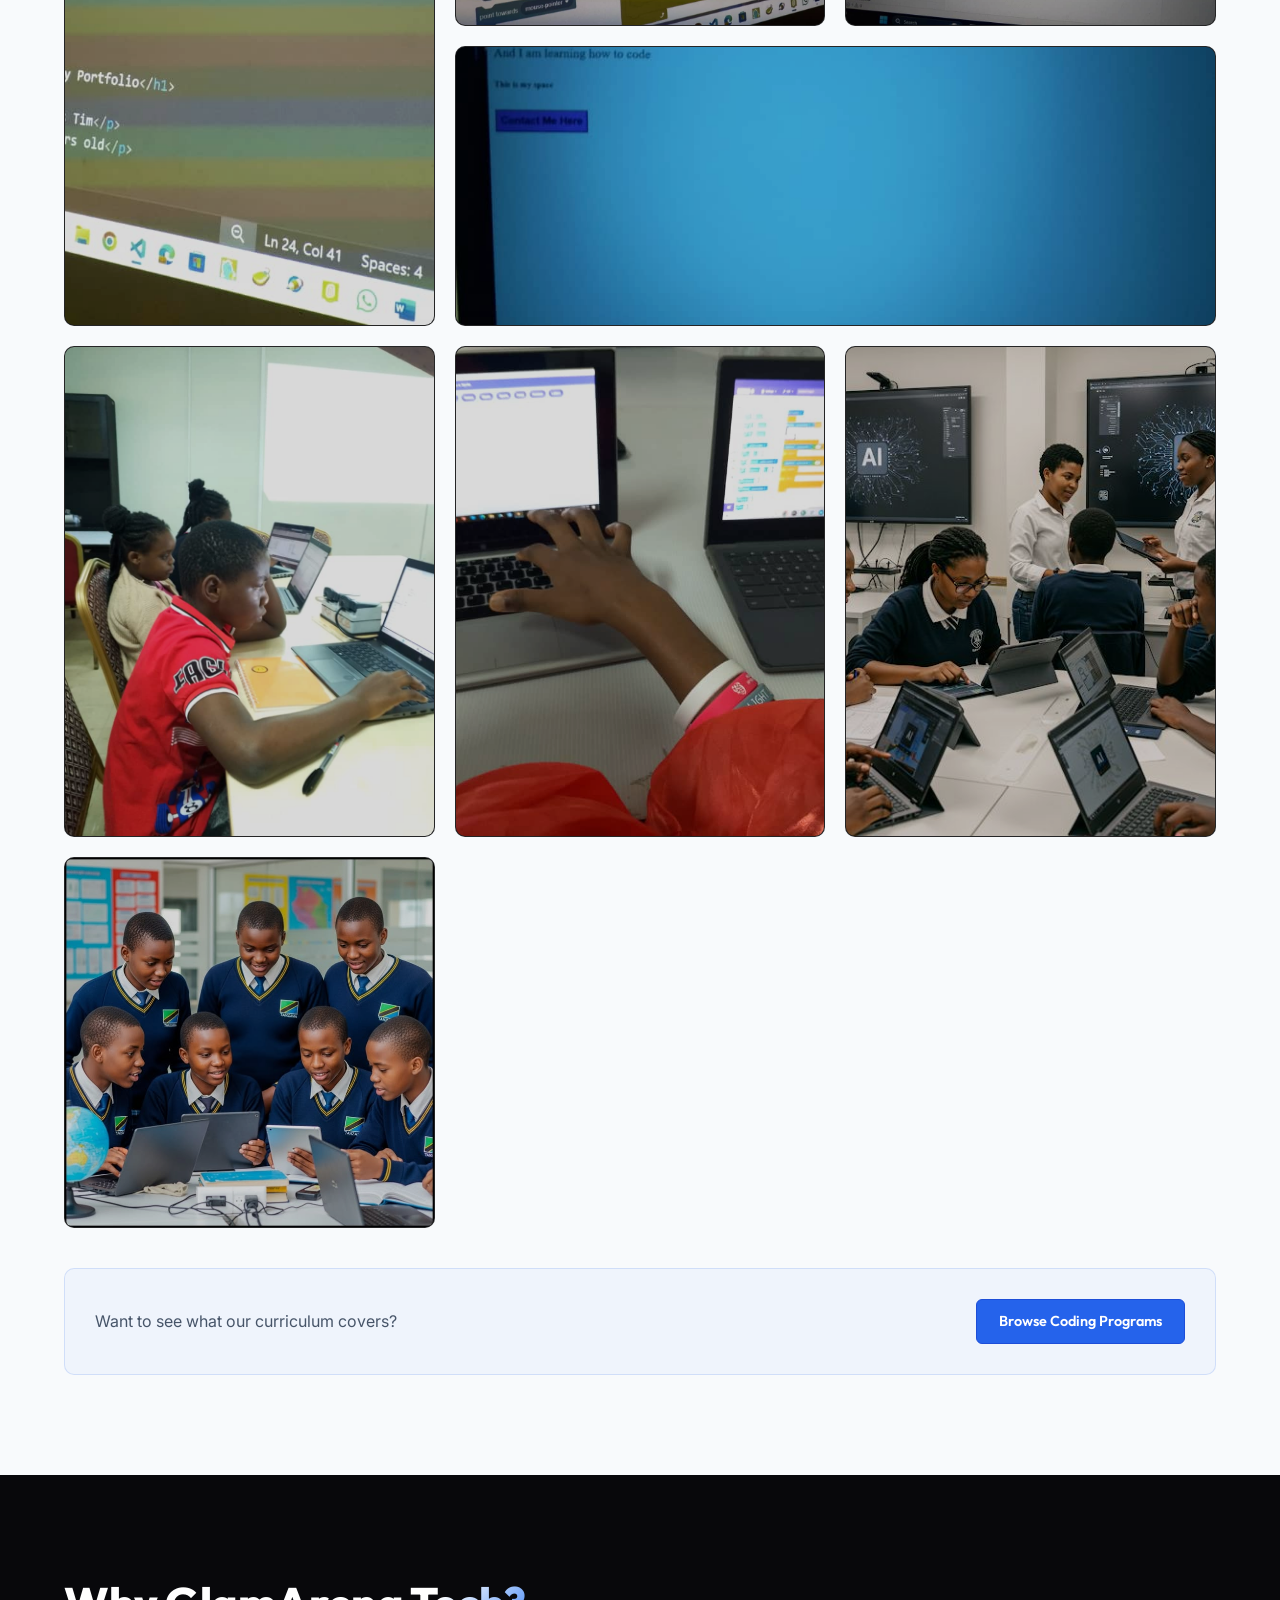
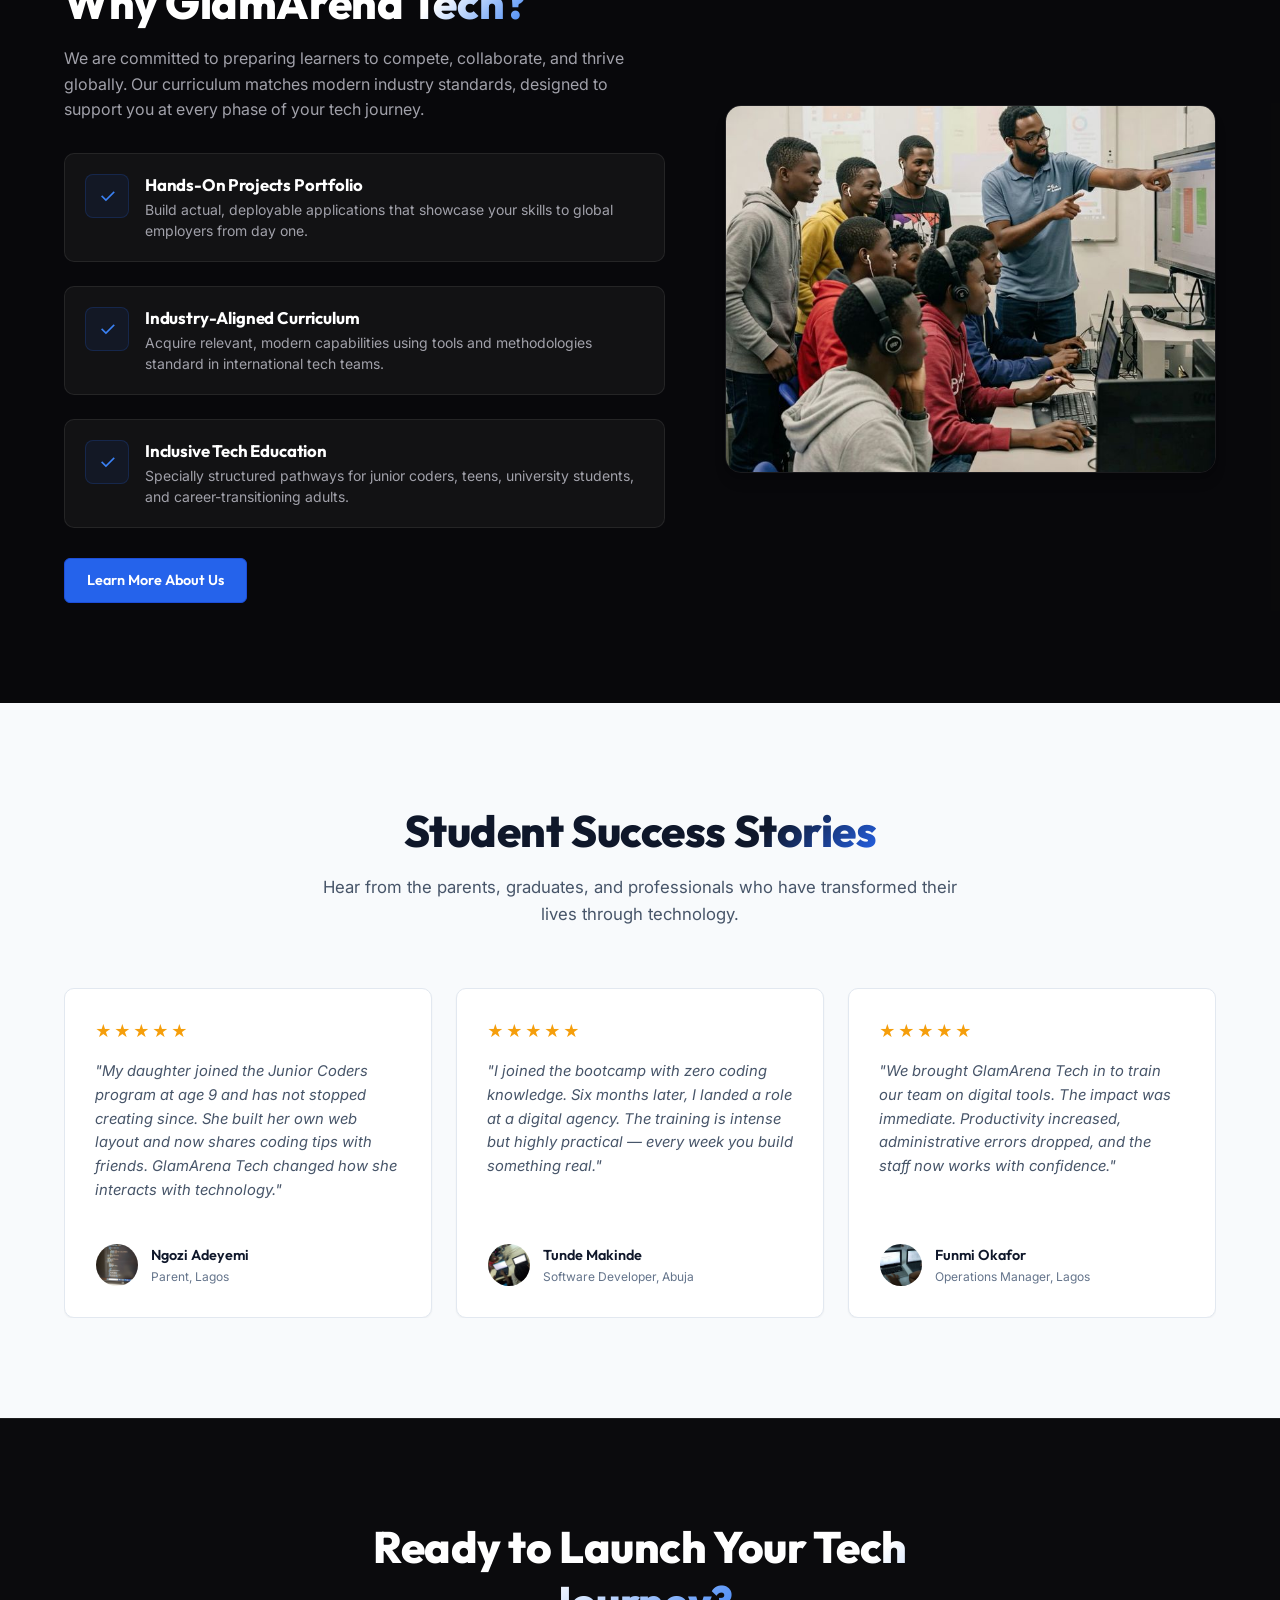
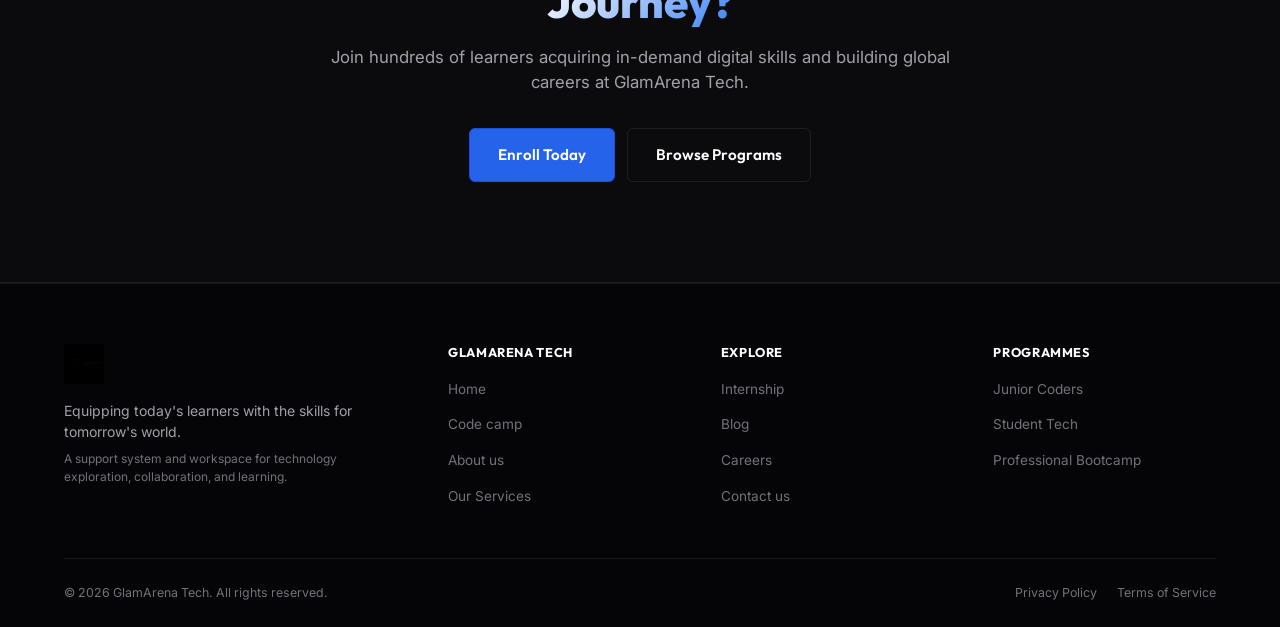
==== commit f6f94e5a: "refactor: update contact page content, refine UI elements, and add new site assets" ====
--- a/index.html
+++ b/index.html
@@ -3,11 +3,8 @@
 <head>
   <meta charset="UTF-8" />
   <meta name="viewport" content="width=device-width, initial-scale=1.0" />
-  <meta name="description" content="GlamArena Tech is a place where people of all ages can discover, learn, and grow through technology. Equipping today's learners with the skills for tomorrow's world." />
-  <title>GlamArena Tech | Home</title>
-  <link rel="preconnect" href="https://fonts.googleapis.com" />
-  <link rel="preconnect" href="https://fonts.gstatic.com" crossorigin />
-  <link href="https://fonts.googleapis.com/css2?family=Outfit:wght@300;400;500;600;700;800;900&family=Inter:wght@300;400;500;600&display=swap" rel="stylesheet" />
+  <meta name="description" content="GlamArena Tech is a premium tech education platform. Equipping today's learners with practical digital skills for tomorrow's world." />
+  <title>GlamArena Tech | Premium Tech Education Platform</title>
   <link rel="stylesheet" href="style.css" />
 </head>
 <body>
@@ -37,54 +34,28 @@
   <!-- ===== HERO ===== -->
   <section id="home" class="hero">
     <div class="hero-bg-grid"></div>
-    <div class="hero-orb hero-orb-1"></div>
-    <div class="hero-orb hero-orb-2"></div>
-    <div class="hero-orb hero-orb-3"></div>
-    <div class="hero-container">
-      <div class="hero-badge">
-        <span class="badge-dot"></span>
-        Welcome to GlamArena Tech
-      </div>
-      <h1 class="hero-title">
-        Learn. Create. Grow.<br />
-        <span class="gradient-text">Go Global.</span>
-      </h1>
-      <p class="hero-subtitle">
-        Welcome to GlamArena Tech, a place where people of all ages can discover, learn, and grow through technology. 
-        Whether you are a child exploring coding for the first time, a student looking to develop digital skills, 
-        or a professional ready to learn something new, you'll find a supportive environment designed to help you succeed.
-      </p>
-      <div class="hero-actions">
-        <a href="code-camp.html" class="btn btn-primary btn-lg">
-          Explore Code Camp
-          <svg width="18" height="18" viewBox="0 0 24 24" fill="none" stroke="currentColor" stroke-width="2"><path d="M5 12h14M12 5l7 7-7 7"/></svg>
-        </a>
-        <a href="about.html" class="btn btn-ghost btn-lg">
-          Our Vision
-        </a>
-      </div>
-      <p class="hero-tagline" style="margin-top: 2rem; margin-bottom: 2rem; font-size: 1.1rem; color: var(--accent-light); font-weight: 500; font-family: var(--font-main);">
-        GlamArena Tech &ndash; Equipping today&apos;s learners with the skills for tomorrow&apos;s world.
-      </p>
-      <div class="hero-stats">
-        <div class="stat-card">
-          <span class="stat-number" data-target="500">0</span><span class="stat-suffix">+</span>
-          <span class="stat-label">Learners Trained</span>
-        </div>
-        <div class="stat-divider"></div>
-        <div class="stat-card">
-          <span class="stat-number" data-target="15">0</span><span class="stat-suffix">+</span>
-          <span class="stat-label">Tech Courses</span>
-        </div>
-        <div class="stat-divider"></div>
-        <div class="stat-card">
-          <span class="stat-number" data-target="100">0</span><span class="stat-suffix">%</span>
-          <span class="stat-label">Practical Projects</span>
-        </div>
-        <div class="stat-divider"></div>
-        <div class="stat-card">
-          <span class="stat-number" data-target="100">0</span><span class="stat-suffix">%</span>
-          <span class="stat-label">All Ages Welcome</span>
+    <div class="container hero-container">
+      <div class="hero-content">
+        <h1 class="hero-title">
+          Learn. Build. Grow.<br />
+          <span class="gradient-text">Go Global.</span>
+        </h1>
+        <p class="hero-subtitle">
+          Acquire practical, industry-standard tech skills. From kids coding classes to intensive professional bootcamps, our hands-on programs prepare you to excel in the global digital economy.
+        </p>
+        <div class="hero-actions">
+          <a href="code-camp.html" class="btn btn-primary btn-lg">
+            Explore Code Camp
+            <svg width="18" height="18" viewBox="0 0 24 24" fill="none" stroke="currentColor" stroke-width="2"><path d="M5 12h14M12 5l7 7-7 7"/></svg>
+          </a>
+          <a href="about.html" class="btn btn-outline btn-lg">
+            Our Philosophy
+          </a>
+        </div>
+      </div>
+      <div class="hero-visual">
+        <div class="hero-image-wrapper">
+          <img src="assets/lab.jpg" alt="Students coding in GlamArena Tech computer lab" class="hero-img" />
         </div>
       </div>
     </div>
@@ -94,7 +65,37 @@
     </div>
   </section>
 
-  <!-- ===== MARQUEE ===== -->
+  <!-- ===== STATISTICS BANNER ===== -->
+  <section class="stats-section">
+    <div class="container stats-grid">
+      <div class="stat-card">
+        <div class="stat-number-wrapper">
+          <span class="stat-number" data-target="500">0</span><span class="stat-suffix">+</span>
+        </div>
+        <span class="stat-label">Learners Trained</span>
+      </div>
+      <div class="stat-card">
+        <div class="stat-number-wrapper">
+          <span class="stat-number" data-target="15">0</span><span class="stat-suffix">+</span>
+        </div>
+        <span class="stat-label">Tech Courses</span>
+      </div>
+      <div class="stat-card">
+        <div class="stat-number-wrapper">
+          <span class="stat-number" data-target="100">0</span><span class="stat-suffix">%</span>
+        </div>
+        <span class="stat-label">Practical Projects</span>
+      </div>
+      <div class="stat-card">
+        <div class="stat-number-wrapper">
+          <span class="stat-number" data-target="100">0</span><span class="stat-suffix">%</span>
+        </div>
+        <span class="stat-label">Ages 7+ Welcome</span>
+      </div>
+    </div>
+  </section>
+
+  <!-- ===== MARQUEE STRIP ===== -->
   <div class="marquee-strip">
     <div class="marquee-track">
       <span>Kids Coding</span><span class="marquee-dot">&#10022;</span>
@@ -105,6 +106,7 @@
       <span>Corporate Training</span><span class="marquee-dot">&#10022;</span>
       <span>Go Global</span><span class="marquee-dot">&#10022;</span>
       <span>Learn &amp; Grow</span><span class="marquee-dot">&#10022;</span>
+      <!-- Repeated for infinite scroll seamless track -->
       <span>Kids Coding</span><span class="marquee-dot">&#10022;</span>
       <span>Digital Skills</span><span class="marquee-dot">&#10022;</span>
       <span>Web Development</span><span class="marquee-dot">&#10022;</span>
@@ -120,12 +122,11 @@
   <section class="gallery section section-white">
     <div class="container">
       <div class="section-header">
-        <div class="section-tag">In Action</div>
-        <h2 class="section-title">Our Learners <span class="gradient-text">Building</span> the Future</h2>
-        <p class="section-subtitle">Real moments from our training sessions &mdash; where the next generation of tech leaders learn by doing</p>
+        <h2 class="section-title">Empowering Learners to <span class="gradient-text">Build the Future</span></h2>
+        <p class="section-subtitle">Real moments from our practical sessions, coding camps, and student showcase projects.</p>
       </div>
       <div class="gallery-grid">
-        <div class="gallery-item" data-label="HTML Class Session">
+        <div class="gallery-item gallery-item-tall" data-label="HTML Class Session">
           <img src="assets/children-html-1.jpeg" alt="Children learning HTML coding in class" loading="lazy" />
           <div class="gallery-overlay">
             <span class="gallery-tag">HTML &amp; CSS</span>
@@ -140,13 +141,13 @@
           </div>
         </div>
         <div class="gallery-item" data-label="Practical Programming">
-          <img src="assets/children-html-3.jpeg" alt="Kids typing real HTML code on laptop" loading="lazy" />
+          <img src="assets/children-html-3.jpeg" alt="Kids typing HTML code on a laptop" loading="lazy" />
           <div class="gallery-overlay">
             <span class="gallery-tag">Hands-on Practice</span>
             <p>Every student writes real code from day one under active mentorship.</p>
           </div>
         </div>
-        <div class="gallery-item" data-label="HTML Project Outcome">
+        <div class="gallery-item gallery-item-wide" data-label="HTML Project Outcome">
           <img src="assets/html-project-result.jpeg" alt="Screenshot of student HTML project result" loading="lazy" />
           <div class="gallery-overlay">
             <span class="gallery-tag">Student Showcase</span>
@@ -167,32 +168,62 @@
             <p>Learners coding scalable web pages and UI designs in high-focus environments.</p>
           </div>
         </div>
-      </div>
-    </div>
-  </section>
-
-  <!-- ===== HOME HIGHLIGHTS ===== -->
-  <section class="section" style="background: rgba(3, 14, 32, 0.4);">
-    <div class="container">
-      <div class="about-grid" style="align-items: center;">
-        <div class="about-content">
-          <div class="section-tag">Empowerment</div>
-          <h2 class="section-title">Why Choose <span class="gradient-text">GlamArena Tech?</span></h2>
-          <p class="about-text">At GlamArena Tech, our vision extends beyond our local community. We are committed to preparing learners to compete, collaborate, and thrive anywhere in the world. As we continue to grow, we look forward to welcoming learners from different backgrounds, connecting with global partners, and creating opportunities that reach far beyond our borders.</p>
-          <div class="about-features" style="margin-top: 2rem;">
-            <div class="about-feature"><div class="feature-check">&#10003;</div><span>Hands-on practice &amp; project portfolio</span></div>
-            <div class="about-feature"><div class="feature-check">&#10003;</div><span>Curriculum matching global industry standards</span></div>
-            <div class="about-feature"><div class="feature-check">&#10003;</div><span>Open to learners of all age groups</span></div>
-          </div>
-          <a href="about.html" class="btn btn-primary" style="margin-top: 1.5rem;">Learn More About Us</a>
-        </div>
-        <div class="about-visual">
-          <div class="about-img-wrapper" style="height: 380px;">
-            <div class="about-glow"></div>
-            <div class="about-img-box" style="border-radius: var(--radius-lg);">
-              <img src="assets/photo-3.jpg" alt="Learners collaborating in coding class" class="about-real-img" />
-            </div>
-          </div>
+        <div class="gallery-item" data-label="AI in the Classroom">
+          <img src="assets/147070744076659032.jpg" alt="School students learning AI concepts on laptops" loading="lazy" />
+          <div class="gallery-overlay">
+            <span class="gallery-tag">AI &amp; Machine Learning</span>
+            <p>Introducing the next generation to artificial intelligence through hands-on discovery.</p>
+          </div>
+        </div>
+        <div class="gallery-item gallery-item-tall" data-label="Collaborative Learning">
+          <img src="assets/Form One English Language For Secondary Schools Students Book With Grammar Exercises And Answers1.jpg" alt="School students collaborating with laptops and tablets" loading="lazy" />
+          <div class="gallery-overlay">
+            <span class="gallery-tag">Tech for Schools</span>
+            <p>Secondary school students engage with digital tools and collaborative tech-based projects.</p>
+          </div>
+        </div>
+      </div>
+      <div class="gallery-cta">
+        <p>Want to see what our curriculum covers?</p>
+        <a href="code-camp.html" class="btn btn-primary">Browse Coding Programs</a>
+      </div>
+    </div>
+  </section>
+
+  <!-- ===== WHY CHOOSE US ===== -->
+  <section class="section" style="background-color: rgba(9, 9, 11, 0.4);">
+    <div class="container why-us-grid">
+      <div class="why-us-content">
+        <h2 class="section-title">Why GlamArena <span class="gradient-text">Tech?</span></h2>
+        <p class="why-us-text">We are committed to preparing learners to compete, collaborate, and thrive globally. Our curriculum matches modern industry standards, designed to support you at every phase of your tech journey.</p>
+        <div class="why-us-list">
+          <div class="why-item">
+            <div class="why-icon">&#10003;</div>
+            <div>
+              <h4>Hands-On Projects Portfolio</h4>
+              <p>Build actual, deployable applications that showcase your skills to global employers from day one.</p>
+            </div>
+          </div>
+          <div class="why-item">
+            <div class="why-icon">&#10003;</div>
+            <div>
+              <h4>Industry-Aligned Curriculum</h4>
+              <p>Acquire relevant, modern capabilities using tools and methodologies standard in international tech teams.</p>
+            </div>
+          </div>
+          <div class="why-item">
+            <div class="why-icon">&#10003;</div>
+            <div>
+              <h4>Inclusive Tech Education</h4>
+              <p>Specially structured pathways for junior coders, teens, university students, and career-transitioning adults.</p>
+            </div>
+          </div>
+        </div>
+        <a href="about.html" class="btn btn-primary" style="margin-top: 30px; align-self: flex-start;">Learn More About Us</a>
+      </div>
+      <div class="why-us-visual">
+        <div class="why-image-box">
+          <img src="assets/Learning digital skills.jpg" alt="Mentor teaching students digital skills in a classroom" class="why-real-img" />
         </div>
       </div>
     </div>
@@ -202,34 +233,55 @@
   <section class="testimonials section section-white">
     <div class="container">
       <div class="section-header">
-        <div class="section-tag">Testimonials</div>
-        <h2 class="section-title">What Our <span class="gradient-text">Learners Say</span></h2>
-        <p class="section-subtitle">Real feedback from children, students, and professionals who trained with us</p>
-      </div>
-      <div class="testimonials-grid">
-        <div class="testimonial-card">
-          <div class="testimonial-stars">&#9733;&#9733;&#9733;&#9733;&#9733;</div>
-          <p class="testimonial-text">"My daughter joined the Junior Coders program at age 9 and has not stopped creating since. She has built her own website and is now teaching her friends how to code. GlamArena Tech changed how she sees technology."</p>
-          <div class="testimonial-author">
-            <div class="author-avatar" style="background: linear-gradient(135deg, #1a4fd6, #f0a500);">NA</div>
-            <div><strong>Ngozi Adeyemi</strong><span>Parent, Lagos</span></div>
-          </div>
-        </div>
-        <div class="testimonial-card testimonial-featured">
-          <div class="testimonial-stars">&#9733;&#9733;&#9733;&#9733;&#9733;</div>
-          <p class="testimonial-text">"I came into the Professional Bootcamp with zero coding knowledge. Six months later, I landed a junior web developer role at a digital agency. The training is intense but so practical &mdash; every week you are building something real."</p>
-          <div class="testimonial-author">
-            <div class="author-avatar" style="background: linear-gradient(135deg, #f0a500, #1e40af);">TM</div>
-            <div><strong>Tunde Makinde</strong><span>Junior Web Developer, Abuja</span></div>
-          </div>
-        </div>
-        <div class="testimonial-card">
-          <div class="testimonial-stars">&#9733;&#9733;&#9733;&#9733;&#9733;</div>
-          <p class="testimonial-text">"We brought GlamArena Tech in to train our entire administrative team. The impact was immediate &mdash; staff productivity improved, we reduced errors, and the team now uses digital tools confidently every day."</p>
-          <div class="testimonial-author">
-            <div class="author-avatar" style="background: linear-gradient(135deg, #1239a8, #fbbf24);">FO</div>
-            <div><strong>Funmi Okafor</strong><span>Operations Manager, Lagos</span></div>
-          </div>
+        <h2 class="section-title">Student Success <span class="gradient-text">Stories</span></h2>
+        <p class="section-subtitle">Hear from the parents, graduates, and professionals who have transformed their lives through technology.</p>
+      </div>
+      <div class="testimonials-carousel-wrapper">
+        <div class="testimonials-grid">
+          <div class="testimonial-card">
+            <div>
+              <div class="testimonial-stars">&#9733;&#9733;&#9733;&#9733;&#9733;</div>
+              <p class="testimonial-text">"My daughter joined the Junior Coders program at age 9 and has not stopped creating since. She built her own web layout and now shares coding tips with friends. GlamArena Tech changed how she interacts with technology."</p>
+            </div>
+            <div class="testimonial-author">
+              <img src="assets/photo-2.jpg" alt="Ngozi Adeyemi" class="author-avatar-img" />
+              <div class="author-info">
+                <strong>Ngozi Adeyemi</strong>
+                <span>Parent, Lagos</span>
+              </div>
+            </div>
+          </div>
+          <div class="testimonial-card">
+            <div>
+              <div class="testimonial-stars">&#9733;&#9733;&#9733;&#9733;&#9733;</div>
+              <p class="testimonial-text">"I joined the bootcamp with zero coding knowledge. Six months later, I landed a role at a digital agency. The training is intense but highly practical — every week you build something real."</p>
+            </div>
+            <div class="testimonial-author">
+              <img src="assets/photo-4.jpg" alt="Tunde Makinde" class="author-avatar-img" />
+              <div class="author-info">
+                <strong>Tunde Makinde</strong>
+                <span>Software Developer, Abuja</span>
+              </div>
+            </div>
+          </div>
+          <div class="testimonial-card">
+            <div>
+              <div class="testimonial-stars">&#9733;&#9733;&#9733;&#9733;&#9733;</div>
+              <p class="testimonial-text">"We brought GlamArena Tech in to train our team on digital tools. The impact was immediate. Productivity increased, administrative errors dropped, and the staff now works with confidence."</p>
+            </div>
+            <div class="testimonial-author">
+              <img src="assets/photo-6.jpg" alt="Funmi Okafor" class="author-avatar-img" />
+              <div class="author-info">
+                <strong>Funmi Okafor</strong>
+                <span>Operations Manager, Lagos</span>
+              </div>
+            </div>
+          </div>
+        </div>
+        <div class="carousel-dots">
+          <button class="carousel-dot active" aria-label="Slide 1"></button>
+          <button class="carousel-dot" aria-label="Slide 2"></button>
+          <button class="carousel-dot" aria-label="Slide 3"></button>
         </div>
       </div>
     </div>
@@ -237,16 +289,13 @@
 
   <!-- ===== CTA ===== -->
   <section class="cta-section section">
-    <div class="cta-orb-1"></div>
-    <div class="cta-orb-2"></div>
     <div class="container">
       <div class="cta-inner">
-        <div class="section-tag" style="margin: 0 auto 1.5rem;">Start Your Journey</div>
-        <h2 class="cta-title">Ready to Learn &amp; Grow?<br /><span class="gradient-text">Your Journey Starts Here</span></h2>
-        <p class="cta-subtitle">Join hundreds of learners exploring code, web, AI, and digital skills at GlamArena Tech.</p>
+        <h2 class="cta-title">Ready to Launch Your <span class="gradient-text">Tech Journey?</span></h2>
+        <p class="cta-subtitle">Join hundreds of learners acquiring in-demand digital skills and building global careers at GlamArena Tech.</p>
         <div class="cta-actions">
           <a href="contact.html" class="btn btn-primary btn-lg">Enroll Today</a>
-          <a href="code-camp.html" class="btn btn-ghost btn-lg">View Code Camp</a>
+          <a href="code-camp.html" class="btn btn-outline btn-lg">Browse Programs</a>
         </div>
       </div>
     </div>
@@ -254,7 +303,6 @@
 
   <!-- ===== FOOTER ===== -->
   <footer class="footer">
-    <div class="footer-glow"></div>
     <div class="container">
       <div class="footer-grid">
         <div class="footer-brand">
@@ -262,7 +310,7 @@
             <img src="assets/logo-combined.png" alt="GlamArena Tech Logo" class="logo-img" />
           </a>
           <p class="footer-tagline">Equipping today's learners with the skills for tomorrow's world.</p>
-          <p class="footer-copy">A place where people of all ages can discover, learn, and grow through technology.</p>
+          <p class="footer-copy">A support system and workspace for technology exploration, collaboration, and learning.</p>
         </div>
         <div class="footer-col">
           <h4>GlamArena Tech</h4>
--- a/style.css
+++ b/style.css
@@ -1,245 +1,292 @@
-/* ============================================
-   NEXGEN TECHNOLOGIES — PREMIUM CSS
-   Color Palette: Royal Blue + Gold
-   ============================================ */
+/* ==========================================================================
+   GLAMARENA TECH — PREMIUM DESIGN SYSTEM & STYLESHEET
+   Professional Tech Education Platform Aesthetics (Outfit + Inter Fonts)
+   ========================================================================== */
+
+@import url('https://fonts.googleapis.com/css2?family=Outfit:wght@300;400;500;600;700;800;900&family=Inter:wght@300;400;500;600;700&display=swap');
 
 :root {
+  /* Colors */
   --primary: #2563eb;
+  --primary-hover: #1d4ed8;
   --primary-light: #3b82f6;
-  --primary-dark: #1d4ed8;
-  --accent: #2563eb;
-  --accent-light: #3b82f6;
-  --accent-dark: #1d4ed8;
+  --accent: #f59e0b;
+  --accent-hover: #d97706;
   --white: #ffffff;
   --white-soft: #f8fafc;
-  --bg-dark: #0a0a0c;
-  --bg-card: #121214;
-  --bg-card-hover: #18181b;
-  --bg-border: rgba(255, 255, 255, 0.08);
-  --text-primary: #ffffff;
-  --text-secondary: #94a3b8;
-  --text-muted: #64748b;
-  --gradient-main: #2563eb;
-  --gradient-hero: #ffffff;
-  --gradient-gold: #3b82f6;
-  --shadow-glow: none;
-  --shadow-gold: none;
-  --shadow-card: 0 4px 12px rgba(0, 0, 0, 0.2);
+  
+  /* Dark Mode Palette */
+  --bg-dark: #09090b;
+  --bg-card-dark: #121214;
+  --bg-card-hover-dark: #18181b;
+  --border-dark: rgba(255, 255, 255, 0.08);
+  --text-primary-dark: #ffffff;
+  --text-secondary-dark: #a1a1aa;
+  --text-muted-dark: #71717a;
+  
+  /* Light Mode Palette */
+  --bg-light: #f8fafc;
+  --bg-card-light: #ffffff;
+  --bg-card-hover-light: #f1f5f9;
+  --border-light: #e2e8f0;
+  --text-primary-light: #0f172a;
+  --text-secondary-light: #475569;
+  --text-muted-light: #64748b;
+  
+  /* Borders and Shadow Rules */
   --radius-sm: 6px;
-  --radius-md: 8px;
-  --radius-lg: 12px;
-  --radius-xl: 16px;
-  --transition: all 0.2s ease-in-out;
+  --radius-md: 10px;
+  --radius-lg: 16px;
+  --radius-xl: 24px;
+  --shadow-sm: 0 1px 2px 0 rgba(0, 0, 0, 0.05);
+  --shadow-md: 0 4px 6px -1px rgba(0, 0, 0, 0.1), 0 2px 4px -1px rgba(0, 0, 0, 0.06);
+  --shadow-lg: 0 10px 15px -3px rgba(0, 0, 0, 0.1), 0 4px 6px -2px rgba(0, 0, 0, 0.05);
+  --shadow-glow: 0 0 20px rgba(37, 99, 235, 0.15);
+  --transition: all 0.3s cubic-bezier(0.4, 0, 0.2, 1);
+  
+  /* Fonts */
   --font-main: 'Outfit', sans-serif;
   --font-body: 'Inter', sans-serif;
 }
 
-*, *::before, *::after { box-sizing: border-box; margin: 0; padding: 0; }
-
-html { scroll-behavior: smooth; font-size: 16px; }
+/* ==========================================================================
+   BASE & RESET STYLES
+   ========================================================================== */
+*, *::before, *::after {
+  box-sizing: border-box;
+  margin: 0;
+  padding: 0;
+}
+
+html {
+  scroll-behavior: smooth;
+  font-size: 16px;
+  -webkit-font-smoothing: antialiased;
+  -moz-osx-font-smoothing: grayscale;
+}
 
 body {
   font-family: var(--font-body);
   background-color: var(--bg-dark);
-  color: var(--white);
+  color: var(--text-primary-dark);
   line-height: 1.6;
   overflow-x: hidden;
 }
 
-/* ========== TYPOGRAPHY ========== */
-h1, h2, h3, h4, h5 {
+/* Scrollbar Customization */
+::-webkit-scrollbar {
+  width: 10px;
+}
+::-webkit-scrollbar-track {
+  background: var(--bg-dark);
+}
+::-webkit-scrollbar-thumb {
+  background: #27272a;
+  border-radius: 5px;
+  border: 2px solid var(--bg-dark);
+}
+::-webkit-scrollbar-thumb:hover {
+  background: #3f3f46;
+}
+
+/* ==========================================================================
+   TYPOGRAPHY & UTILITIES
+   ========================================================================== */
+h1, h2, h3, h4, h5, h6 {
   font-family: var(--font-main);
   font-weight: 700;
-  line-height: 1.2;
+  color: var(--white);
+  line-height: 1.25;
+  letter-spacing: -0.01em;
+}
+
+p {
+  color: var(--text-secondary-dark);
 }
 
 .gradient-text {
-  color: var(--primary);
-  background: none;
-  -webkit-background-clip: initial;
-  -webkit-text-fill-color: initial;
-  background-clip: initial;
-}
-
-/* ========== LAYOUT ========== */
+  background: linear-gradient(135deg, var(--white) 30%, var(--primary-light) 100%);
+  -webkit-background-clip: text;
+  -webkit-text-fill-color: transparent;
+  background-clip: text;
+}
+
 .container {
   max-width: 1200px;
   margin: 0 auto;
   padding: 0 24px;
 }
 
-.section { padding: 120px 0; }
-
-/* ========== WHITE SECTION THEME ========== */
-.section-white {
-  background: #f8fafc !important;
-}
-.section-white .section-title,
-.section-white h1, .section-white h2,
-.section-white h3, .section-white h4 {
-  color: #0f172a !important;
-  -webkit-text-fill-color: #0f172a !important;
-}
-.section-white .gradient-text {
-  color: var(--primary) !important;
-  background: none !important;
-  -webkit-background-clip: initial !important;
-  -webkit-text-fill-color: initial !important;
-  background-clip: initial !important;
-}
-.section-white .section-subtitle,
-.section-white .about-text,
-.section-white p {
-  color: #475569 !important;
-}
-.section-white .section-tag {
+.section {
+  padding: 100px 0;
+}
+
+/* Section tags & headers */
+.section-header {
+  text-align: center;
+  max-width: 650px;
+  margin: 0 auto 60px;
+}
+
+.section-tag {
+  display: inline-flex;
+  align-items: center;
   background: rgba(37, 99, 235, 0.08);
   border: 1px solid rgba(37, 99, 235, 0.2);
-  color: var(--primary);
-}
+  color: var(--primary-light);
+  padding: 6px 16px;
+  border-radius: 100px;
+  font-size: 0.75rem;
+  font-weight: 600;
+  letter-spacing: 0.05em;
+  text-transform: uppercase;
+  margin-bottom: 1rem;
+}
+
+.section-title {
+  font-size: clamp(2rem, 3.5vw, 2.75rem);
+  margin-bottom: 1rem;
+  font-weight: 800;
+}
+
+.section-subtitle {
+  font-size: 1.05rem;
+  color: var(--text-secondary-dark);
+  line-height: 1.6;
+}
+
+/* ==========================================================================
+   LIGHT SECTION THEME
+   ========================================================================== */
+.section-white {
+  background-color: var(--bg-light) !important;
+  color: var(--text-primary-light);
+}
+
+.section-white h1, 
+.section-white h2, 
+.section-white h3, 
+.section-white h4,
+.section-white .section-title {
+  color: var(--text-primary-light) !important;
+}
+
+.section-white p, 
+.section-white .section-subtitle,
+.section-white .testimonial-text,
+.section-white .service-desc,
+.section-white .program-card p {
+  color: var(--text-secondary-light) !important;
+}
+
+.section-white .gradient-text {
+  background: linear-gradient(135deg, var(--text-primary-light) 30%, var(--primary) 100%);
+  -webkit-background-clip: text;
+  -webkit-text-fill-color: transparent;
+  background-clip: text;
+}
+
+.section-white .section-tag {
+  background: rgba(37, 99, 235, 0.06) !important;
+  border-color: rgba(37, 99, 235, 0.15) !important;
+  color: var(--primary) !important;
+}
+
+/* Cards inside light sections */
 .section-white .service-card,
 .section-white .program-card,
 .section-white .testimonial-card,
 .section-white .metric-card,
 .section-white .why-item {
-  background: #ffffff !important;
-  border: 1px solid #e2e8f0 !important;
-  box-shadow: 0 1px 3px rgba(0, 0, 0, 0.05) !important;
-}
+  background: var(--bg-card-light) !important;
+  border: 1px solid var(--border-light) !important;
+  box-shadow: var(--shadow-sm) !important;
+}
+
 .section-white .service-card:hover,
 .section-white .program-card:hover,
-.section-white .metric-card:hover {
-  background: #ffffff !important;
+.section-white .metric-card:hover,
+.section-white .testimonial-card:hover {
+  background: var(--bg-card-hover-light) !important;
   border-color: #cbd5e1 !important;
-  box-shadow: 0 4px 12px rgba(0, 0, 0, 0.05) !important;
-}
-.section-white .service-title,
-.section-white .program-card h3,
-.section-white .metric-val,
+  box-shadow: var(--shadow-md) !important;
+}
+
+.section-white .service-number {
+  color: var(--primary) !important;
+}
+
 .section-white .why-item h4,
-.section-white .testimonial-card strong,
-.section-white strong {
-  color: #0f172a !important;
-}
-.section-white .service-desc,
-.section-white .service-number,
-.section-white .metric-label,
-.section-white .stat-label,
-.section-white .program-meta span,
-.section-white .why-item p,
-.section-white .testimonial-text {
-  color: #475569 !important;
-}
-.section-white .service-link { color: var(--primary) !important; }
-.section-white .about-feature span { color: #1e293b !important; }
-.section-white .feature-check {
-  background: var(--primary) !important;
-  color: #ffffff !important;
-  border: none !important;
-}
-.section-white .program-topics li { color: #475569 !important; }
-.section-white .program-topics li::before { background: var(--primary) !important; }
+.section-white .testimonial-author strong,
+.section-white .program-card h3 {
+  color: var(--text-primary-light) !important;
+}
+
+.section-white .testimonial-author span,
+.section-white .program-meta span {
+  color: var(--text-muted-light) !important;
+}
+
 .section-white .btn-outline {
-  border-color: #cbd5e1 !important;
-  color: #334155 !important;
-}
+  border-color: var(--border-light) !important;
+  color: var(--text-secondary-light) !important;
+}
+
 .section-white .btn-outline:hover {
-  background: #f1f5f9 !important;
-  color: #0f172a !important;
-  border-color: #94a3b8 !important;
-}
-.section-white .author-avatar { opacity: 1; }
-.section-white .testimonial-stars { color: #eab308; }
-.section-white .testimonial-card strong,
-.section-white .testimonial-author strong { color: #0f172a !important; }
-.section-white .testimonial-author span { color: #64748b !important; }
+  background: var(--bg-card-hover-light) !important;
+  color: var(--text-primary-light) !important;
+}
+
 .section-white .contact-form {
-  background: #ffffff !important;
-  border-color: #e2e8f0 !important;
-  box-shadow: 0 1px 3px rgba(0, 0, 0, 0.05) !important;
-}
+  background: var(--bg-card-light) !important;
+  border-color: var(--border-light) !important;
+}
+
 .section-white .form-group label {
-  color: #334155 !important;
-}
+  color: var(--text-secondary-light) !important;
+}
+
 .section-white .form-group input,
 .section-white .form-group select,
 .section-white .form-group textarea {
-  background: #ffffff !important;
-  border-color: #cbd5e1 !important;
-  color: #0f172a !important;
-}
+  background: var(--bg-card-light) !important;
+  border-color: var(--border-light) !important;
+  color: var(--text-primary-light) !important;
+}
+
 .section-white .form-group input:focus,
 .section-white .form-group select:focus,
 .section-white .form-group textarea:focus {
   border-color: var(--primary) !important;
-  background: #ffffff !important;
   box-shadow: 0 0 0 1px var(--primary) !important;
 }
-.section-white .form-group select option {
-  background: #ffffff !important;
-  color: #0f172a !important;
-}
-.section-white .form-group input::placeholder,
-.section-white .form-group textarea::placeholder {
-  color: #94a3b8 !important;
-}
+
 .section-white .social-btn {
-  background: #ffffff !important;
-  border-color: #e2e8f0 !important;
-  color: #475569 !important;
-}
+  background: var(--bg-card-light) !important;
+  border-color: var(--border-light) !important;
+  color: var(--text-secondary-light) !important;
+}
+
 .section-white .social-btn:hover {
-  background: #f1f5f9 !important;
-  border-color: #cbd5e1 !important;
-  color: #0f172a !important;
-}
-/* ========================================= */
-
-.section-header {
-  text-align: center;
-  max-width: 700px;
-  margin: 0 auto 80px;
-}
-
-.section-tag {
-  display: inline-flex;
-  align-items: center;
-  gap: 8px;
-  background: rgba(240, 165, 0, 0.12);
-  border: 1px solid rgba(240, 165, 0, 0.45);
-  color: var(--accent-light);
-  padding: 6px 18px;
-  border-radius: 100px;
-  font-size: 0.8rem;
-  font-weight: 600;
-  letter-spacing: 0.08em;
-  text-transform: uppercase;
-  margin-bottom: 1.2rem;
-}
-
-.section-title {
-  font-size: clamp(2rem, 4vw, 3rem);
-  color: var(--white);
-  margin-bottom: 1.2rem;
-}
-
-.section-subtitle {
-  font-size: 1.1rem;
-  color: var(--text-secondary);
-  line-height: 1.7;
-}
-
-/* ========== BUTTONS ========== */
+  background: var(--bg-card-hover-light) !important;
+  border-color: var(--primary) !important;
+  color: var(--primary) !important;
+}
+
+/* ==========================================================================
+   BUTTONS
+   ========================================================================== */
 .btn {
   display: inline-flex;
   align-items: center;
+  justify-content: center;
   gap: 8px;
   font-family: var(--font-main);
   font-weight: 600;
-  font-size: 0.95rem;
-  padding: 12px 28px;
+  font-size: 0.9rem;
+  padding: 10px 22px;
   border-radius: var(--radius-sm);
-  border: none;
+  border: 1px solid transparent;
   cursor: pointer;
   text-decoration: none;
   transition: var(--transition);
@@ -247,41 +294,52 @@
 }
 
 .btn-primary {
-  background: var(--primary);
-  color: #fff;
-  border: 1px solid var(--primary-dark);
-}
+  background-color: var(--primary);
+  color: var(--white);
+  border-color: var(--primary-hover);
+}
+
 .btn-primary:hover {
-  background: var(--primary-dark);
+  background-color: var(--primary-hover);
   transform: translateY(-1px);
 }
 
 .btn-outline {
-  background: transparent;
-  color: var(--text-primary);
-  border: 1px solid rgba(255, 255, 255, 0.15);
-}
+  background-color: transparent;
+  color: var(--text-primary-dark);
+  border-color: var(--border-dark);
+}
+
 .btn-outline:hover {
-  background: rgba(255, 255, 255, 0.05);
-  border-color: rgba(255, 255, 255, 0.25);
+  background-color: rgba(255, 255, 255, 0.05);
+  border-color: rgba(255, 255, 255, 0.15);
   transform: translateY(-1px);
 }
 
 .btn-ghost {
-  background: transparent;
-  color: var(--text-secondary);
-  border: 1px solid rgba(255, 255, 255, 0.1);
-}
+  background-color: transparent;
+  color: var(--text-secondary-dark);
+  border-color: transparent;
+}
+
 .btn-ghost:hover {
-  background: rgba(255, 255, 255, 0.05);
+  background-color: rgba(255, 255, 255, 0.05);
   color: var(--white);
   transform: translateY(-1px);
 }
 
-.btn-lg { padding: 16px 36px; font-size: 1rem; }
-.btn-full { width: 100%; justify-content: center; }
-
-/* ========== NAVBAR ========== */
+.btn-lg {
+  padding: 14px 28px;
+  font-size: 0.95rem;
+}
+
+.btn-full {
+  width: 100%;
+}
+
+/* ==========================================================================
+   NAVIGATION
+   ========================================================================== */
 .navbar {
   position: fixed;
   top: 0;
@@ -289,13 +347,16 @@
   right: 0;
   z-index: 1000;
   padding: 20px 0;
+  background-color: transparent;
   transition: var(--transition);
 }
 
 .navbar.scrolled {
-  background: #0a0a0c;
-  border-bottom: 1px solid rgba(255, 255, 255, 0.08);
-  padding: 14px 0;
+  background-color: rgba(9, 9, 11, 0.85);
+  backdrop-filter: blur(12px);
+  -webkit-backdrop-filter: blur(12px);
+  border-bottom: 1px solid var(--border-dark);
+  padding: 12px 0;
 }
 
 .nav-container {
@@ -304,414 +365,710 @@
   padding: 0 24px;
   display: flex;
   align-items: center;
-  gap: 40px;
+  justify-content: space-between;
 }
 
 .nav-logo {
   display: flex;
   align-items: center;
-  gap: 10px;
   text-decoration: none;
-  font-family: var(--font-main);
-  font-weight: 800;
-  font-size: 1.5rem;
-  color: var(--white);
-  flex-shrink: 0;
-}
-
-.logo-icon {
-  font-size: 1.3rem;
-  background: var(--gradient-main);
-  -webkit-background-clip: text;
-  -webkit-text-fill-color: transparent;
-  background-clip: text;
-}
-
-.logo-accent { color: var(--accent); -webkit-text-fill-color: var(--accent); }
+}
+
+.logo-img {
+  height: 44px;
+  width: auto;
+  object-fit: contain;
+  display: block;
+  transition: var(--transition);
+  /* SVG logo inherits color; default to white for dark navbar */
+  color: #ffffff;
+  filter: none;
+}
+
+.logo-img:hover {
+  transform: scale(1.02);
+  opacity: 0.9;
+}
+
+/* Make logo dark in white/light footer context */
+.footer .logo-img {
+  color: #09090b;
+  filter: brightness(0);
+}
 
 .nav-links {
   display: flex;
   align-items: center;
-  gap: 8px;
+  gap: 6px;
   list-style: none;
-  margin-left: auto;
 }
 
 .nav-link {
-  color: var(--text-secondary);
+  color: var(--text-secondary-dark);
   text-decoration: none;
   font-weight: 500;
-  font-size: 0.9rem;
+  font-size: 0.875rem;
   padding: 8px 14px;
   border-radius: var(--radius-sm);
   transition: var(--transition);
 }
-.nav-link:hover { color: var(--white); background: rgba(255,255,255,0.06); }
-
-.nav-cta { margin-left: 12px; }
+
+.nav-link:hover {
+  color: var(--white);
+  background-color: rgba(255, 255, 255, 0.05);
+}
+
+.nav-link.active {
+  color: var(--white) !important;
+  background-color: rgba(37, 99, 235, 0.12) !important;
+  font-weight: 600;
+}
 
 .hamburger {
   display: none;
   flex-direction: column;
-  gap: 5px;
+  justify-content: space-between;
+  width: 24px;
+  height: 18px;
   background: none;
   border: none;
   cursor: pointer;
-  padding: 8px;
-  margin-left: auto;
-}
+  z-index: 1001;
+}
+
 .hamburger span {
   display: block;
-  width: 24px;
+  width: 100%;
   height: 2px;
-  background: var(--text-primary);
+  background-color: var(--white);
   border-radius: 2px;
   transition: var(--transition);
 }
 
-/* ========== HERO ========== */
+/* ==========================================================================
+   HERO SECTION
+   ========================================================================== */
 .hero {
-  min-height: 100vh;
+  min-height: 85vh;
   position: relative;
   display: flex;
   align-items: center;
-  justify-content: center;
   overflow: hidden;
-  padding: 140px 24px 60px;
+  padding: 140px 0 80px;
 }
 
 .hero-bg-grid {
-  position: absolute;
-  inset: 0;
-  background-image:
-    linear-gradient(rgba(255, 255, 255, 0.03) 1px, transparent 1px),
-    linear-gradient(90deg, rgba(255, 255, 255, 0.03) 1px, transparent 1px);
-  background-size: 50px 50px;
-  mask-image: radial-gradient(ellipse at center, black 40%, transparent 80%);
-}
-
-.hero-orb {
-  display: none;
-}
-.hero-orb-1, .hero-orb-2, .hero-orb-3 {
-  display: none;
-}
-
-.hero-container {
-  position: relative;
-  z-index: 2;
-  text-align: center;
-  max-width: 900px;
-  margin: 0 auto;
-}
-
-.hero-badge {
-  display: inline-flex;
-  align-items: center;
-  gap: 10px;
-  background: rgba(240, 165, 0, 0.12);
-  border: 1px solid rgba(240, 165, 0, 0.4);
-  color: var(--accent-light);
-  padding: 8px 20px;
-  border-radius: 100px;
-  font-size: 0.85rem;
-  font-weight: 500;
-  margin-bottom: 2rem;
-  backdrop-filter: blur(10px);
-}
-
-.badge-dot {
-  width: 8px;
-  height: 8px;
-  background: #22c55e;
-  border-radius: 50%;
-  animation: pulse 2s ease-in-out infinite;
-}
-
-@keyframes pulse {
-  0%, 100% { opacity: 1; transform: scale(1); }
-  50% { opacity: 0.6; transform: scale(1.3); }
-}
-
-.hero-title {
-  font-size: clamp(3rem, 6vw, 5.5rem);
-  font-weight: 900;
-  line-height: 1.08;
-  margin-bottom: 1.8rem;
-  letter-spacing: -0.02em;
-}
-
-.hero-subtitle {
-  font-size: clamp(1.05rem, 2vw, 1.25rem);
-  color: var(--text-secondary);
-  max-width: 680px;
-  margin: 0 auto 3rem;
-  line-height: 1.8;
-}
-
-.hero-actions {
-  display: flex;
-  gap: 16px;
-  justify-content: center;
-  flex-wrap: wrap;
-  margin-bottom: 4rem;
-}
-
-.hero-stats {
-  display: flex;
-  align-items: center;
-  justify-content: center;
-  background: #121214;
-  border: 1px solid rgba(255, 255, 255, 0.08);
-  border-radius: var(--radius-lg);
-  padding: 24px 32px;
-  flex-wrap: wrap;
-}
-
-.stat-card {
-  display: flex;
-  flex-direction: column;
-  align-items: center;
-  padding: 0 32px;
-  position: relative;
-}
-
-.stat-number {
-  font-family: var(--font-main);
-  font-size: 2.5rem;
-  font-weight: 800;
-  color: var(--white);
-}
-
-.stat-suffix {
-  font-family: var(--font-main);
-  font-size: 1.5rem;
-  font-weight: 700;
-  color: var(--accent);
-  position: relative;
-  top: -8px;
-}
-
-.stat-label {
-  font-size: 0.8rem;
-  color: var(--text-secondary);
-  text-transform: uppercase;
-  letter-spacing: 0.05em;
-  font-weight: 500;
-  margin-top: 4px;
-}
-
-.stat-divider {
-  width: 1px;
-  height: 50px;
-  background: rgba(26, 86, 219, 0.3);
-}
-
-.hero-scroll-indicator {
-  position: absolute;
-  bottom: 40px;
-  left: 50%;
-  transform: translateX(-50%);
-  display: flex;
-  flex-direction: column;
-  align-items: center;
-  gap: 10px;
-  color: var(--text-muted);
-  font-size: 0.75rem;
-  letter-spacing: 0.1em;
-  text-transform: uppercase;
-}
-
-.scroll-line {
-  width: 1px;
-  height: 40px;
-  background: linear-gradient(to bottom, var(--primary-light), transparent);
-  animation: scrollLine 2s ease-in-out infinite;
-}
-
-@keyframes scrollLine {
-  0% { transform: scaleY(0); transform-origin: top; }
-  50% { transform: scaleY(1); transform-origin: top; }
-  51% { transform: scaleY(1); transform-origin: bottom; }
-  100% { transform: scaleY(0); transform-origin: bottom; }
-}
-
-/* ========== MARQUEE ========== */
-.marquee-strip {
-  overflow: hidden;
-  background: #0f172a;
-  border-top: 1px solid rgba(255, 255, 255, 0.06);
-  border-bottom: 1px solid rgba(255, 255, 255, 0.06);
-  padding: 14px 0;
-}
-
-.marquee-track {
-  display: flex;
-  align-items: center;
-  gap: 32px;
-  animation: marqueeScroll 25s linear infinite;
-  width: max-content;
-}
-
-.marquee-track span {
-  font-family: var(--font-main);
-  font-size: 0.9rem;
-  font-weight: 600;
-  color: var(--text-secondary);
-  white-space: nowrap;
-  letter-spacing: 0.04em;
-  text-transform: uppercase;
-}
-
-.marquee-dot {
-  color: var(--primary-light) !important;
-  font-size: 0.7rem !important;
-}
-
-@keyframes marqueeScroll {
-  from { transform: translateX(0); }
-  to { transform: translateX(-50%); }
-}
-
-/* ========== ABOUT ========== */
-.about-grid {
-  display: grid;
-  grid-template-columns: 1fr 1fr;
-  gap: 80px;
-  align-items: center;
-}
-
-.about-visual { position: relative; }
-
-.about-img-wrapper {
-  position: relative;
-  height: 480px;
-}
-
-.about-glow {
-  display: none;
-}
-
-.about-img-box {
-  position: absolute;
-  inset: 0;
-  background: #121214;
-  border: 1px solid rgba(255, 255, 255, 0.08);
-  border-radius: var(--radius-lg);
-  display: flex;
-  align-items: center;
-  justify-content: center;
-  overflow: hidden;
-}
-
-.about-pattern {
   position: absolute;
   inset: 0;
   background-image:
     linear-gradient(rgba(255, 255, 255, 0.02) 1px, transparent 1px),
     linear-gradient(90deg, rgba(255, 255, 255, 0.02) 1px, transparent 1px);
   background-size: 40px 40px;
-}
-
-.about-inner {
+  mask-image: radial-gradient(ellipse at 50% 50%, black 50%, transparent 100%);
+  -webkit-mask-image: radial-gradient(ellipse at 50% 50%, black 50%, transparent 100%);
+  pointer-events: none;
+  z-index: 1;
+}
+
+.hero-container {
   position: relative;
+  z-index: 2;
+  width: 100%;
+  display: grid;
+  grid-template-columns: 1.1fr 0.9fr;
+  gap: 60px;
+  align-items: center;
+}
+
+.hero-content {
+  display: flex;
+  flex-direction: column;
+  align-items: flex-start;
+}
+
+.hero-title {
+  font-size: clamp(2.5rem, 5vw, 4rem);
+  font-weight: 900;
+  line-height: 1.15;
+  margin-bottom: 1.25rem;
+  letter-spacing: -0.03em;
+}
+
+.hero-subtitle {
+  font-size: clamp(1rem, 2vw, 1.15rem);
+  color: var(--text-secondary-dark);
+  margin-bottom: 2.25rem;
+  line-height: 1.6;
+}
+
+.hero-actions {
+  display: flex;
+  gap: 12px;
+  flex-wrap: wrap;
+}
+
+.hero-visual {
+  position: relative;
+  display: flex;
+  justify-content: center;
+  align-items: center;
+}
+
+.hero-image-wrapper {
+  position: relative;
+  width: 100%;
+  max-width: 480px;
+  border-radius: var(--radius-lg);
+  overflow: hidden;
+  border: 1px solid var(--border-dark);
+  box-shadow: var(--shadow-lg), var(--shadow-glow);
+  aspect-ratio: 4/3;
+}
+
+.hero-img {
+  width: 100%;
+  height: 100%;
+  object-fit: cover;
+  display: block;
+  transition: var(--transition);
+}
+
+.hero-img:hover {
+  transform: scale(1.02);
+}
+
+.hero-scroll-indicator {
+  position: absolute;
+  bottom: 20px;
+  left: 50%;
+  transform: translateX(-50%);
+  display: flex;
+  flex-direction: column;
+  align-items: center;
+  gap: 8px;
+  color: var(--text-muted-dark);
+  font-size: 0.7rem;
+  letter-spacing: 0.1em;
+  text-transform: uppercase;
+  z-index: 2;
+  opacity: 0.6;
+}
+
+.scroll-line {
+  width: 1px;
+  height: 30px;
+  background: linear-gradient(to bottom, var(--primary-light), transparent);
+  animation: scrollLine 2s ease-in-out infinite;
+}
+
+@keyframes scrollLine {
+  0% { transform: scaleY(0); transform-origin: top; }
+  50% { transform: scaleY(1); transform-origin: top; }
+  51% { transform: scaleY(1); transform-origin: bottom; }
+  100% { transform: scaleY(0); transform-origin: bottom; }
+}
+
+/* ==========================================================================
+   STATISTICS SECTION
+   ========================================================================== */
+.stats-section {
+  padding: 40px 0;
+  background-color: #0b0b0d;
+  border-top: 1px solid var(--border-dark);
+  border-bottom: 1px solid var(--border-dark);
+}
+
+.stats-grid {
+  display: grid;
+  grid-template-columns: repeat(4, 1fr);
+  gap: 30px;
+}
+
+.stat-card {
   text-align: center;
-  z-index: 2;
-}
-
-.about-logo-large {
-  font-size: 5rem;
-  color: var(--primary);
+  padding: 16px;
+}
+
+.stat-number-wrapper {
+  display: flex;
+  align-items: baseline;
+  justify-content: center;
+  margin-bottom: 6px;
+}
+
+.stat-number {
+  font-family: var(--font-main);
+  font-size: clamp(2rem, 3.5vw, 2.75rem);
+  font-weight: 800;
+  color: var(--white);
+  line-height: 1;
+}
+
+.stat-suffix {
+  font-family: var(--font-main);
+  font-size: clamp(1.2rem, 2vw, 1.75rem);
+  font-weight: 700;
+  color: var(--primary-light);
+  margin-left: 2px;
+}
+
+.stat-label {
+  font-size: 0.8rem;
+  color: var(--text-secondary-dark);
+  text-transform: uppercase;
+  letter-spacing: 0.05em;
+  font-weight: 600;
+}
+
+/* ==========================================================================
+   MARQUEE
+   ========================================================================== */
+.marquee-strip {
+  overflow: hidden;
+  background: #0c0c0e;
+  border-bottom: 1px solid var(--border-dark);
+  padding: 12px 0;
+}
+
+.marquee-track {
+  display: flex;
+  align-items: center;
+  gap: 40px;
+  animation: marqueeScroll 35s linear infinite;
+  width: max-content;
+}
+
+.marquee-track span {
+  font-family: var(--font-main);
+  font-size: 0.8rem;
+  font-weight: 600;
+  color: var(--text-muted-dark);
+  white-space: nowrap;
+  letter-spacing: 0.06em;
+  text-transform: uppercase;
+}
+
+.marquee-dot {
+  color: var(--primary) !important;
+  font-size: 0.6rem !important;
+  opacity: 0.6;
+}
+
+@keyframes marqueeScroll {
+  from { transform: translateX(0); }
+  to { transform: translateX(-33.33%); }
+}
+
+/* ==========================================================================
+   GALLERY
+   ========================================================================== */
+.gallery-grid {
+  display: grid;
+  grid-template-columns: repeat(3, 1fr);
+  grid-template-rows: repeat(2, 280px);
+  gap: 20px;
+  margin-bottom: 40px;
+}
+
+.gallery-item {
+  position: relative;
+  border-radius: var(--radius-md);
+  overflow: hidden;
+  border: 1px solid var(--border-dark);
+  background-color: var(--bg-card-dark);
+  cursor: zoom-in;
+}
+
+.gallery-item-tall {
+  grid-row: span 2;
+  height: 100%;
+}
+
+.gallery-item-wide {
+  grid-column: span 2;
+}
+
+.gallery-item img {
+  width: 100%;
+  height: 100%;
+  object-fit: cover;
   display: block;
+  transition: transform 0.5s ease;
+  filter: brightness(0.85);
+}
+
+.gallery-item:hover img {
+  transform: scale(1.04);
+  filter: brightness(1.02);
+}
+
+.gallery-overlay {
+  position: absolute;
+  inset: 0;
+  background: linear-gradient(to top, rgba(9, 9, 11, 0.9) 0%, rgba(9, 9, 11, 0.2) 60%, transparent 100%);
+  display: flex;
+  flex-direction: column;
+  justify-content: flex-end;
+  padding: 20px;
+  opacity: 0;
+  transform: translateY(6px);
+  transition: var(--transition);
+}
+
+.gallery-item:hover .gallery-overlay {
+  opacity: 1;
+  transform: translateY(0);
+}
+
+.gallery-tag {
+  display: inline-flex;
+  background-color: var(--primary);
+  color: var(--white);
+  font-size: 0.65rem;
+  font-weight: 700;
+  padding: 3px 8px;
+  border-radius: 4px;
+  letter-spacing: 0.05em;
+  text-transform: uppercase;
+  margin-bottom: 6px;
+  width: fit-content;
+}
+
+.gallery-overlay p {
+  font-size: 0.85rem;
+  color: rgba(255, 255, 255, 0.9);
+  line-height: 1.4;
+}
+
+.gallery-item:hover {
+  border-color: rgba(37, 99, 235, 0.3);
+  box-shadow: var(--shadow-glow);
+}
+
+.gallery-cta {
+  display: flex;
+  align-items: center;
+  justify-content: space-between;
+  gap: 20px;
+  padding: 30px;
+  background: rgba(37, 99, 235, 0.04);
+  border: 1px solid rgba(37, 99, 235, 0.15);
+  border-radius: var(--radius-md);
+  margin-top: 40px;
+}
+
+.gallery-cta p {
+  font-size: 1rem;
+  color: var(--text-secondary-dark);
+}
+
+/* ==========================================================================
+   WHY CHOOSE US
+   ========================================================================== */
+.why-us-grid {
+  display: grid;
+  grid-template-columns: 1.1fr 0.9fr;
+  gap: 60px;
+  align-items: center;
+}
+
+.why-us-content {
+  display: flex;
+  flex-direction: column;
+}
+
+.why-us-text {
+  font-size: 1rem;
+  color: var(--text-secondary-dark);
+  line-height: 1.6;
+  margin-bottom: 30px;
+}
+
+.why-us-list {
+  display: flex;
+  flex-direction: column;
+  gap: 24px;
+}
+
+.why-item {
+  display: flex;
+  gap: 16px;
+  align-items: flex-start;
+  background: var(--bg-card-dark);
+  border: 1px solid var(--border-dark);
+  padding: 20px;
+  border-radius: var(--radius-md);
+  transition: var(--transition);
+}
+
+.why-item:hover {
+  transform: translateY(-2px);
+  border-color: rgba(255, 255, 255, 0.12);
+}
+
+.why-icon {
+  width: 44px;
+  height: 44px;
+  background: rgba(37, 99, 235, 0.08);
+  border: 1px solid rgba(37, 99, 235, 0.2);
+  color: var(--primary-light);
+  border-radius: 8px;
+  display: flex;
+  align-items: center;
+  justify-content: center;
+  font-size: 1.25rem;
+  flex-shrink: 0;
+}
+
+.why-item h4 {
+  font-size: 1.05rem;
+  font-weight: 700;
+  margin-bottom: 4px;
+}
+
+.why-item p {
+  font-size: 0.875rem;
+  color: var(--text-secondary-dark);
+  line-height: 1.5;
+}
+
+.why-us-visual {
+  display: flex;
+  justify-content: center;
+}
+
+.why-image-box {
+  position: relative;
+  width: 100%;
+  border-radius: var(--radius-lg);
+  overflow: hidden;
+  border: 1px solid var(--border-dark);
+  box-shadow: var(--shadow-lg);
+  aspect-ratio: 4/3;
+}
+
+.why-real-img {
+  width: 100%;
+  height: 100%;
+  object-fit: cover;
+  display: block;
+  transition: var(--transition);
+}
+
+.why-real-img:hover {
+  transform: scale(1.02);
+}
+
+/* ==========================================================================
+   TESTIMONIALS
+   ========================================================================== */
+.testimonials-carousel-wrapper {
+  position: relative;
+  width: 100%;
+  overflow: hidden;
+}
+
+.testimonials-grid {
+  display: grid;
+  grid-template-columns: repeat(3, 1fr);
+  gap: 24px;
+  align-items: stretch;
+}
+
+.testimonial-card {
+  background: var(--bg-card-dark);
+  border: 1px solid var(--border-dark);
+  border-radius: var(--radius-md);
+  padding: 30px;
+  display: flex;
+  flex-direction: column;
+  justify-content: space-between;
+  transition: var(--transition);
+}
+
+.testimonial-card:hover {
+  border-color: rgba(255, 255, 255, 0.12);
+  transform: translateY(-2px);
+  box-shadow: var(--shadow-md);
+}
+
+.testimonial-stars {
+  color: var(--accent);
+  font-size: 1rem;
+  letter-spacing: 2px;
   margin-bottom: 16px;
 }
 
-.about-inner-text {
-  color: var(--text-secondary);
-  font-size: 1rem;
-  font-weight: 500;
-}
-
-.about-card-float {
+.testimonial-text {
+  font-size: 0.925rem;
+  color: var(--text-secondary-dark);
+  line-height: 1.6;
+  font-style: italic;
+  margin-bottom: 24px;
+  flex-grow: 1;
+}
+
+.testimonial-author {
+  display: flex;
+  align-items: center;
+  gap: 12px;
+  border-top: 1px solid var(--border-dark);
+  padding-top: 16px;
+}
+
+.author-avatar-img {
+  width: 44px;
+  height: 44px;
+  border-radius: 50%;
+  object-fit: cover;
+  border: 1px solid var(--border-dark);
+}
+
+.author-info strong {
+  display: block;
+  font-size: 0.9rem;
+  color: var(--white);
+  font-family: var(--font-main);
+  font-weight: 600;
+}
+
+.author-info span {
+  display: block;
+  font-size: 0.75rem;
+  color: var(--text-muted-dark);
+}
+
+/* Testimonial Carousel Dots */
+.carousel-dots {
+  display: none;
+  justify-content: center;
+  align-items: center;
+  gap: 8px;
+  margin-top: 24px;
+}
+
+.carousel-dot {
+  width: 8px;
+  height: 8px;
+  border-radius: 50%;
+  background-color: var(--border-dark);
+  border: none;
+  cursor: pointer;
+  padding: 0;
+  transition: var(--transition);
+}
+
+.carousel-dot.active {
+  background-color: var(--primary);
+  transform: scale(1.2);
+}
+
+/* ==========================================================================
+   PROGRAMS / SERVICES SUBPAGE STYLES
+   ========================================================================== */
+.programs-grid {
+  display: grid;
+  grid-template-columns: repeat(3, 1fr);
+  gap: 24px;
+}
+
+.program-card {
+  background: var(--bg-card-dark);
+  border: 1px solid var(--border-dark);
+  border-radius: var(--radius-md);
+  padding: 30px;
+  display: flex;
+  flex-direction: column;
+  transition: var(--transition);
+  position: relative;
+}
+
+.program-card:hover {
+  transform: translateY(-3px);
+  border-color: rgba(255, 255, 255, 0.15);
+  box-shadow: var(--shadow-md);
+}
+
+.program-featured {
+  border-color: rgba(37, 99, 235, 0.4);
+  background: linear-gradient(to bottom, #121214, #0d1527);
+  box-shadow: var(--shadow-glow);
+}
+
+.program-badge {
   position: absolute;
-  z-index: 10;
-  background: #18181b;
-  border: 1px solid rgba(255, 255, 255, 0.08);
-  border-radius: var(--radius-md);
-  padding: 12px 18px;
-  display: flex;
-  align-items: center;
-  gap: 12px;
-  box-shadow: 0 4px 12px rgba(0,0,0,0.3);
-}
-
-.card-float-1 { top: 30px; left: -30px; animation-delay: 0s; }
-.card-float-2 { bottom: 50px; right: -30px; animation-delay: 2s; }
-
-@keyframes floatCard {
-  0%, 100% { transform: translateY(0); }
-  50% { transform: translateY(-10px); }
-}
-
-.float-icon { font-size: 1.8rem; }
-
-.about-card-float div:last-child {
+  top: -12px;
+  left: 30px;
+  background: var(--primary);
+  color: var(--white);
+  padding: 4px 14px;
+  border-radius: 100px;
+  font-size: 0.7rem;
+  font-weight: 700;
+  letter-spacing: 0.05em;
+  text-transform: uppercase;
+}
+
+.program-icon {
+  font-size: 2.25rem;
+  margin-bottom: 16px;
+  display: block;
+}
+
+.program-card h3 {
+  font-size: 1.2rem;
+  margin-bottom: 10px;
+}
+
+.program-card p {
+  font-size: 0.875rem;
+  color: var(--text-secondary-dark);
+  line-height: 1.5;
+  margin-bottom: 20px;
+  flex-grow: 1;
+}
+
+.program-topics {
+  list-style: none;
   display: flex;
   flex-direction: column;
-  gap: 2px;
-}
-
-.about-card-float strong {
-  font-family: var(--font-main);
-  font-size: 1rem;
-  font-weight: 700;
-  color: var(--white);
-}
-
-.about-card-float span {
+  gap: 8px;
+  margin-bottom: 24px;
+  border-top: 1px solid var(--border-dark);
+  padding-top: 16px;
+}
+
+.program-topics li {
+  font-size: 0.8rem;
+  color: var(--text-secondary-dark);
+  display: flex;
+  align-items: center;
+  gap: 8px;
+}
+
+.program-topics li::before {
+  content: '';
+  width: 5px;
+  height: 5px;
+  background-color: var(--primary-light);
+  border-radius: 50%;
+  flex-shrink: 0;
+}
+
+.program-meta {
+  display: flex;
+  gap: 8px;
+  margin-bottom: 20px;
+}
+
+.program-duration, .program-level {
   font-size: 0.75rem;
-  color: var(--text-muted);
-}
-
-.about-content {}
-
-.about-text {
-  color: var(--text-secondary);
-  font-size: 1.05rem;
-  line-height: 1.8;
-  margin-bottom: 1.2rem;
-}
-
-.about-features {
-  display: flex;
-  flex-direction: column;
-  gap: 14px;
-  margin: 2rem 0;
-}
-
-.about-feature {
-  display: flex;
-  align-items: center;
-  gap: 14px;
-  color: var(--text-secondary);
-}
-
-.feature-check {
-  width: 24px;
-  height: 24px;
-  background: var(--gradient-main);
-  border-radius: 50%;
-  display: flex;
-  align-items: center;
-  justify-content: center;
-  font-size: 0.75rem;
-  color: white;
-  font-weight: 700;
-  flex-shrink: 0;
-}
-
-/* ========== SERVICES ========== */
-.services { background: rgba(10, 10, 22, 0.5); }
+  color: var(--primary-light);
+  background: rgba(37, 99, 235, 0.06);
+  border: 1px solid rgba(37, 99, 235, 0.15);
+  padding: 4px 10px;
+  border-radius: 100px;
+}
 
 .services-grid {
   display: grid;
@@ -720,609 +1077,339 @@
 }
 
 .service-card {
-  position: relative;
-  background: var(--bg-card);
-  border: 1px solid var(--bg-border);
+  background: var(--bg-card-dark);
+  border: 1px solid var(--border-dark);
   border-radius: var(--radius-md);
-  padding: 28px 24px;
-  transition: var(--transition);
-  cursor: pointer;
+  padding: 28px;
+  transition: var(--transition);
 }
 
 .service-card:hover {
-  border-color: rgba(255, 255, 255, 0.15);
-  background: var(--bg-card-hover);
   transform: translateY(-2px);
-  box-shadow: var(--shadow-card);
-}
-
-.service-glow {
-  display: none;
+  border-color: rgba(255, 255, 255, 0.12);
+  box-shadow: var(--shadow-md);
 }
 
 .service-icon-wrap {
-  width: 56px;
-  height: 56px;
-  background: rgba(26, 86, 219, 0.15);
-  border: 1px solid rgba(26, 86, 219, 0.3);
-  border-radius: var(--radius-md);
+  width: 48px;
+  height: 48px;
+  background: rgba(37, 99, 235, 0.08);
+  border: 1px solid rgba(37, 99, 235, 0.15);
+  border-radius: 8px;
   display: flex;
   align-items: center;
   justify-content: center;
+  font-size: 1.4rem;
   margin-bottom: 20px;
 }
-
-.service-icon { font-size: 1.6rem; }
 
 .service-number {
   font-family: var(--font-main);
   font-size: 0.75rem;
   font-weight: 700;
   color: var(--primary-light);
-  letter-spacing: 0.1em;
+  letter-spacing: 0.05em;
+  margin-bottom: 8px;
+}
+
+.service-title {
+  font-size: 1.15rem;
   margin-bottom: 10px;
-  opacity: 0.7;
-}
-
-.service-title {
-  font-size: 1.25rem;
-  font-weight: 700;
+}
+
+.service-desc {
+  font-size: 0.875rem;
+  color: var(--text-secondary-dark);
+  line-height: 1.5;
+}
+
+/* ==========================================================================
+   CALL TO ACTION (CTA)
+   ========================================================================== */
+.cta-section {
+  background-color: #0b0b0d;
+  border-top: 1px solid var(--border-dark);
+  border-bottom: 1px solid var(--border-dark);
+}
+
+.cta-inner {
+  text-align: center;
+  max-width: 680px;
+  margin: 0 auto;
+}
+
+.cta-title {
+  font-size: clamp(1.8rem, 3.5vw, 2.75rem);
+  font-weight: 800;
+  margin-bottom: 1rem;
+}
+
+.cta-subtitle {
+  font-size: 1.05rem;
+  color: var(--text-secondary-dark);
+  margin-bottom: 2rem;
+  line-height: 1.5;
+}
+
+.cta-actions {
+  display: flex;
+  gap: 12px;
+  justify-content: center;
+  flex-wrap: wrap;
+}
+
+/* ==========================================================================
+   CONTACT PAGE & FORMS
+   ========================================================================== */
+.contact-grid {
+  display: grid;
+  grid-template-columns: 0.9fr 1.1fr;
+  gap: 60px;
+  align-items: start;
+}
+
+.contact-info {
+  display: flex;
+  flex-direction: column;
+  gap: 24px;
+}
+
+.contact-item {
+  display: flex;
+  gap: 16px;
+  align-items: flex-start;
+}
+
+.contact-icon {
+  width: 44px;
+  height: 44px;
+  background: rgba(37, 99, 235, 0.08);
+  border: 1px solid rgba(37, 99, 235, 0.2);
+  color: var(--primary-light);
+  border-radius: 8px;
+  display: flex;
+  align-items: center;
+  justify-content: center;
+  font-size: 1.2rem;
+  flex-shrink: 0;
+}
+
+.contact-item strong {
+  display: block;
+  font-size: 0.9rem;
   color: var(--white);
-  margin-bottom: 14px;
-}
-
-.service-desc {
-  font-size: 0.9rem;
-  color: var(--text-secondary);
-  line-height: 1.7;
-  margin-bottom: 24px;
-}
-
-.service-link {
-  display: inline-flex;
-  align-items: center;
-  gap: 6px;
+  margin-bottom: 4px;
+}
+
+.contact-item span {
+  font-size: 0.875rem;
+  color: var(--text-secondary-dark);
+}
+
+.social-links {
+  display: flex;
+  gap: 10px;
+}
+
+.social-btn {
+  width: 40px;
+  height: 40px;
+  background: var(--bg-card-dark);
+  border: 1px solid var(--border-dark);
+  border-radius: 6px;
+  display: flex;
+  align-items: center;
+  justify-content: center;
+  color: var(--text-secondary-dark);
+  text-decoration: none;
+  transition: var(--transition);
+}
+
+.social-btn:hover {
+  border-color: var(--primary);
   color: var(--primary-light);
-  font-weight: 600;
-  font-size: 0.9rem;
-  text-decoration: none;
-  transition: var(--transition);
-}
-
-.service-link:hover { gap: 10px; color: var(--accent); }
-
-/* ========== PROGRAMS ========== */
-.programs { position: relative; }
-
-.programs-bg-orb {
-  display: none;
-}
-
-.programs-grid {
-  display: grid;
-  grid-template-columns: 1fr 1fr 1fr;
-  gap: 24px;
-  align-items: start;
-}
-
-.program-card {
-  background: var(--bg-card);
-  border: 1px solid var(--bg-border);
+  background: rgba(37, 99, 235, 0.08);
+  transform: translateY(-2px);
+}
+
+.contact-form {
+  background: var(--bg-card-dark);
+  border: 1px solid var(--border-dark);
   border-radius: var(--radius-md);
-  padding: 28px 24px;
-  transition: var(--transition);
-  position: relative;
-}
-
-.program-card:hover {
-  transform: translateY(-2px);
-  box-shadow: var(--shadow-card);
-  border-color: rgba(255, 255, 255, 0.15);
-}
-
-.program-featured {
-  background: #1c2434;
-  border-color: var(--primary);
-  transform: scale(1.01);
-  box-shadow: var(--shadow-card);
-}
-
-.program-featured:hover { transform: scale(1.02) translateY(-6px); }
-
-.program-badge {
-  position: absolute;
-  top: -14px;
-  left: 50%;
-  transform: translateX(-50%);
-  background: var(--gradient-main);
-  color: white;
-  padding: 5px 20px;
-  border-radius: 100px;
-  font-size: 0.75rem;
-  font-weight: 700;
-  white-space: nowrap;
-}
-
-.program-icon { font-size: 2.5rem; margin-bottom: 16px; }
-
-.program-card h3 {
-  font-size: 1.3rem;
-  font-weight: 700;
-  color: var(--white);
-  margin-bottom: 12px;
-}
-
-.program-card p {
-  color: var(--text-secondary);
-  font-size: 0.9rem;
-  line-height: 1.7;
-  margin-bottom: 20px;
-}
-
-.program-topics {
-  list-style: none;
+  padding: 36px;
   display: flex;
   flex-direction: column;
-  gap: 8px;
-  margin-bottom: 24px;
-}
-
-.program-topics li {
-  font-size: 0.85rem;
-  color: var(--text-secondary);
-  display: flex;
-  align-items: center;
-  gap: 10px;
-}
-
-.program-topics li::before {
-  content: '';
-  width: 6px;
-  height: 6px;
-  background: var(--primary-light);
-  border-radius: 50%;
-  flex-shrink: 0;
-}
-
-.program-meta {
-  display: flex;
-  gap: 16px;
-  margin-bottom: 24px;
-}
-
-.program-duration, .program-level {
-  font-size: 0.8rem;
-  color: var(--text-muted);
-  background: rgba(26, 86, 219, 0.1);
-  border: 1px solid rgba(26, 86, 219, 0.2);
-  padding: 4px 12px;
-  border-radius: 100px;
-}
-
-/* ========== WHY US ========== */
-.why-us { background: rgba(10, 10, 22, 0.5); }
-
-.why-us-grid {
-  display: grid;
-  grid-template-columns: 1fr 1fr;
-  gap: 80px;
-  align-items: center;
-}
-
-.why-us-text {
-  color: var(--text-secondary);
-  font-size: 1.05rem;
-  line-height: 1.8;
-  margin-bottom: 2.5rem;
-}
-
-.why-us-list { display: flex; flex-direction: column; gap: 28px; }
-
-.why-item {
-  display: flex;
   gap: 20px;
-  align-items: flex-start;
-}
-
-.why-icon {
-  width: 50px;
-  height: 50px;
-  background: rgba(255, 255, 255, 0.04);
-  border: 1px solid rgba(255, 255, 255, 0.08);
-  border-radius: var(--radius-md);
-  display: flex;
-  align-items: center;
-  justify-content: center;
-  font-size: 1.4rem;
-  flex-shrink: 0;
-}
-
-.why-item h4 {
-  font-size: 1rem;
-  font-weight: 700;
-  color: var(--white);
-  margin-bottom: 6px;
-}
-
-.why-item p { font-size: 0.9rem; color: var(--text-secondary); line-height: 1.6; }
-
-.metric-grid {
+}
+
+.form-row {
   display: grid;
   grid-template-columns: 1fr 1fr;
   gap: 20px;
 }
 
-.metric-card {
-  background: var(--bg-card);
-  border: 1px solid var(--bg-border);
-  border-radius: var(--radius-md);
-  padding: 24px 20px;
-  text-align: center;
-  transition: var(--transition);
-}
-
-.metric-card:hover { border-color: rgba(255, 255, 255, 0.15); transform: translateY(-2px); }
-
-.metric-accent {
-  background: #1c2434;
-  border-color: var(--primary);
-}
-
-.metric-val {
-  font-family: var(--font-main);
-  font-size: 2.5rem;
-  font-weight: 800;
-  color: var(--primary);
-  margin-bottom: 8px;
-  line-height: 1;
-}
-
-.metric-val span { font-size: 1.4rem; }
-
-.metric-label {
-  font-size: 0.85rem;
-  color: var(--text-secondary);
-  line-height: 1.4;
-}
-
-/* ========== TESTIMONIALS ========== */
-.testimonials-grid {
-  display: grid;
-  grid-template-columns: repeat(3, 1fr);
-  gap: 24px;
-  align-items: start;
-}
-
-.testimonial-card {
-  background: var(--bg-card);
-  border: 1px solid var(--bg-border);
-  border-radius: var(--radius-md);
-  padding: 28px;
-  transition: var(--transition);
-}
-
-.testimonial-card:hover {
-  border-color: rgba(255, 255, 255, 0.15);
-  transform: translateY(-2px);
-  box-shadow: var(--shadow-card);
-}
-
-.testimonial-featured {
-  background: #1c2434;
-  border-color: var(--primary);
-  transform: scale(1.01);
-}
-
-.testimonial-featured:hover { transform: scale(1.01) translateY(-2px); }
-
-.testimonial-stars {
-  color: #f59e0b;
-  font-size: 1.1rem;
-  letter-spacing: 2px;
-  margin-bottom: 20px;
-}
-
-.testimonial-text {
-  font-size: 0.95rem;
-  color: var(--text-secondary);
-  line-height: 1.8;
-  font-style: italic;
-  margin-bottom: 28px;
-}
-
-.testimonial-author {
-  display: flex;
-  align-items: center;
-  gap: 14px;
-}
-
-.author-avatar {
-  width: 48px;
-  height: 48px;
-  border-radius: 50%;
-  display: flex;
-  align-items: center;
-  justify-content: center;
-  font-weight: 700;
-  font-size: 0.85rem;
-  color: white;
-  flex-shrink: 0;
-}
-
-.testimonial-author strong {
-  display: block;
-  font-size: 0.95rem;
-  color: var(--white);
-  margin-bottom: 2px;
-}
-
-.testimonial-author span {
+.form-group {
+  display: flex;
+  flex-direction: column;
+  gap: 6px;
+}
+
+.form-group label {
   font-size: 0.8rem;
-  color: var(--text-muted);
-}
-
-/* ========== CTA SECTION ========== */
-.cta-section {
-  position: relative;
-  overflow: hidden;
-  background: rgba(26, 86, 219, 0.05);
-  border-top: 1px solid rgba(26, 86, 219, 0.15);
-  border-bottom: 1px solid rgba(26, 86, 219, 0.15);
-}
-
-.cta-orb-1, .cta-orb-2 {
-  display: none;
-}
-
-.cta-inner {
-  position: relative;
-  z-index: 2;
-  text-align: center;
-  max-width: 700px;
-  margin: 0 auto;
-}
-
-.cta-title {
-  font-size: clamp(2.2rem, 4vw, 3.5rem);
-  font-weight: 900;
-  line-height: 1.15;
-  margin-bottom: 1.5rem;
-}
-
-.cta-subtitle {
-  font-size: 1.1rem;
-  color: var(--text-secondary);
-  margin-bottom: 3rem;
-  line-height: 1.7;
-}
-
-.cta-actions {
-  display: flex;
-  gap: 16px;
-  justify-content: center;
-  flex-wrap: wrap;
-}
-
-/* ========== CONTACT ========== */
-.contact-grid {
-  display: grid;
-  grid-template-columns: 1fr 1.6fr;
-  gap: 60px;
-  align-items: start;
-}
-
-.contact-info {
-  display: flex;
-  flex-direction: column;
-  gap: 28px;
-}
-
-.contact-item {
-  display: flex;
-  align-items: flex-start;
-  gap: 18px;
-}
-
-.contact-icon {
-  width: 48px;
-  height: 48px;
-  background: rgba(26, 86, 219, 0.15);
-  border: 1px solid rgba(26, 86, 219, 0.3);
-  border-radius: var(--radius-md);
-  display: flex;
-  align-items: center;
-  justify-content: center;
-  font-size: 1.2rem;
-  flex-shrink: 0;
-}
-
-.contact-item strong {
-  display: block;
-  font-size: 0.9rem;
   font-weight: 600;
-  color: var(--white);
-  margin-bottom: 4px;
-}
-
-.contact-item span {
-  font-size: 0.9rem;
-  color: var(--text-secondary);
-}
-
-.social-links {
-  display: flex;
-  gap: 12px;
-  margin-top: 8px;
-}
-
-.social-btn {
-  width: 44px;
-  height: 44px;
-  background: var(--bg-card);
-  border: 1px solid var(--bg-border);
-  border-radius: var(--radius-md);
-  display: flex;
-  align-items: center;
-  justify-content: center;
-  color: var(--text-secondary);
-  text-decoration: none;
-  transition: var(--transition);
-}
-
-.social-btn:hover {
-  border-color: var(--primary-light);
-  color: var(--primary-light);
-  background: rgba(26, 86, 219, 0.15);
-  transform: translateY(-3px);
-}
-
-/* CONTACT FORM */
-.contact-form {
-  background: var(--bg-card);
-  border: 1px solid var(--bg-border);
-  border-radius: var(--radius-lg);
-  padding: 32px;
-  display: flex;
-  flex-direction: column;
-  gap: 20px;
-}
-
-.form-row { display: grid; grid-template-columns: 1fr 1fr; gap: 20px; }
-
-.form-group {
-  display: flex;
-  flex-direction: column;
-  gap: 8px;
-}
-
-.form-group label {
-  font-size: 0.85rem;
-  font-weight: 600;
-  color: var(--text-secondary);
-  letter-spacing: 0.03em;
+  color: var(--text-secondary-dark);
 }
 
 .form-group input,
 .form-group select,
 .form-group textarea {
-  background: rgba(255, 255, 255, 0.04);
-  border: 1px solid rgba(26, 86, 219, 0.25);
+  background: rgba(255, 255, 255, 0.02);
+  border: 1px solid var(--border-dark);
   border-radius: var(--radius-sm);
   color: var(--white);
   font-family: var(--font-body);
-  font-size: 0.95rem;
-  padding: 14px 16px;
+  font-size: 0.9rem;
+  padding: 12px 14px;
   outline: none;
   transition: var(--transition);
   width: 100%;
 }
 
 .form-group input::placeholder,
-.form-group textarea::placeholder { color: var(--text-muted); }
+.form-group textarea::placeholder {
+  color: var(--text-muted-dark);
+}
 
 .form-group input:focus,
 .form-group select:focus,
 .form-group textarea:focus {
-  border-color: var(--primary-light);
-  background: rgba(26, 86, 219, 0.08);
-  box-shadow: 0 0 0 3px rgba(26, 86, 219, 0.15);
-}
-
-.form-group select { appearance: none; cursor: pointer; }
-.form-group select option { background: var(--bg-card); }
+  border-color: var(--primary);
+  background: rgba(37, 99, 235, 0.04);
+  box-shadow: 0 0 0 1px var(--primary);
+}
+
+.form-group select {
+  appearance: none;
+  cursor: pointer;
+}
+
+.form-group select option {
+  background: var(--bg-dark);
+  color: var(--white);
+}
 
 .form-success {
   display: none;
-  background: rgba(34, 197, 94, 0.15);
-  border: 1px solid rgba(34, 197, 94, 0.35);
+  background: rgba(34, 197, 94, 0.08);
+  border: 1px solid rgba(34, 197, 94, 0.2);
   color: #4ade80;
-  padding: 16px;
+  padding: 12px;
   border-radius: var(--radius-sm);
-  font-size: 0.9rem;
+  font-size: 0.85rem;
   text-align: center;
 }
 
-.form-success.visible { display: block; }
-
-/* ========== FOOTER ========== */
+.form-success.visible {
+  display: block;
+}
+
+/* ==========================================================================
+   FOOTER
+   ========================================================================== */
 .footer {
-  background: rgba(5, 5, 15, 0.98);
-  border-top: 1px solid rgba(26, 86, 219, 0.2);
-  padding: 80px 0 0;
-  position: relative;
-  overflow: hidden;
-}
-
-.footer-glow {
-  display: none;
+  background-color: #050507;
+  border-top: 1px solid var(--border-dark);
+  padding: 60px 0 0;
 }
 
 .footer-grid {
   display: grid;
-  grid-template-columns: 2fr 1fr 1fr 1fr;
-  gap: 60px;
-  padding-bottom: 60px;
-  border-bottom: 1px solid rgba(26, 86, 219, 0.15);
+  grid-template-columns: 1.5fr 1fr 1fr 1fr;
+  gap: 50px;
+  padding-bottom: 50px;
+  border-bottom: 1px solid var(--border-dark);
+}
+
+.footer-brand .logo-img {
+  height: 40px;
 }
 
 .footer-tagline {
-  font-size: 0.95rem;
-  color: var(--text-secondary);
-  margin: 20px 0 10px;
-  line-height: 1.6;
+  font-size: 0.875rem;
+  color: var(--text-secondary-dark);
+  margin: 16px 0 8px;
+  line-height: 1.5;
 }
 
 .footer-copy {
-  font-size: 0.85rem;
-  color: var(--text-muted);
-  line-height: 1.6;
+  font-size: 0.75rem;
+  color: var(--text-muted-dark);
+  line-height: 1.5;
 }
 
 .footer-col h4 {
-  font-size: 0.85rem;
+  font-size: 0.8rem;
   font-weight: 700;
   color: var(--white);
   text-transform: uppercase;
-  letter-spacing: 0.1em;
-  margin-bottom: 20px;
-}
-
-.footer-col ul { list-style: none; display: flex; flex-direction: column; gap: 12px; }
+  letter-spacing: 0.05em;
+  margin-bottom: 16px;
+}
+
+.footer-col ul {
+  list-style: none;
+  display: flex;
+  flex-direction: column;
+  gap: 10px;
+}
 
 .footer-col ul li a {
-  color: var(--text-muted);
-  text-decoration: none;
-  font-size: 0.9rem;
-  transition: var(--transition);
-}
-
-.footer-col ul li a:hover { color: var(--primary-light); padding-left: 4px; }
-
-.footer-bottom {
-  display: flex;
-  align-items: center;
-  justify-content: space-between;
-  padding: 28px 0;
-}
-
-.footer-bottom p { font-size: 0.85rem; color: var(--text-muted); }
-
-.footer-bottom-links { display: flex; gap: 24px; }
-
-.footer-bottom-links a {
-  color: var(--text-muted);
+  color: var(--text-muted-dark);
   text-decoration: none;
   font-size: 0.85rem;
   transition: var(--transition);
 }
 
-.footer-bottom-links a:hover { color: var(--primary-light); }
-
-/* ========== ANIMATIONS ========== */
+.footer-col ul li a:hover {
+  color: var(--primary-light);
+  padding-left: 2px;
+}
+
+.footer-bottom {
+  display: flex;
+  align-items: center;
+  justify-content: space-between;
+  padding: 24px 0;
+}
+
+.footer-bottom p {
+  font-size: 0.775rem;
+  color: var(--text-muted-dark);
+}
+
+.footer-bottom-links {
+  display: flex;
+  gap: 20px;
+}
+
+.footer-bottom-links a {
+  color: var(--text-muted-dark);
+  text-decoration: none;
+  font-size: 0.775rem;
+  transition: var(--transition);
+}
+
+.footer-bottom-links a:hover {
+  color: var(--primary-light);
+}
+
+/* ==========================================================================
+   SCROLL FADE-IN ANIMATIONS
+   ========================================================================== */
 .fade-in-up {
   opacity: 0;
-  transform: translateY(30px);
-  transition: opacity 0.6s ease, transform 0.6s ease;
+  transform: translateY(20px);
+  transition: opacity 0.5s ease, transform 0.5s ease;
 }
 
 .fade-in-up.visible {
@@ -1330,459 +1417,167 @@
   transform: translateY(0);
 }
 
-/* ========== RESPONSIVE ========== */
+/* ==========================================================================
+   RESPONSIVE DESIGN (MEDIA QUERIES)
+   ========================================================================== */
 @media (max-width: 1024px) {
-  .services-grid { grid-template-columns: repeat(2, 1fr); }
-  .programs-grid { grid-template-columns: 1fr; gap: 32px; }
-  .program-featured { transform: none; }
-  .program-featured:hover { transform: translateY(-6px); }
-  .about-grid { grid-template-columns: 1fr; gap: 60px; }
-  .why-us-grid { grid-template-columns: 1fr; gap: 60px; }
-  .footer-grid { grid-template-columns: 1fr 1fr; gap: 40px; }
-  .about-img-wrapper { height: 350px; }
+  .hero-container {
+    grid-template-columns: 1fr;
+    gap: 40px;
+    text-align: center;
+  }
+  .hero-content {
+    align-items: center;
+  }
+  .hero-actions {
+    justify-content: center;
+  }
+  .why-us-grid {
+    grid-template-columns: 1fr;
+    gap: 40px;
+  }
+  .why-us-visual {
+    order: -1;
+  }
+  .services-grid,
+  .programs-grid {
+    grid-template-columns: repeat(2, 1fr);
+  }
+  .footer-grid {
+    grid-template-columns: 1.2fr 0.8fr 0.8fr 0.8fr;
+    gap: 30px;
+  }
 }
 
 @media (max-width: 768px) {
-  .section { padding: 80px 0; }
-  .nav-links { display: none; }
-  .nav-cta { display: none; }
-  .hamburger { display: flex; }
+  .section {
+    padding: 60px 0;
+  }
+  
+  /* Navbar adjustments */
+  .nav-links {
+    display: none;
+    flex-direction: column;
+    position: fixed;
+    top: 0;
+    left: 0;
+    right: 0;
+    height: 100vh;
+    background-color: rgba(9, 9, 11, 0.98);
+    backdrop-filter: blur(16px);
+    -webkit-backdrop-filter: blur(16px);
+    align-items: center;
+    justify-content: center;
+    gap: 20px;
+    z-index: 999;
+  }
 
   .nav-links.open {
     display: flex;
-    flex-direction: column;
-    position: fixed;
-    inset: 0;
-    background: rgba(5, 5, 15, 0.97);
-    backdrop-filter: blur(20px);
-    align-items: center;
-    justify-content: center;
-    gap: 24px;
-    z-index: 999;
-  }
-
-  .nav-links.open .nav-link { font-size: 1.4rem; }
-
-  .hero-stats {
-    flex-direction: column;
+  }
+
+  .nav-links .nav-link {
+    font-size: 1.25rem;
+    padding: 10px 24px;
+  }
+
+  .hamburger {
+    display: flex;
+  }
+
+  /* Sticky nav-cta hide */
+  .nav-cta {
+    display: none;
+  }
+  
+  /* Stats stacked layout */
+  .stats-grid {
+    grid-template-columns: repeat(2, 1fr);
     gap: 20px;
-    padding: 28px 24px;
-  }
-  .stat-divider { width: 80px; height: 1px; }
-
-  .services-grid { grid-template-columns: 1fr; }
-  .testimonials-grid { grid-template-columns: 1fr; }
-  .testimonial-featured { transform: none; }
-
-  .contact-grid { grid-template-columns: 1fr; gap: 40px; }
-  .footer-grid { grid-template-columns: 1fr; gap: 36px; }
-  .footer-bottom { flex-direction: column; gap: 16px; text-align: center; }
-  .form-row { grid-template-columns: 1fr; }
-  .contact-form { padding: 32px 24px; }
-
-  .card-float-1 { left: 0; }
-  .card-float-2 { right: 0; }
-
-  .metric-grid { grid-template-columns: 1fr 1fr; }
-  .hero-actions { flex-direction: column; align-items: center; }
-}
-
-@media (max-width: 480px) {
-  .hero-title { font-size: 2.5rem; }
-  .section-title { font-size: 1.8rem; }
-  .hero-stats { gap: 16px; }
-  .stat-number { font-size: 2rem; }
-  .metric-grid { grid-template-columns: 1fr; }
-  .stat-card { padding: 0 16px; }
-}
-/* ========== GALLERY SECTION ========== */
-.gallery { background: rgba(8, 8, 20, 0.8); }
-
-.gallery-grid {
-  display: grid;
-  grid-template-columns: repeat(3, 1fr);
-  grid-template-rows: auto auto;
-  gap: 16px;
-  margin-bottom: 60px;
-}
-
-.gallery-item {
-  position: relative;
-  border-radius: var(--radius-lg);
-  overflow: hidden;
-  cursor: pointer;
-  background: var(--bg-card);
-  border: 1px solid var(--bg-border);
-  aspect-ratio: 4/3;
-}
-
-.gallery-item-tall {
-  grid-row: span 2;
-  aspect-ratio: auto;
-}
-
-.gallery-item-wide {
-  grid-column: span 2;
-}
-
-.gallery-item img {
-  width: 100%;
-  height: 100%;
-  object-fit: cover;
-  display: block;
-  transition: transform 0.5s cubic-bezier(0.4, 0, 0.2, 1);
-  filter: brightness(0.85) saturate(0.9);
-}
-
-.gallery-item:hover img {
-  transform: scale(1.06);
-  filter: brightness(1) saturate(1.1);
-}
-
-.gallery-overlay {
-  position: absolute;
-  inset: 0;
-  background: linear-gradient(to top, rgba(5, 5, 15, 0.92) 0%, rgba(5, 5, 15, 0.3) 50%, transparent 100%);
-  display: flex;
-  flex-direction: column;
-  justify-content: flex-end;
-  padding: 24px;
-  opacity: 0;
-  transform: translateY(8px);
-  transition: all 0.4s cubic-bezier(0.4, 0, 0.2, 1);
-}
-
-.gallery-item:hover .gallery-overlay {
-  opacity: 1;
-  transform: translateY(0);
-}
-
-.gallery-tag {
-  display: inline-flex;
-  align-items: center;
-  background: var(--gradient-main);
-  color: white;
-  font-size: 0.7rem;
-  font-weight: 700;
-  padding: 4px 12px;
-  border-radius: 100px;
-  letter-spacing: 0.08em;
-  text-transform: uppercase;
-  margin-bottom: 8px;
-  width: fit-content;
-}
-
-.gallery-overlay p {
-  font-size: 0.9rem;
-  color: rgba(240, 240, 255, 0.9);
-  line-height: 1.4;
-  font-style: normal;
-  margin: 0;
-}
-
-.gallery-item:hover {
-  border-color: rgba(26, 86, 219, 0.4);
-  box-shadow: var(--shadow-card);
-}
-
-.gallery-cta {
-  text-align: center;
-  display: flex;
-  align-items: center;
-  justify-content: center;
-  gap: 24px;
-  flex-wrap: wrap;
-  padding: 40px;
-  background: rgba(26, 86, 219, 0.06);
-  border: 1px solid rgba(26, 86, 219, 0.2);
-  border-radius: var(--radius-xl);
-}
-
-.gallery-cta p {
-  font-size: 1.1rem;
-  color: var(--text-secondary);
-  margin: 0;
-}
-
-/* ========== ABOUT REAL PHOTO ========== */
-.about-real-img {
-  position: absolute;
-  inset: 0;
-  width: 100%;
-  height: 100%;
-  object-fit: cover;
-  border-radius: var(--radius-xl);
-  filter: brightness(0.75) saturate(0.8);
-  transition: filter 0.4s ease;
-  z-index: 1;
-}
-
-.about-img-box:hover .about-real-img {
-  filter: brightness(0.85) saturate(1);
-}
-
-.about-img-badge {
-  position: absolute;
-  bottom: 24px;
-  left: 50%;
-  transform: translateX(-50%);
-  z-index: 3;
-  background: rgba(13, 13, 34, 0.92);
-  border: 1px solid rgba(26, 86, 219, 0.5);
-  border-radius: 100px;
-  padding: 10px 24px;
-  display: flex;
-  align-items: center;
-  gap: 10px;
-  white-space: nowrap;
-  backdrop-filter: blur(16px);
-  font-size: 0.9rem;
-  font-weight: 600;
-  color: var(--white);
-  box-shadow: 0 4px 24px rgba(0,0,0,0.4);
-}
-
-.about-pattern {
-  position: absolute;
-  inset: 0;
-  z-index: 2;
-  background-image:
-    linear-gradient(rgba(26, 86, 219, 0.04) 1px, transparent 1px),
-    linear-gradient(90deg, rgba(26, 86, 219, 0.04) 1px, transparent 1px);
-  background-size: 40px 40px;
-  pointer-events: none;
-}
-
-/* ========== GALLERY RESPONSIVE ========== */
-@media (max-width: 768px) {
+  }
+
+  /* Gallery mobile layout */
   .gallery-grid {
     grid-template-columns: 1fr 1fr;
     grid-template-rows: auto;
   }
-  .gallery-item-tall { grid-row: span 1; aspect-ratio: 4/3; }
-  .gallery-item-wide { grid-column: span 2; }
-  .gallery-overlay { opacity: 1; transform: none; }
-  .gallery-cta { flex-direction: column; gap: 16px; padding: 28px 20px; }
+  .gallery-item-tall,
+  .gallery-item-wide {
+    grid-row: span 1;
+    grid-column: span 1;
+    aspect-ratio: 4/3;
+  }
+  .gallery-overlay {
+    opacity: 1;
+    transform: none;
+    padding: 12px;
+  }
+  .gallery-cta {
+    flex-direction: column;
+    text-align: center;
+    padding: 24px;
+  }
+  
+  /* Testimonials carousel on mobile */
+  .testimonials-grid {
+    display: flex;
+    overflow-x: auto;
+    scroll-snap-type: x mandatory;
+    scroll-behavior: smooth;
+    gap: 20px;
+    padding-bottom: 10px;
+    scrollbar-width: none; /* Hide scrollbar for Firefox */
+  }
+  .testimonials-grid::-webkit-scrollbar {
+    display: none; /* Hide scrollbar for Chrome/Safari */
+  }
+  .testimonial-card {
+    flex: 0 0 100%;
+    scroll-snap-align: start;
+  }
+  .carousel-dots {
+    display: flex;
+  }
+
+  /* Other pages details */
+  .services-grid,
+  .programs-grid {
+    grid-template-columns: 1fr;
+  }
+  
+  .contact-grid {
+    grid-template-columns: 1fr;
+    gap: 40px;
+  }
+  .form-row {
+    grid-template-columns: 1fr;
+  }
+  .contact-form {
+    padding: 24px;
+  }
+  
+  .footer-grid {
+    grid-template-columns: 1fr;
+    gap: 40px;
+  }
+  .footer-bottom {
+    flex-direction: column;
+    gap: 16px;
+    text-align: center;
+  }
 }
 
 @media (max-width: 480px) {
-  .gallery-grid { grid-template-columns: 1fr; }
-  .gallery-item-wide { grid-column: span 1; }
-  .gallery-item-tall { grid-row: span 1; }
-}
-
-/* ========== LOGO IMAGE ========== */
-.logo-img {
-  height: 92px;
-  width: auto;
-  object-fit: contain;
-  display: block;
-  filter: brightness(1.05);
-  transition: filter 0.3s ease, transform 0.3s ease;
-}
-.logo-img:hover {
-  filter: brightness(1.05);
-  transform: scale(1.02);
-}
-
-/* Footer logo slightly smaller */
-.footer-brand .logo-img {
-  height: 72px;
-  margin-bottom: 4px;
-}
-
-/* ========== 6-PHOTO GALLERY GRID ========== */
-.gallery-grid {
-  display: grid;
-  grid-template-columns: repeat(3, 1fr);
-  grid-template-rows: 260px 260px;
-  gap: 16px;
-  margin-bottom: 60px;
-}
-
-/* photo-1: tall left column, spans 2 rows */
-.gallery-item:nth-child(1) {
-  grid-row: span 2;
-  aspect-ratio: auto;
-}
-
-/* photo-4: wide bottom middle+right, spans 2 cols */
-.gallery-item:nth-child(4) {
-  grid-column: span 2;
-}
-
-@media (max-width: 900px) {
-  .gallery-grid {
-    grid-template-columns: 1fr 1fr;
-    grid-template-rows: auto;
-  }
-  .gallery-item:nth-child(1) { grid-row: span 1; }
-  .gallery-item:nth-child(4) { grid-column: span 2; }
-}
-
-@media (max-width: 560px) {
+  .hero-title {
+    font-size: 2.25rem;
+  }
+  .stats-grid {
+    grid-template-columns: 1fr;
+  }
   .gallery-grid {
     grid-template-columns: 1fr;
-    grid-template-rows: auto;
-  }
-  .gallery-item:nth-child(1),
-  .gallery-item:nth-child(4) {
-    grid-row: span 1;
-    grid-column: span 1;
-  }
-}
-
-/* ========== LOGO ========== */
-.logo-img {
-  height: 90px !important;
-  width: auto;
-  object-fit: contain;
-  display: block;
-  transition: opacity 0.2s ease, transform 0.2s ease !important;
-}
-.logo-img:hover {
-  opacity: 0.85 !important;
-  transform: scale(1.02) !important;
-}
-.footer-brand .logo-img {
-  height: 70px !important;
-}
-
-/* ========== GOLD ACCENT ENHANCEMENTS ========== */
-/* Service numbers in blue */
-.service-number {
-  color: var(--primary) !important;
-  font-size: 0.8rem;
-  letter-spacing: 0.12em;
-  font-weight: 800;
-}
-
-/* Section tags - blue pill */
-.section-tag {
-  background: rgba(37, 99, 235, 0.08) !important;
-  border-color: rgba(37, 99, 235, 0.2) !important;
-  color: var(--primary) !important;
-}
-
-/* Hero badge - clean dark */
-.hero-badge {
-  background: rgba(255, 255, 255, 0.05) !important;
-  border-color: rgba(255, 255, 255, 0.1) !important;
-  color: var(--text-secondary) !important;
-}
-
-/* Feature check mark */
-.feature-check {
-  background: var(--primary) !important;
-}
-
-/* Stat numbers - white */
-.stat-number {
-  background: none !important;
-  -webkit-background-clip: unset !important;
-  -webkit-text-fill-color: unset !important;
-  background-clip: unset !important;
-  color: var(--white) !important;
-}
-.stat-suffix {
-  color: var(--primary) !important;
-}
-
-/* Metric values - blue */
-.metric-val {
-  background: none !important;
-  -webkit-background-clip: unset !important;
-  -webkit-text-fill-color: unset !important;
-  background-clip: unset !important;
-  color: var(--primary) !important;
-}
-
-/* Service links blue on hover */
-.service-link:hover {
-  color: var(--primary-light) !important;
-}
-
-/* Nav link hover */
-.nav-link:hover {
-  color: var(--white) !important;
-  background: rgba(255, 255, 255, 0.05) !important;
-}
-.nav-link.active {
-  color: var(--primary) !important;
-  background: rgba(37, 99, 235, 0.08) !important;
-}
-
-/* Program badge blue */
-.program-badge {
-  background: var(--primary) !important;
-  color: var(--white) !important;
-  font-weight: 600;
-}
-
-/* Program topics bullet */
-.program-topics li::before {
-  background: var(--primary) !important;
-}
-
-/* Footer link hover */
-.footer-col ul li a:hover {
-  color: var(--primary-light) !important;
-}
-
-/* Testimonial stars */
-.testimonial-stars {
-  color: #eab308 !important;
-  font-size: 1.1rem;
-  letter-spacing: 2px;
-}
-
-/* Gallery tag - blue pill */
-.gallery-tag {
-  background: var(--primary) !important;
-  color: var(--white) !important;
-  font-weight: 600;
-}
-
-/* Scroll indicator line */
-.scroll-line {
-  background: linear-gradient(to bottom, var(--primary), transparent) !important;
-}
-
-/* Footer bottom links */
-.footer-bottom-links a:hover {
-  color: var(--primary-light) !important;
-}
-
-/* CTA section - simple solid slate bg */
-.cta-section {
-  background: #0f172a !important;
-  border-top: 1px solid rgba(255, 255, 255, 0.06) !important;
-  border-bottom: 1px solid rgba(255, 255, 255, 0.06) !important;
-}
-
-/* Social btn hover */
-.social-btn:hover {
-  border-color: var(--primary) !important;
-  color: var(--primary) !important;
-  background: rgba(37, 99, 235, 0.08) !important;
-}
-
-/* Why icon */
-.why-icon {
-  background: rgba(255, 255, 255, 0.04) !important;
-  border-color: rgba(255, 255, 255, 0.08) !important;
-  color: var(--primary-light) !important;
-}
-
-/* Form focus */
-.form-group input:focus,
-.form-group select:focus,
-.form-group textarea:focus {
-  border-color: var(--primary) !important;
-  box-shadow: 0 0 0 1px var(--primary) !important;
-}
-
-/* Headings white */
-h1, h2, h3, h4 {
-  color: var(--white);
-}
+  }
+  .stat-card {
+    padding: 10px;
+  }
+}
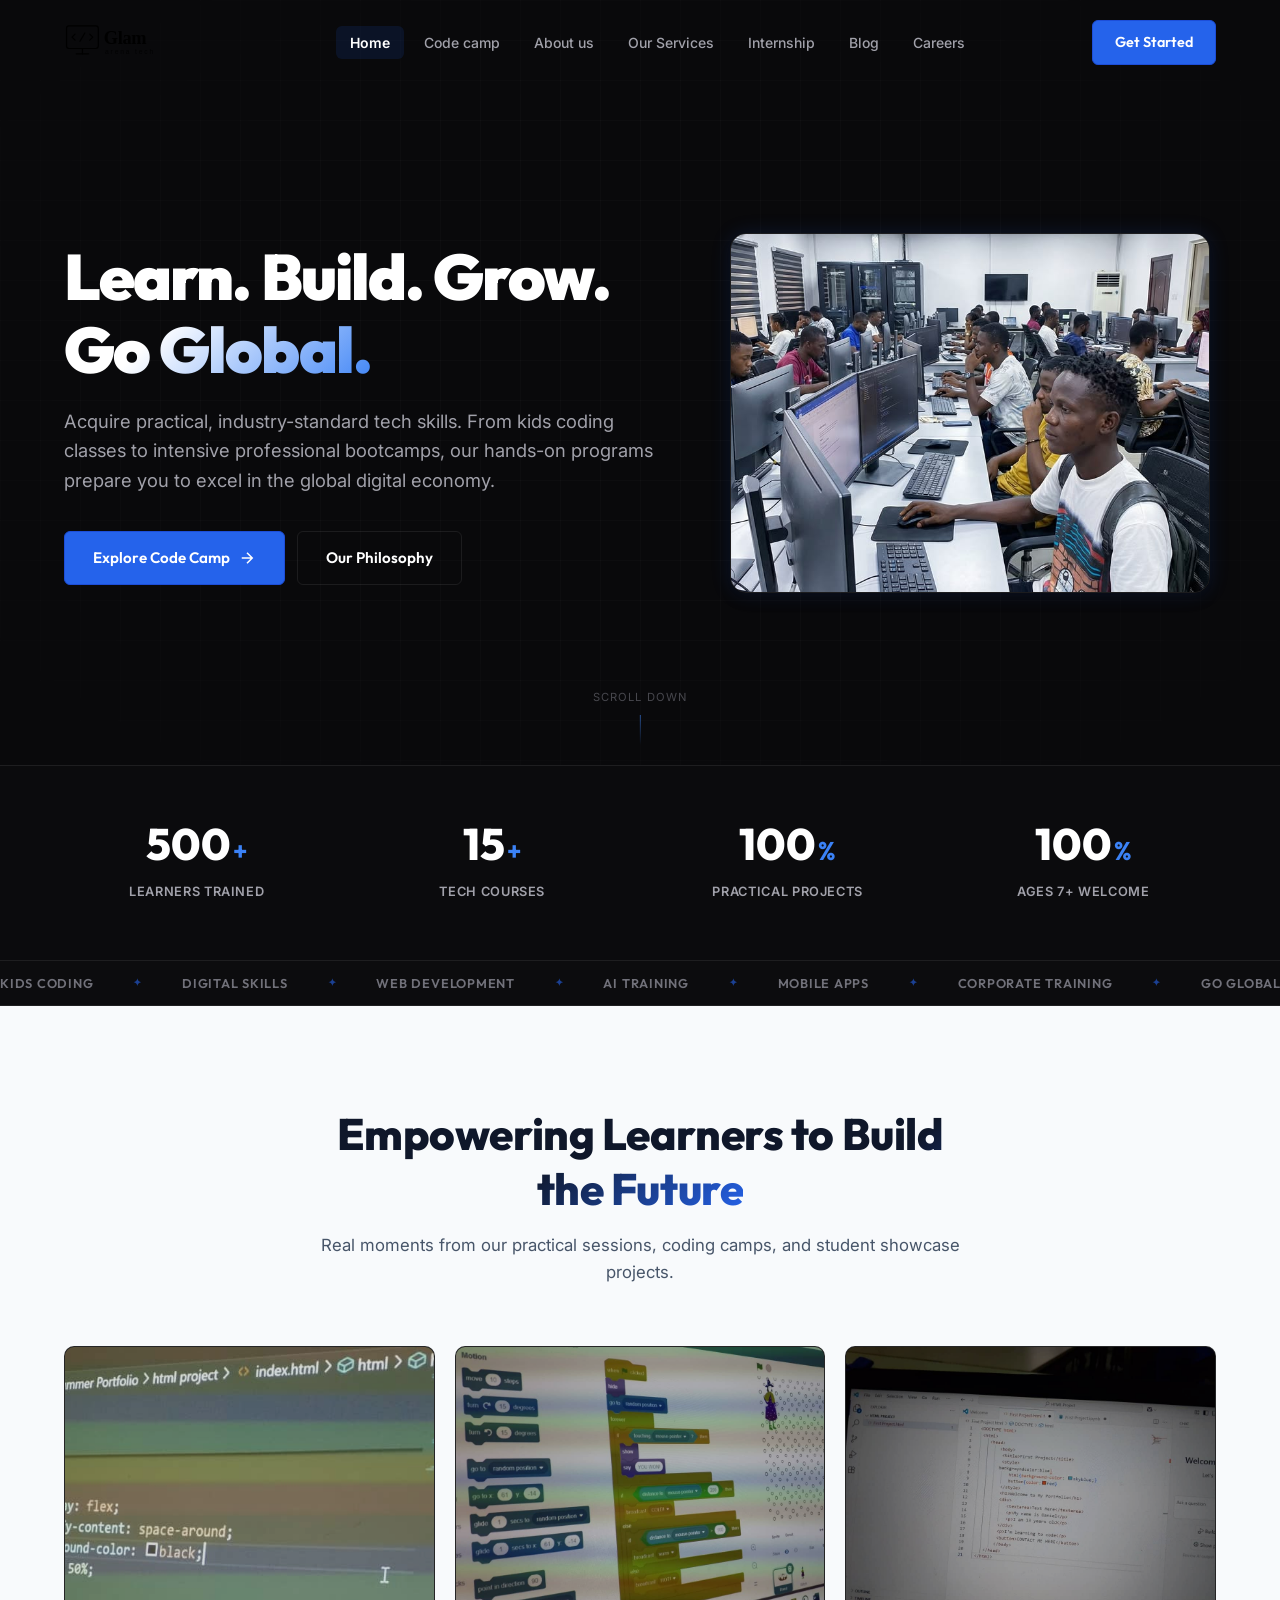
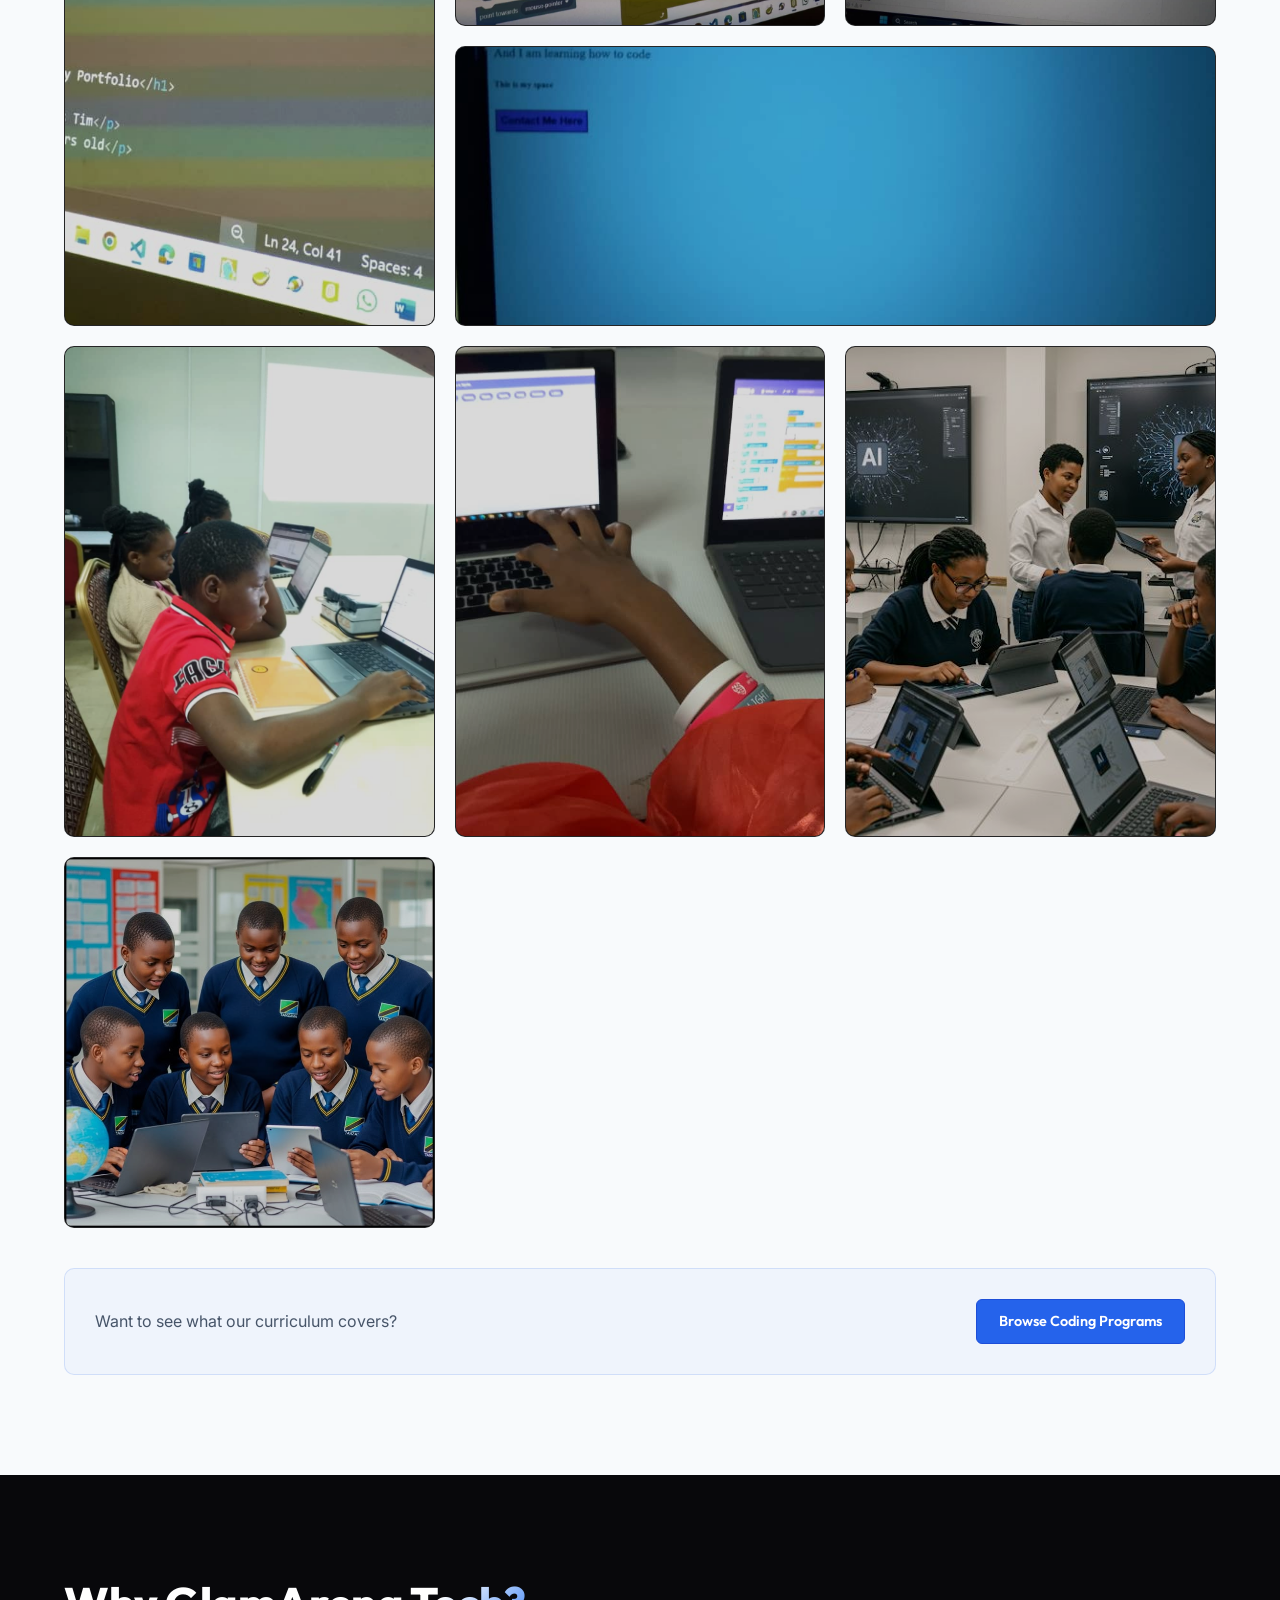
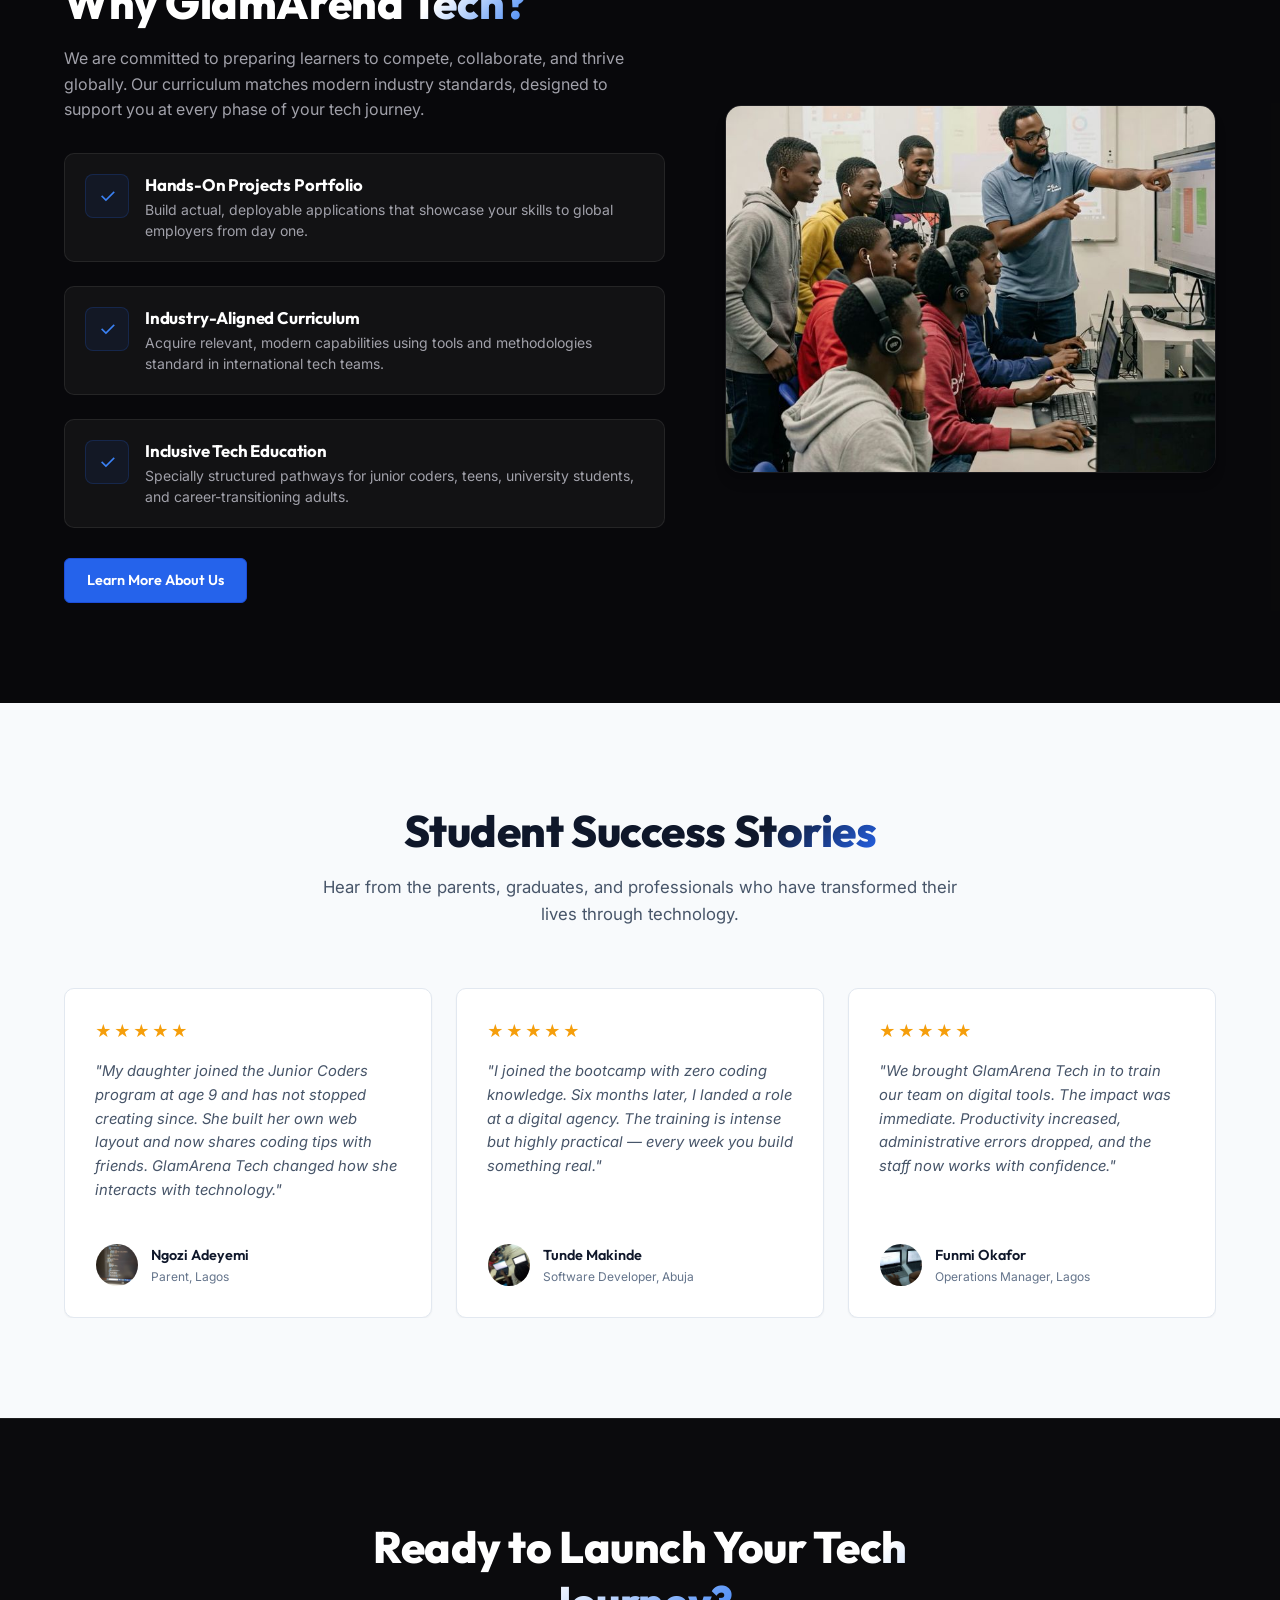
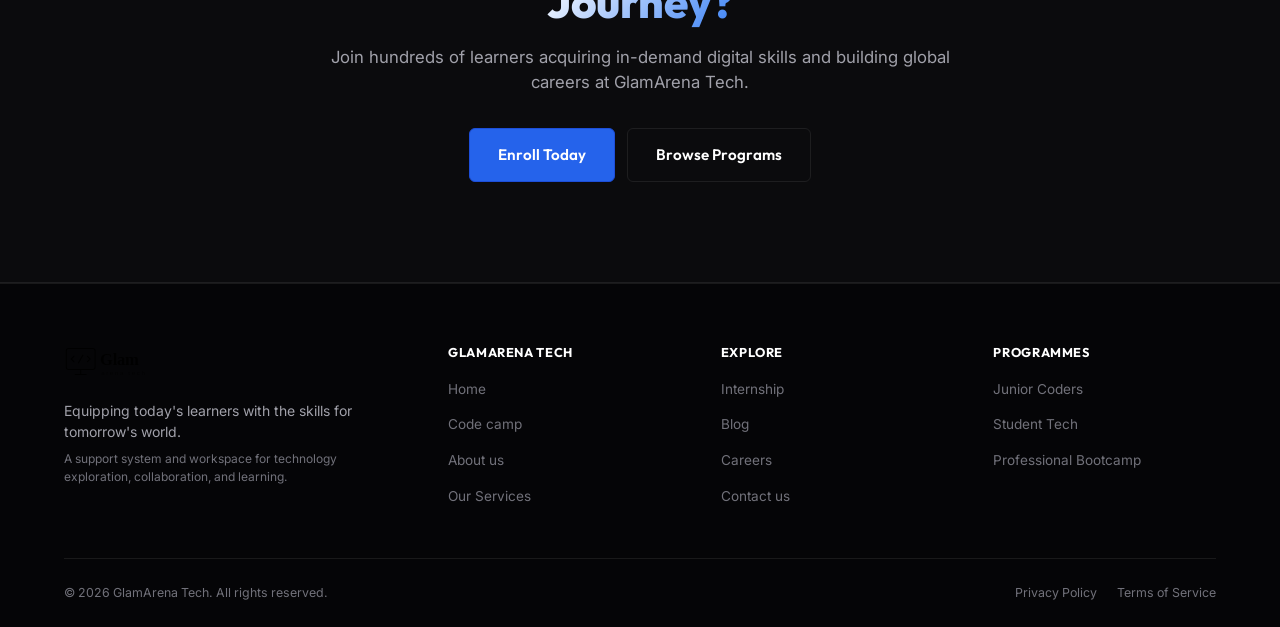
==== commit 9fa8b550: "feat: update site logo to new SVG version across all pages" ====
--- a/index.html
+++ b/index.html
@@ -13,7 +13,7 @@
   <nav id="navbar" class="navbar">
     <div class="nav-container">
       <a href="index.html" class="nav-logo">
-        <img src="assets/logo-combined.png" alt="GlamArena Tech Logo" class="logo-img" />
+        <img src="assets/logo-new.svg" alt="GlamArena Tech Logo" class="logo-img" />
       </a>
       <ul class="nav-links" id="navLinks">
         <li><a href="index.html" class="nav-link active">Home</a></li>
@@ -307,7 +307,7 @@
       <div class="footer-grid">
         <div class="footer-brand">
           <a href="index.html" class="nav-logo">
-            <img src="assets/logo-combined.png" alt="GlamArena Tech Logo" class="logo-img" />
+            <img src="assets/logo-new.svg" alt="GlamArena Tech Logo" class="logo-img" />
           </a>
           <p class="footer-tagline">Equipping today's learners with the skills for tomorrow's world.</p>
           <p class="footer-copy">A support system and workspace for technology exploration, collaboration, and learning.</p>
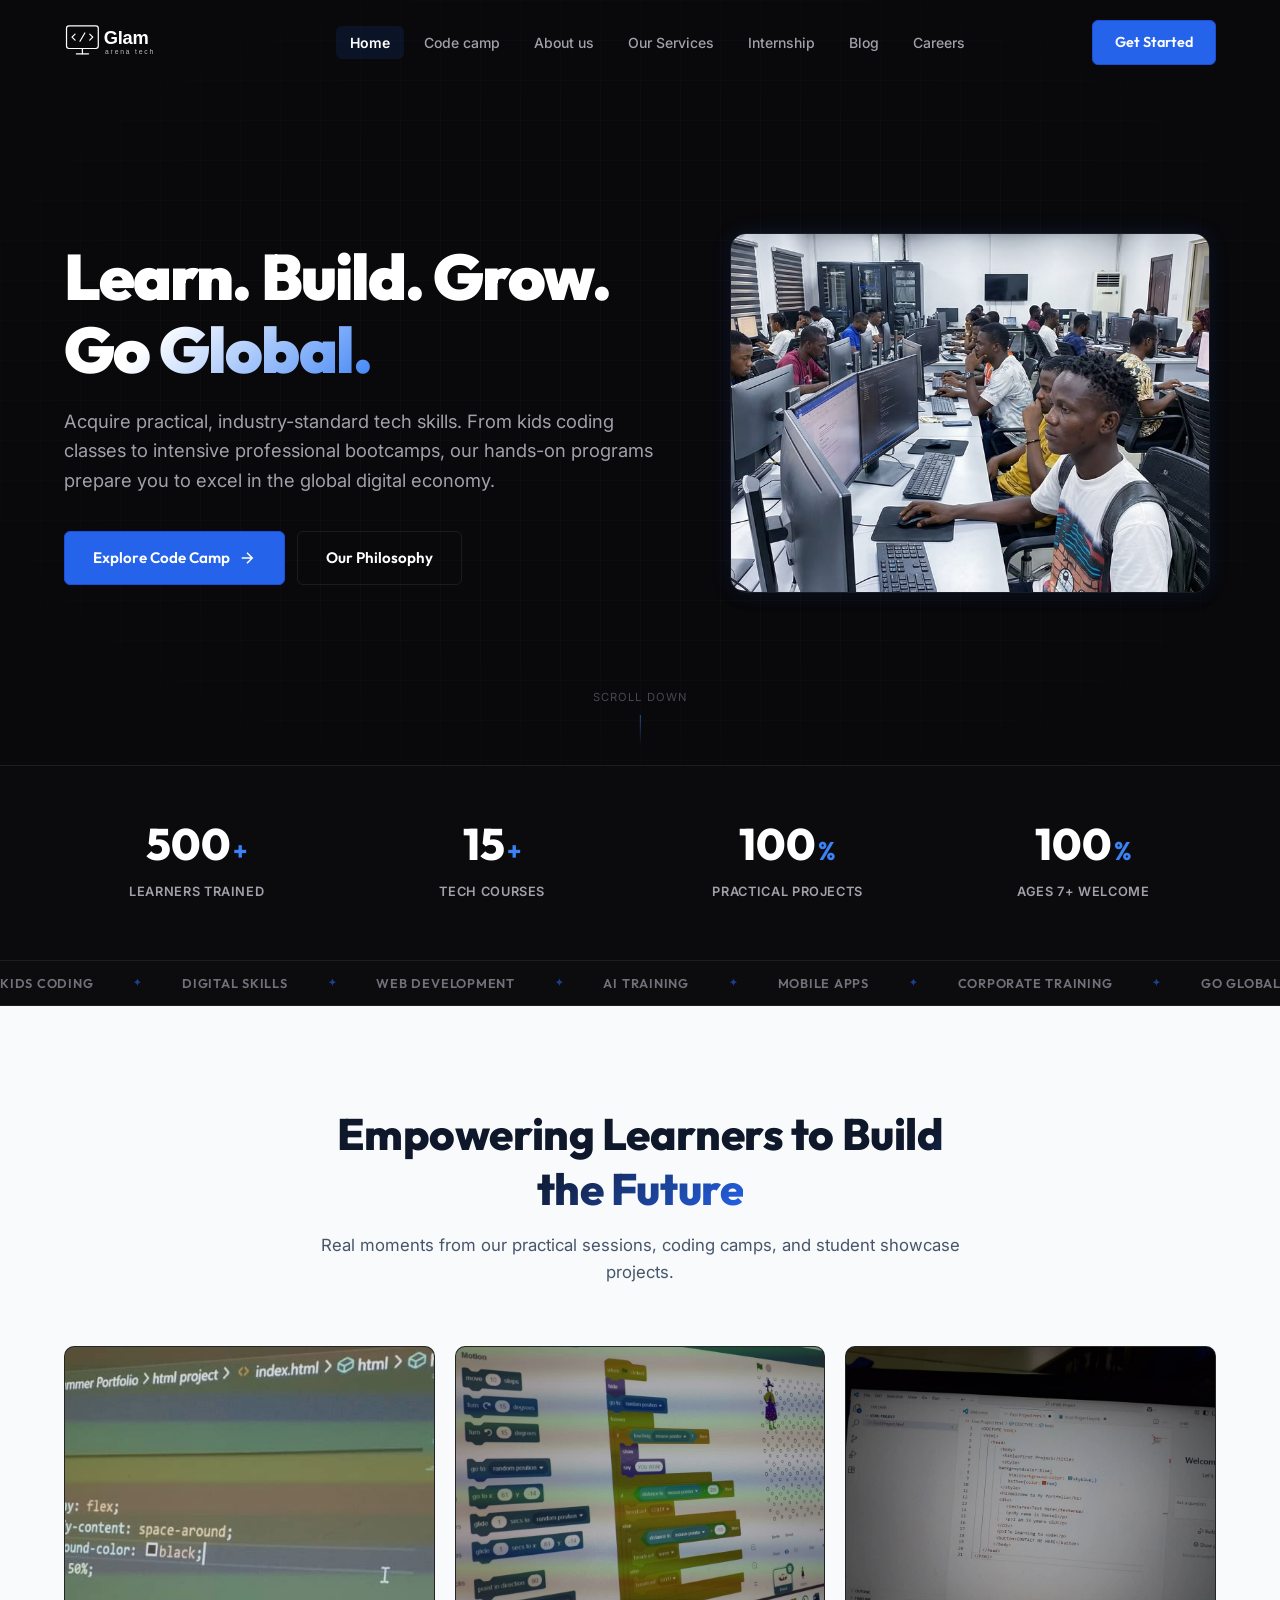
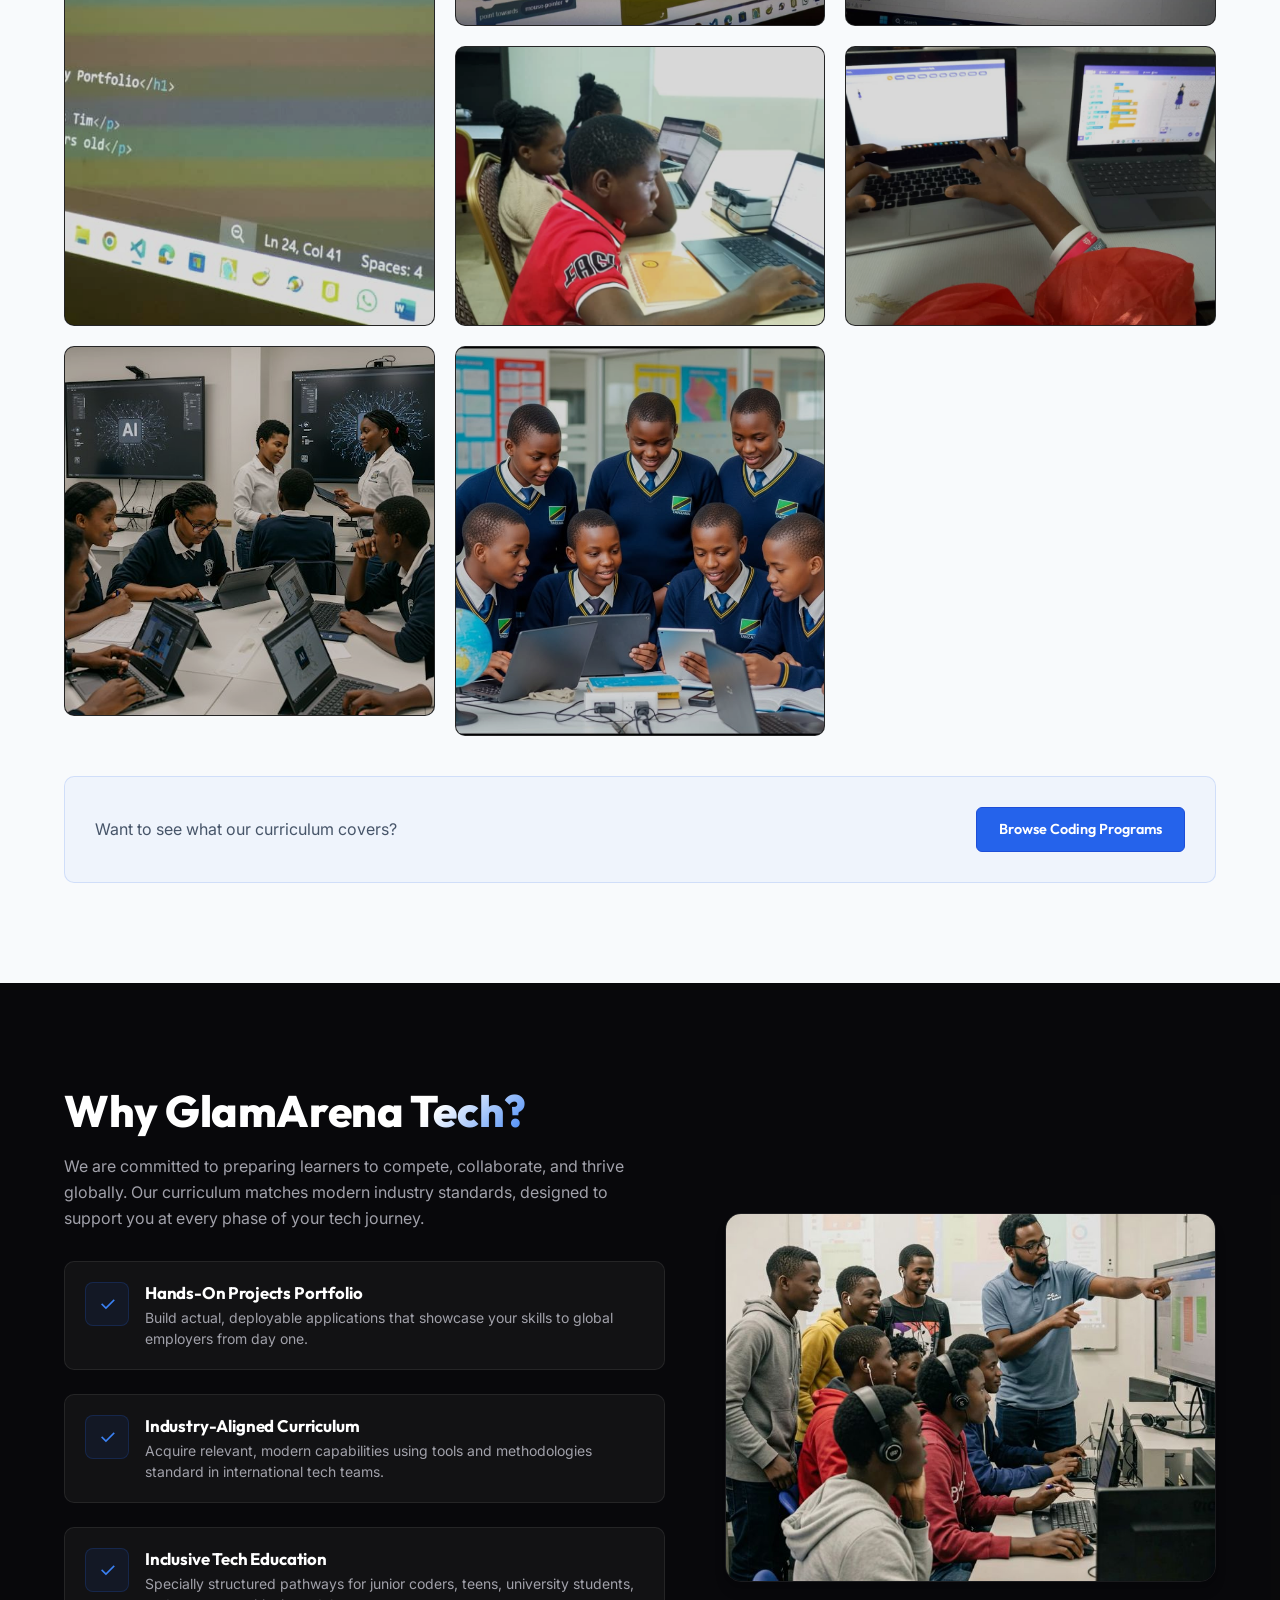
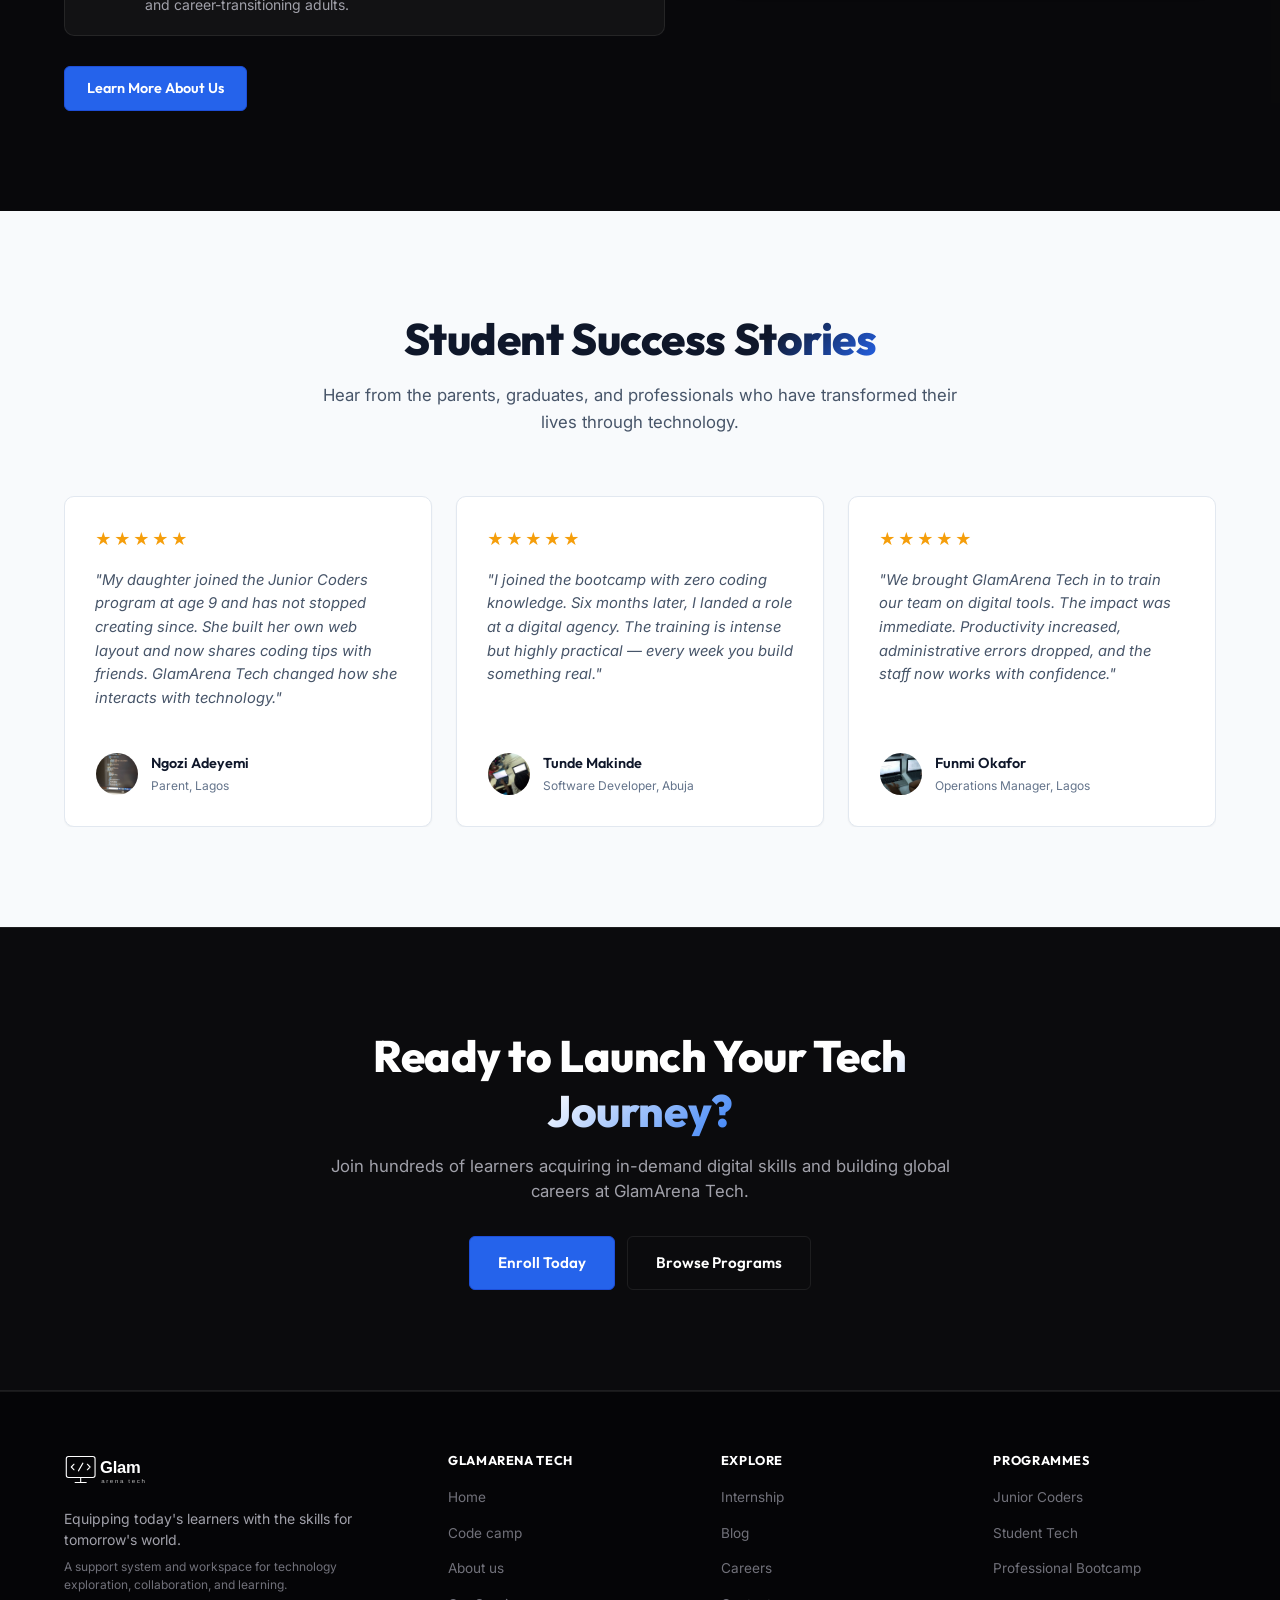
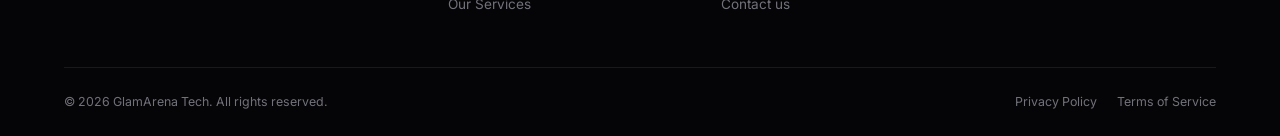
==== commit 02410efa: "refactor: remove student project showcase sections from code-camp and index pages" ====
--- a/index.html
+++ b/index.html
@@ -147,13 +147,7 @@
             <p>Every student writes real code from day one under active mentorship.</p>
           </div>
         </div>
-        <div class="gallery-item gallery-item-wide" data-label="HTML Project Outcome">
-          <img src="assets/html-project-result.jpeg" alt="Screenshot of student HTML project result" loading="lazy" />
-          <div class="gallery-overlay">
-            <span class="gallery-tag">Student Showcase</span>
-            <p>A real live website layout designed and coded by a GlamArena Tech student.</p>
-          </div>
-        </div>
+
         <div class="gallery-item" data-label="Group Learning">
           <img src="assets/photo-3.jpg" alt="Learners discussing programming concepts" loading="lazy" />
           <div class="gallery-overlay">
--- a/style.css
+++ b/style.css
@@ -380,20 +380,11 @@
   object-fit: contain;
   display: block;
   transition: var(--transition);
-  /* SVG logo inherits color; default to white for dark navbar */
-  color: #ffffff;
-  filter: none;
 }
 
 .logo-img:hover {
   transform: scale(1.02);
-  opacity: 0.9;
-}
-
-/* Make logo dark in white/light footer context */
-.footer .logo-img {
-  color: #09090b;
-  filter: brightness(0);
+  opacity: 0.85;
 }
 
 .nav-links {
